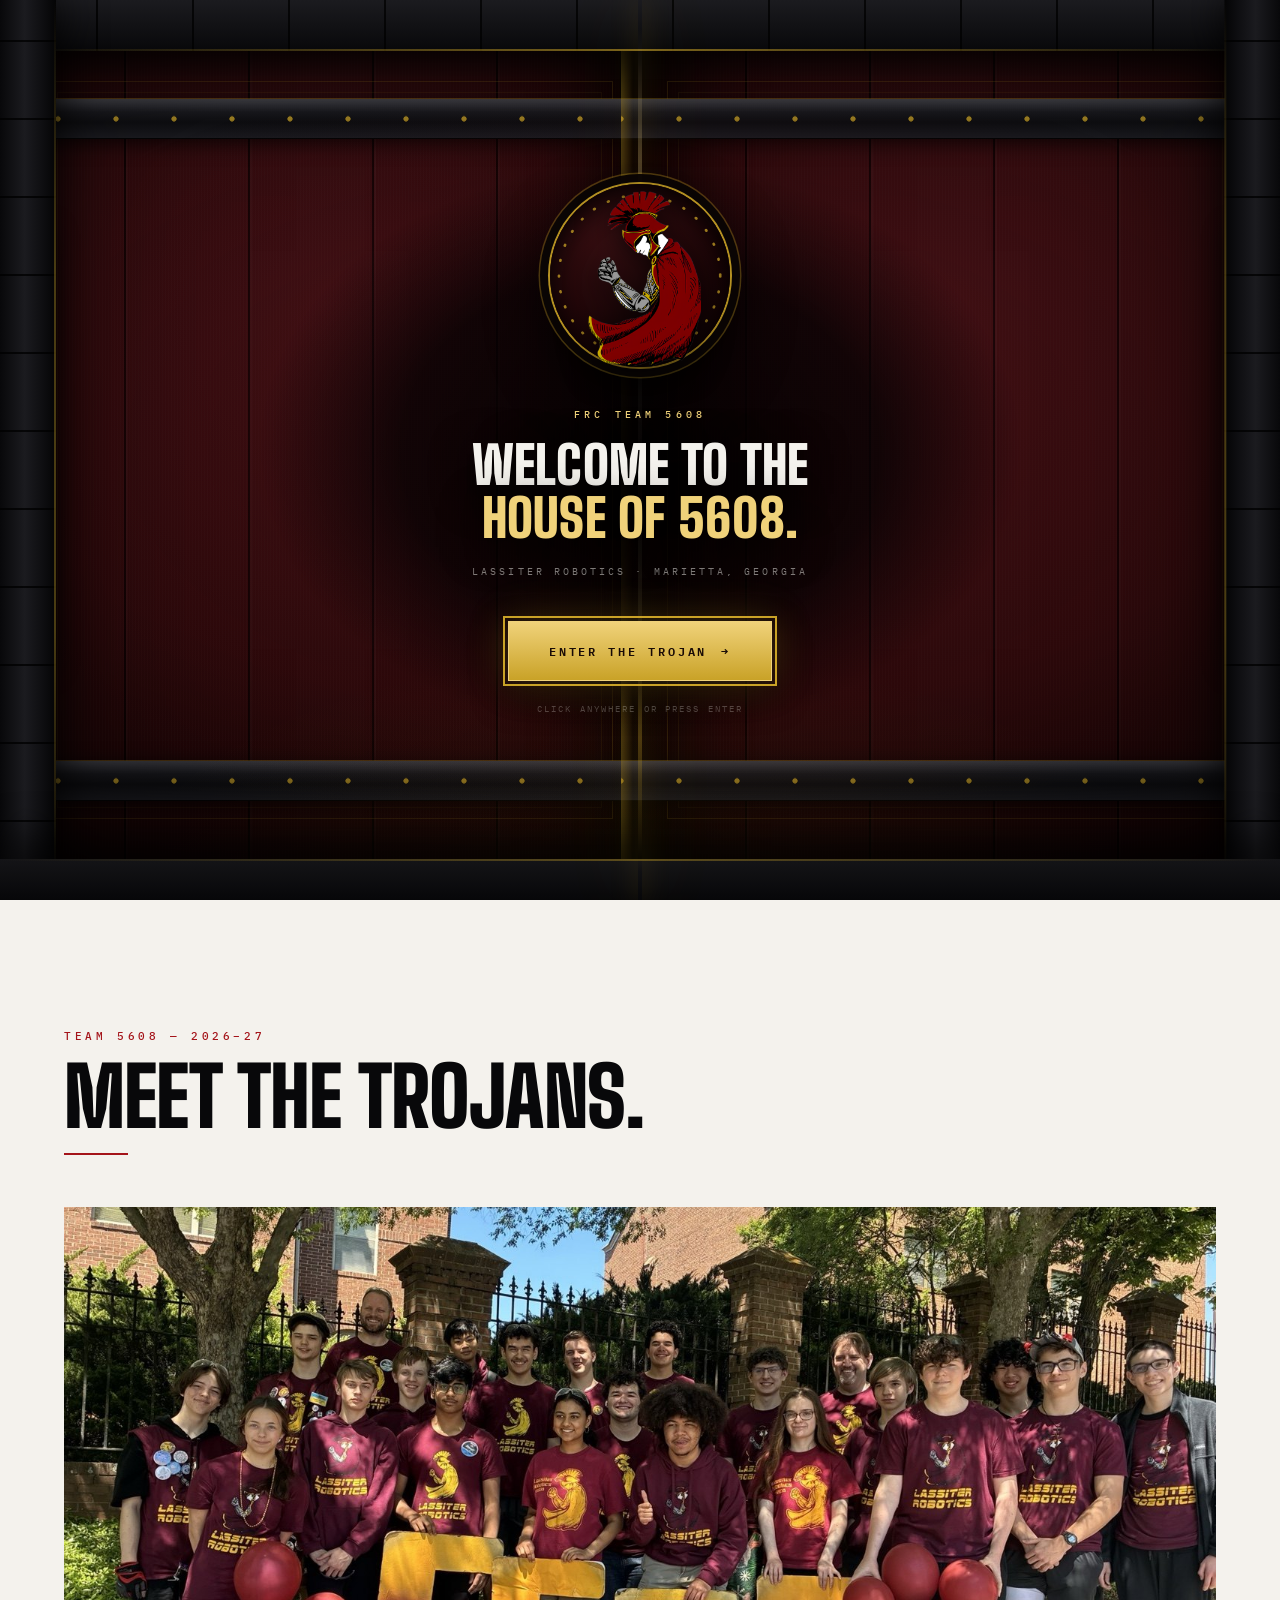
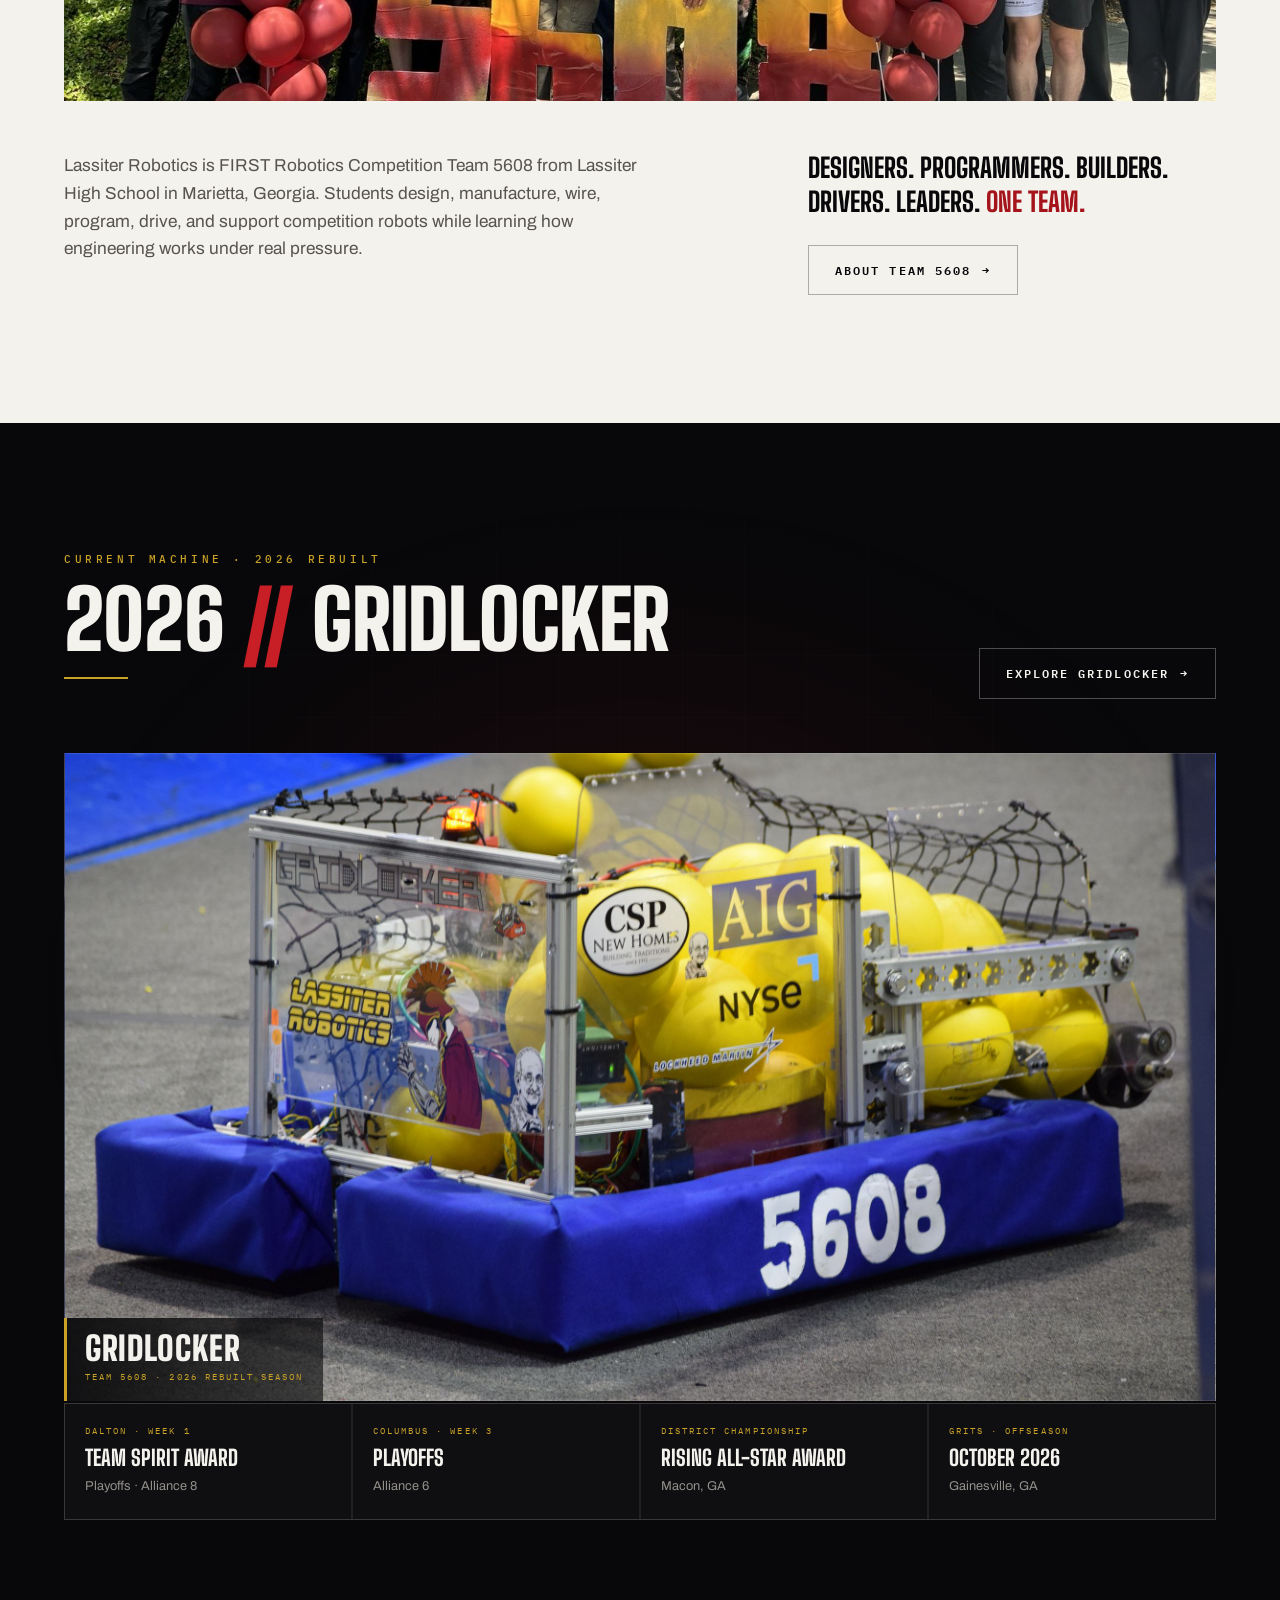
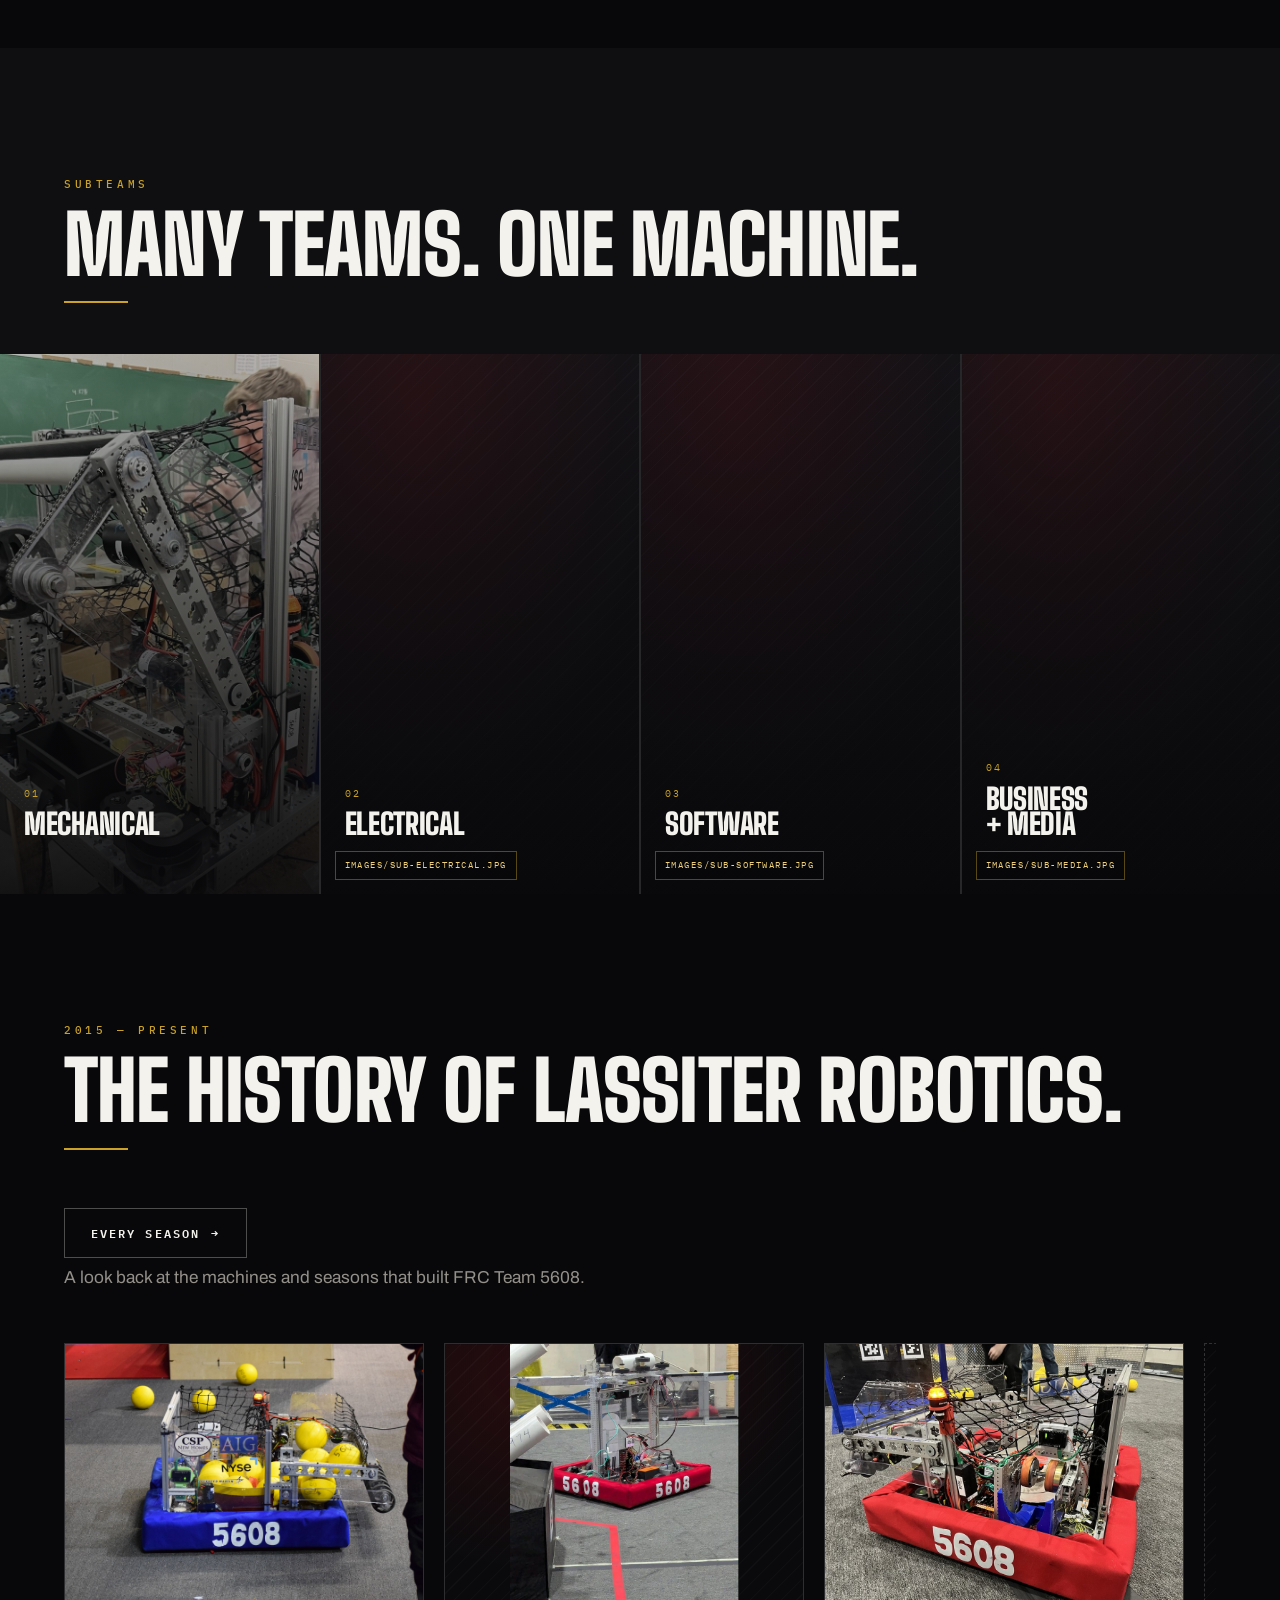
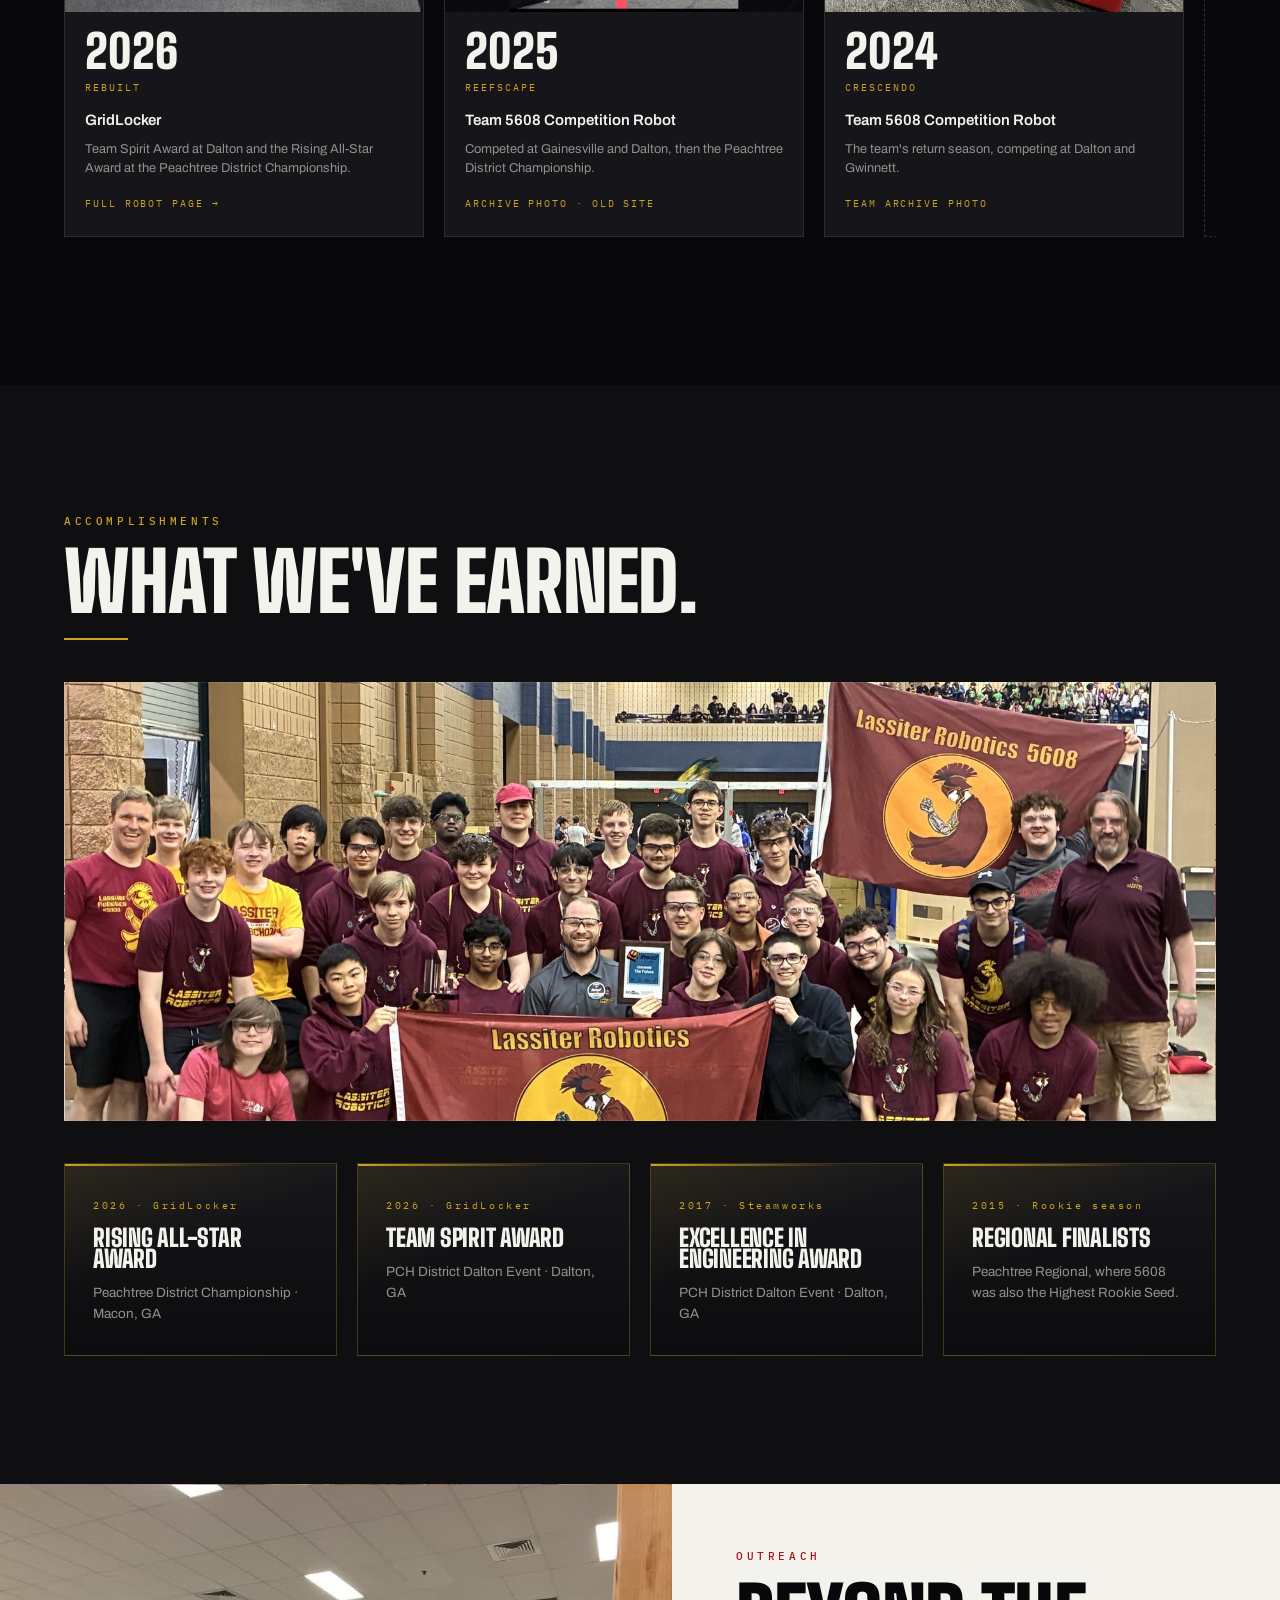
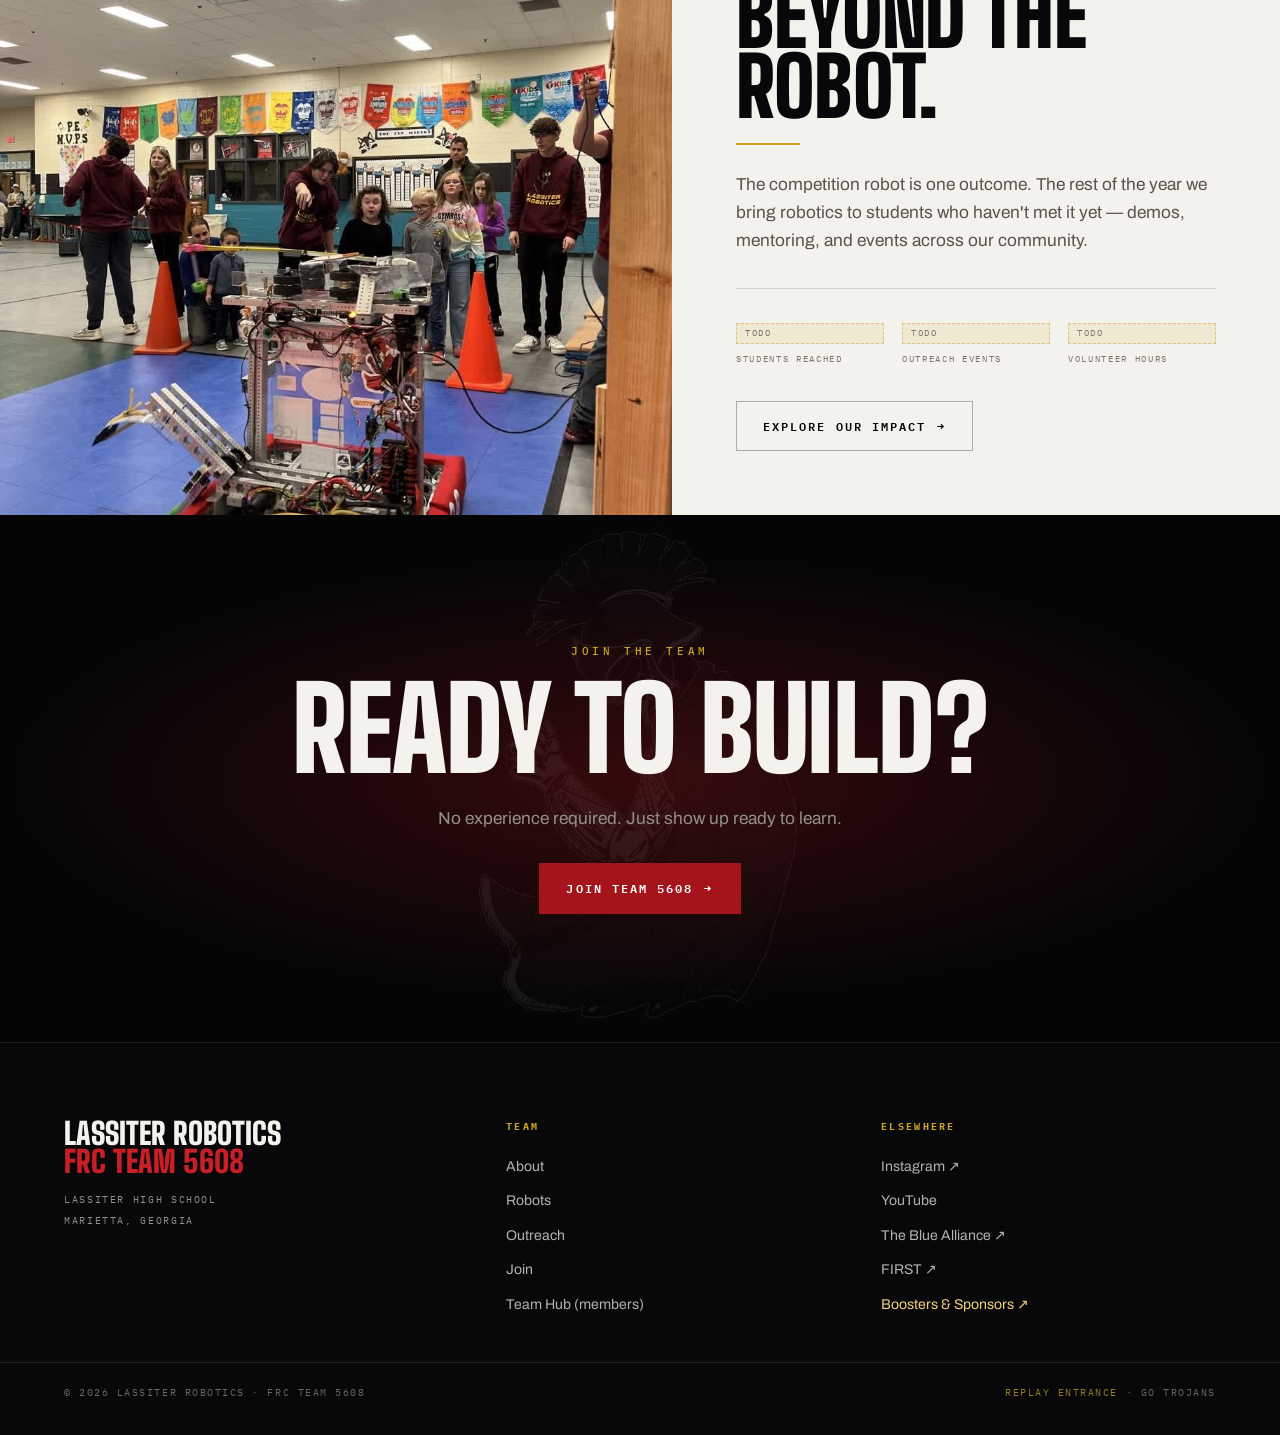
==== index.html @ 8c4f0fe4 "GridLocker 2026, robots page, verified awards, Team Hub - Homepage robot section shows GridLocker wi" ====
<!DOCTYPE html>
<html lang="en">
<head>
<meta charset="utf-8">
<meta name="viewport" content="width=device-width, initial-scale=1">
<title>Lassiter Robotics — FRC Team 5608</title>
<meta name="description" content="FIRST Robotics Competition Team 5608. Lassiter High School, Marietta, Georgia.">
<link rel="preconnect" href="https://fonts.googleapis.com">
<link rel="preconnect" href="https://fonts.gstatic.com" crossorigin>
<link href="https://fonts.googleapis.com/css2?family=Archivo:wght@400;500;600;700&family=Big+Shoulders+Display:wght@600;700;800;900&family=IBM+Plex+Mono:wght@400;500;600&display=swap" rel="stylesheet">

<!--
==========================================================================
  ASSETS — every image lives in /images/ (2026 season photos in /images/2026/).
  Every slot below is a <div class="slot" style="--img:url('...')">.
  A slot with a data-slot="..." attribute shows a yellow placeholder label;
  add that file, then DELETE the data-slot attribute.

  Still missing:
    images/sub-electrical.jpg      subteam panel
    images/sub-software.jpg        subteam panel
    images/sub-media.jpg           subteam panel
    images/2026/gridlocker-cad.png GridLocker CAD render (optional, for robots.html)

  TODO markers (search "TODO") mark every fact I did not have. Do not ship
  with them filled in wrong — leave them until you have the real number.
==========================================================================
-->

<link rel="stylesheet" href="site.css">
</head>
<body class="locked">

<!-- ================================================================
     THE GATE
     ================================================================ -->
<div id="gate" role="dialog" aria-label="Site entrance">
  <div class="door l">
    <div class="panel"></div>
    <div class="band b1"></div><div class="band b2"></div>
    <div class="ram"></div>
  </div>

  <div class="door r">
    <div class="panel"></div>
    <div class="band b1"></div><div class="band b2"></div>
    <div class="ram"></div>
  </div>

  <div class="spill"></div>
  <div class="seam"></div>
  <div class="haze"></div>
  <div class="motes" id="motes"></div>

  <div class="arch">
    <div class="lintel"></div>
    <div class="pier l"></div>
    <div class="pier r"></div>
    <div class="floor"></div>
  </div>

  <div class="gate-ui">
    <!-- TEAM MARK — the real Trojan logo, set into a forged medallion -->
    <div class="emblem">
      <svg class="ring" viewBox="0 0 100 100" aria-hidden="true">
        <circle cx="50" cy="50" r="45" fill="none" stroke="#C9A227" stroke-width="1.5"
                stroke-opacity=".75" stroke-linecap="round" stroke-dasharray="0.4 8.4"/>
      </svg>
      <img src="images/trojan-logo.png" alt="Lassiter Trojan">
    </div>

    <div class="gate-copy">
      <span class="kicker">FRC Team 5608</span>
      <div class="gate-title">Welcome to the <em>House of 5608.</em></div>
      <div class="gate-sub">Lassiter Robotics · Marietta, Georgia</div>
      <div><button id="gateBtn">Enter the Trojan <span class="ar">→</span></button></div>
      <div class="gate-hint">Click anywhere or press enter</div>
    </div>
  </div>
</div>

<!-- ================================================================
     NAV
     ================================================================ -->
<header class="nav" id="nav">
  <div class="nav-in">
    <a class="mark" href="#top"><b>5608</b><span>Lassiter Robotics</span></a>
    <nav class="nav-links">
      <a href="#top">Home</a>
      <a href="#about">About</a>
      <a href="robots.html">Robots</a>
      <a href="#outreach">Outreach</a>
      <a href="join-team-5608.html">Join</a>
      <a href="https://5608boosters.org/" target="_blank" rel="noopener">Boosters ↗</a>
      <a class="hub-link" href="team-hub.html"><svg viewBox="0 0 16 16" aria-hidden="true"><rect x="3" y="7" width="10" height="7" rx="1"/><path d="M5.5 7V5a2.5 2.5 0 0 1 5 0v2"/></svg>Team Hub</a>
    </nav>
    <button class="burger" id="burger" aria-label="Menu" aria-expanded="false"><i></i><i></i><i></i></button>
  </div>
</header>

<div class="mobile" id="mobile">
  <a href="#top">Home <span>01</span></a>
  <a href="#about">About <span>02</span></a>
  <a href="robots.html">Robots <span>03</span></a>
  <a href="#outreach">Outreach <span>04</span></a>
  <a href="join-team-5608.html">Join <span>05</span></a>
  <a href="https://5608boosters.org/" target="_blank" rel="noopener">Boosters <span>↗</span></a>
  <a href="team-hub.html">Team Hub <span>Members</span></a>
</div>

<!-- ================================================================
     HERO
     ================================================================ -->
<section class="hero" id="top">
  <!-- HERO IMAGE: add images/hero-robot.jpg, then delete data-slot below -->
  <div class="hero-media slot" id="heroMedia" style="--img:url('images/hero.jpg');background-position:center 54%"></div>
  <div class="hero-in">
    <div class="num">5608</div>
    <h1>Lassiter Robotics</h1>
    <div class="tag">Built by Trojans.</div>
    <div class="meta">FRC Team 5608 · Peachtree District · Marietta, GA · Est. 2015</div>
    <div class="hero-cta">
      <a class="btn btn-gold" href="#about">Meet the Trojans <span class="ar">→</span></a>
      <a class="btn btn-ghost" href="#robots">Explore our robots <span class="ar">→</span></a>
    </div>
  </div>
  <div class="scrollcue"><span>Scroll</span><i></i></div>
</section>

<!-- ================================================================
     MEET THE TROJANS
     ================================================================ -->
<section class="sec-light" id="about">
  <div class="wrap">
    <div class="rv">
      <div class="kicker">Team 5608 — 2026–27</div>
      <h2 class="h-lg" style="margin-top:16px">Meet the Trojans.</h2>
      <div class="rule"></div>
    </div>

    <!-- TEAM PHOTO: add images/team-2026.jpg, then delete data-slot below -->
    <div class="trojans-photo rv" style="--d:.08s">
      <div class="slot" style="--img:url('images/team-photo.jpg');background-position:center 43%"></div>
    </div>

    <div class="trojans-grid">
      <div class="rv" style="--d:.05s">
        <p class="lede">Lassiter Robotics is FIRST Robotics Competition Team 5608 from Lassiter High School in Marietta, Georgia. Students design, manufacture, wire, program, drive, and support competition robots while learning how engineering works under real pressure.</p>
      </div>
      <div class="rv" style="--d:.14s">
        <div class="roles">Designers. Programmers. Builders. Drivers. Leaders. <em>One team.</em></div>
        <div style="margin-top:26px">
          <!-- LINK: point at /about when the About page exists -->
          <a class="btn btn-dark" href="#about">About Team 5608 <span class="ar">→</span></a>
        </div>
      </div>
    </div>
  </div>
</section>

<!-- ================================================================
     CURRENT MACHINE
     ================================================================ -->
<section class="machine" id="robots">
  <div class="wrap">
    <div class="head-row rv">
      <div>
        <div class="kicker">Current Machine · 2026 REBUILT</div>
        <h2 class="h-lg" style="margin-top:16px">2026 <span style="color:var(--crimson-lt)">//</span> GridLocker</h2>
        <div class="rule"></div>
      </div>
      <div style="padding-bottom:6px">
        <a class="btn btn-ghost" href="robots.html">Explore GridLocker <span class="ar">→</span></a>
      </div>
    </div>

    <div class="machine-stage rv" style="--d:.08s">
      <div class="slot photo-slot" style="--img:url('images/2026/gridlocker-hero.jpg');background-position:center 60%"></div>
      <div class="stage-tag"><b>GridLocker</b><span>Team 5608 · 2026 REBUILT season</span></div>
    </div>

    <!-- 2026 results — source: thebluealliance.com/team/5608/2026 -->
    <div class="season-strip rv" style="--d:.14s">
      <div><span class="ev">Dalton · Week 1</span><b>Team Spirit Award</b><span class="res">Playoffs · Alliance 8</span></div>
      <div><span class="ev">Columbus · Week 3</span><b>Playoffs</b><span class="res">Alliance 6</span></div>
      <div><span class="ev">District Championship</span><b>Rising All-Star Award</b><span class="res">Macon, GA</span></div>
      <div><span class="ev">GRITS · Offseason</span><b>October 2026</b><span class="res">Gainesville, GA</span></div>
    </div>
  </div>
</section>

<!-- ================================================================
     SUBTEAMS
     ================================================================ -->
<section class="sec-char">
  <div class="wrap" style="padding-bottom:0">
    <div class="rv">
      <div class="kicker">Subteams</div>
      <h2 class="h-lg" style="margin-top:16px">Many teams. One machine.</h2>
      <div class="rule"></div>
    </div>
  </div>
  <div class="subs">
    <!-- SUBTEAM PHOTOS: images/sub-*.jpg -->
    <a class="sub rv" href="join-team-5608.html" style="--d:0s">
      <div class="slot" style="--img:url('images/sub-mechanical.jpg');background-position:center 46%"></div>
      <div class="sub-body">
        <span class="n">01</span>
        <h3>Mechanical</h3>
        <div class="bar"></div>
        <p>CAD, manufacturing, fabrication, and assembly — turning a design into a part that survives a match.</p>
      </div>
    </a>
    <a class="sub rv" href="join-team-5608.html" style="--d:.07s">
      <div class="slot" data-slot="images/sub-electrical.jpg" style="--img:url('images/sub-electrical.jpg')"></div>
      <div class="sub-body">
        <span class="n">02</span>
        <h3>Electrical</h3>
        <div class="bar"></div>
        <p>Wiring, sensors, controls, and power — the nervous system that keeps the robot alive on the field.</p>
      </div>
    </a>
    <a class="sub rv" href="join-team-5608.html" style="--d:.14s">
      <div class="slot" data-slot="images/sub-software.jpg" style="--img:url('images/sub-software.jpg')"></div>
      <div class="sub-body">
        <span class="n">03</span>
        <h3>Software</h3>
        <div class="bar"></div>
        <p>Java and WPILib, autonomous routines, vision, and robot controls — where code meets a moving machine.</p>
      </div>
    </a>
    <a class="sub rv" href="join-team-5608.html" style="--d:.21s">
      <div class="slot" data-slot="images/sub-media.jpg" style="--img:url('images/sub-media.jpg')"></div>
      <div class="sub-body">
        <span class="n">04</span>
        <h3>Business<br>+ Media</h3>
        <div class="bar"></div>
        <p>Brand, outreach, Impact, media, and communications — how the team tells its story and grows.</p>
      </div>
    </a>
  </div>
</section>

<!-- ================================================================
     LASSITER ROBOTICS HISTORY
     ================================================================ -->
<section class="sec-dark" id="history">
  <div class="wrap">
    <div class="head-row rv">
      <div>
        <div class="kicker">2015 — Present</div>
        <h2 class="h-lg" style="margin-top:16px">The history of Lassiter Robotics.</h2>
        <div class="rule"></div>
      </div>
      <div style="padding-bottom:6px">
        <a class="btn btn-ghost" href="robots.html#archive">Every season <span class="ar">→</span></a>
      </div>
    </div>
    <p class="lede rv" style="--d:.06s">A look back at the machines and seasons that built FRC Team 5608.</p>

    <!-- Events and awards verified against thebluealliance.com/team/5608/history -->
    <div class="legacy-rail rv" style="--d:.1s">
      <a class="gen y2026" href="robots.html">
        <div class="slot" style="--img:url('images/2026/gridlocker-front.jpg')"></div>
        <div class="gen-body">
          <div class="gen-yr">2026</div>
          <div class="gen-game">REBUILT</div>
          <div class="gen-name">GridLocker</div>
          <div class="gen-note">Team Spirit Award at Dalton and the Rising All-Star Award at the Peachtree District Championship.</div>
          <div class="gen-link">Full robot page →</div>
        </div>
      </a>

      <article class="gen y2025">
        <div class="slot" style="--img:url('images/history-2025.jpg')"></div>
        <div class="gen-body">
          <div class="gen-yr">2025</div>
          <div class="gen-game">Reefscape</div>
          <div class="gen-name">Team 5608 Competition Robot</div>
          <div class="gen-note">Competed at Gainesville and Dalton, then the Peachtree District Championship.</div>
          <div class="gen-link">Archive photo · old site</div>
        </div>
      </article>

      <article class="gen y2024">
        <div class="slot" style="--img:url('images/history-2024.jpg')"></div>
        <div class="gen-body">
          <div class="gen-yr">2024</div>
          <div class="gen-game">Crescendo</div>
          <div class="gen-name">Team 5608 Competition Robot</div>
          <div class="gen-note">The team's return season, competing at Dalton and Gwinnett.</div>
          <div class="gen-link">Team archive photo</div>
        </div>
      </article>

      <div class="gap-card">
        <b>2021<br>2022<br>2023</b>
        <span>Did not compete</span>
      </div>

      <article class="gen y2020">
        <div class="slot" style="--img:url('images/history-2020.jpg')"></div>
        <div class="gen-body">
          <div class="gen-yr">2020</div>
          <div class="gen-game">Infinite Recharge</div>
          <div class="gen-name">Build-Season Archive</div>
          <div class="gen-note">Build-stage photo preserved from the team's 2020 robot progress log.</div>
          <div class="gen-link">Archive photo · old site</div>
        </div>
      </article>

      <article class="gen y2019">
        <div class="slot" style="--img:url('images/history-2019.jpg')"></div>
        <div class="gen-body">
          <div class="gen-yr">2019</div>
          <div class="gen-game">Destination: Deep Space</div>
          <div class="gen-name">Team 5608 Competition Robot</div>
          <div class="gen-note">Final build-season archive before the team's Gainesville and Dalton events.</div>
          <div class="gen-link">Archive photo · old site</div>
        </div>
      </article>

      <article class="gen y2018">
        <div class="slot" style="--img:url('images/history-2018.jpg')"></div>
        <div class="gen-body">
          <div class="gen-yr">2018</div>
          <div class="gen-game">FIRST Power Up</div>
          <div class="gen-name">Team 5608 Competition Robot</div>
          <div class="gen-note">Power Up archive. The previous site notes the season ended after the Dalton qualifier.</div>
          <div class="gen-link">Archive photo · old site</div>
        </div>
      </article>

      <article class="gen y2017">
        <div class="slot" style="--img:url('images/history-2017.jpg')"></div>
        <div class="gen-body">
          <div class="gen-yr">2017</div>
          <div class="gen-game">FIRST Steamworks</div>
          <div class="gen-name">Team 5608 Competition Robot</div>
          <div class="gen-note">Excellence in Engineering Award at Dalton, then on to the Peachtree State Championship.</div>
          <div class="gen-link">Archive photo · old site</div>
        </div>
      </article>

      <div class="gap-card archive-gap" style="border-color:rgba(201,162,39,.3)">
        <b>2016</b>
        <span>Competed at Dalton, Kennesaw &amp; the State Championship</span>
        <span class="gap-sub">No robot photo in the archive yet</span>
      </div>

      <article class="gen y2015">
        <div class="slot" style="--img:url('images/history-2015.jpg')"></div>
        <div class="gen-body">
          <div class="gen-yr">2015</div>
          <div class="gen-game">Recycle Rush</div>
          <div class="gen-name">Rookie Season</div>
          <div class="gen-note">5608's rookie year: Regional Finalists and Highest Rookie Seed at the Peachtree Regional.</div>
          <div class="gen-link">Archive photo · old site</div>
        </div>
      </article>
    </div>
  </div>
</section>

<!-- ================================================================
     AWARDS
     ================================================================ -->
<section class="sec-char">
  <div class="wrap">
    <div class="rv">
      <div class="kicker">Accomplishments</div>
      <h2 class="h-lg" style="margin-top:16px">What we've earned.</h2>
      <div class="rule"></div>
    </div>
    <div class="awards-photo slot rv" style="--d:.05s;--img:url('images/awards-team.jpg');background-position:center 46%"></div>
    <!-- Every award listed by The Blue Alliance (thebluealliance.com/team/5608/history). -->
    <div class="awards">
      <div class="plaque rv" style="--d:0s">
        <div class="yr">2026 · GridLocker</div>
        <h3>Rising All-Star Award</h3>
        <p>Peachtree District Championship · Macon, GA</p>
      </div>
      <div class="plaque rv" style="--d:.08s">
        <div class="yr">2026 · GridLocker</div>
        <h3>Team Spirit Award</h3>
        <p>PCH District Dalton Event · Dalton, GA</p>
      </div>
      <div class="plaque rv" style="--d:.16s">
        <div class="yr">2017 · Steamworks</div>
        <h3>Excellence in Engineering Award</h3>
        <p>PCH District Dalton Event · Dalton, GA</p>
      </div>
      <div class="plaque rv" style="--d:.24s">
        <div class="yr">2015 · Rookie season</div>
        <h3>Regional Finalists</h3>
        <p>Peachtree Regional, where 5608 was also the Highest Rookie Seed.</p>
      </div>
    </div>
  </div>
</section>

<!-- ================================================================
     OUTREACH
     ================================================================ -->
<section id="outreach">
  <div class="out-grid">
    <!-- OUTREACH PHOTO: images/outreach.jpg -->
    <div class="slot" style="--img:url('images/outreach.jpg');background-position:center 52%"></div>
    <div class="out-copy">
      <div class="rv">
        <div class="kicker">Outreach</div>
        <h2 class="h-lg" style="margin-top:16px">Beyond the robot.</h2>
        <div class="rule"></div>
        <p class="lede">The competition robot is one outcome. The rest of the year we bring robotics to students who haven't met it yet — demos, mentoring, and events across our community.</p>
        <!-- TODO: only publish these once you have real numbers. Delete the block otherwise. -->
        <div class="out-stats">
          <div><span class="todo">TODO</span><span>Students reached</span></div>
          <div><span class="todo">TODO</span><span>Outreach events</span></div>
          <div><span class="todo">TODO</span><span>Volunteer hours</span></div>
        </div>
        <div style="margin-top:34px">
          <a class="btn btn-dark" href="#outreach">Explore our impact <span class="ar">→</span></a>
        </div>
      </div>
    </div>
  </div>
</section>

<!-- ================================================================
     JOIN
     ================================================================ -->
<section class="join" id="join">
  <img class="ghost" src="images/trojan-ghost.png" alt="">
  <div class="wrap">
    <div class="rv">
      <div class="kicker">Join the team</div>
      <h2 class="h-xl">Ready to build?</h2>
      <p class="lede">No experience required. Just show up ready to learn.</p>
      <div class="hero-cta">
        <!-- LINK: student application URL -->
        <a class="btn btn-crimson" href="join-team-5608.html">Join Team 5608 <span class="ar">→</span></a>
      </div>
    </div>
  </div>
</section>

<!-- ================================================================
     FOOTER
     ================================================================ -->
<footer>
  <div class="foot">
    <div>
      <h4>Lassiter Robotics<br><span style="color:var(--crimson-lt)">FRC Team 5608</span></h4>
      <div class="addr">Lassiter High School<br>Marietta, Georgia</div>
    </div>
    <div class="col">
      <b>Team</b>
      <a href="#about">About</a>
      <a href="robots.html">Robots</a>
      <a href="#outreach">Outreach</a>
      <a href="join-team-5608.html">Join</a>
      <a href="team-hub.html">Team Hub (members)</a>
    </div>
    <div class="col">
      <b>Elsewhere</b>
      <!-- Instagram handle from The Blue Alliance team profile. LINK: real YouTube URL -->
      <a href="https://www.instagram.com/lassiterrobotics" target="_blank" rel="noopener">Instagram ↗</a>
      <a href="#">YouTube</a>
      <a href="https://www.thebluealliance.com/team/5608" target="_blank" rel="noopener">The Blue Alliance ↗</a>
      <a href="https://www.firstinspires.org/" target="_blank" rel="noopener">FIRST ↗</a>
      <a href="https://5608boosters.org/" target="_blank" rel="noopener" style="color:var(--gold-lt)">Boosters &amp; Sponsors ↗</a>
    </div>
  </div>
  <div class="foot-bar">
    <div>© 2026 Lassiter Robotics · FRC Team 5608</div>
    <!-- REVIEW ONLY — delete this link before launch -->
    <div><a href="#" onclick="replayGate();return false;" style="color:rgba(201,162,39,.75)">Replay entrance</a> · Go Trojans</div>
  </div>
</footer>

<script>
(function(){
  var reduce = window.matchMedia('(prefers-reduced-motion: reduce)').matches;

  /* ---------- gate ---------- */
  var gate = document.getElementById('gate');
  var btn  = document.getElementById('gateBtn');
  var done = false;

  function dismiss(){
    gate.style.display = 'none';
    document.body.classList.remove('locked');
    document.body.classList.remove('gate-active','site-revealed');
    done = true;
  }

  /* Force the gate to play, ignoring the session flag:
     add #replay or ?gate to the URL, or call replayGate() in the console. */
  var forced = /(\?|&)gate\b/.test(location.search) || location.hash === '#replay';

  /* DEVELOPMENT MODE: replay the entrance on every refresh while we tune it.
     Set devReplay to false before launch to restore once-per-session behavior. */
  var devReplay = true;
  var seen = false;
  if (!devReplay){
    try { seen = sessionStorage.getItem('gate5608') === '1'; } catch(e){}
  }
  if (forced) seen = false;

  window.replayGate = function(){
    try { sessionStorage.removeItem('gate5608'); } catch(e){}
    location.hash = '';
    location.reload();
  };

  if (reduce || seen){
    dismiss();
  } else {
    /* Keep the real homepage behind the doors and reveal it during travel. */
    document.body.classList.add('gate-active');

    /* dust motes */
    var motes = document.getElementById('motes'), frag = document.createDocumentFragment();
    for (var i=0;i<14;i++){
      var m = document.createElement('span');
      m.className = 'mote';
      m.style.left = (Math.random()*100).toFixed(2) + '%';
      m.style.bottom = '-4px';
      m.style.animationDuration = (16 + Math.random()*22).toFixed(1) + 's';
      m.style.animationDelay = (-Math.random()*30).toFixed(1) + 's';
      m.style.opacity = (0.25 + Math.random()*0.45).toFixed(2);
      frag.appendChild(m);
    }
    motes.appendChild(frag);

    var opening = false;
    function open(){
      if (opening) return;
      opening = true;

      /* 1. Activation: copy fades, emblem glows, seam flares, doors shudder. */
      gate.classList.add('arming');

      /* 2. Travel: end the arming animation cleanly before starting the door
         opening animation. Keeping both classes was causing the two door
         animations to compete/reset. */
      setTimeout(function(){
        gate.classList.remove('arming');
        /* Force the browser to commit the resting transform before .open. */
        void gate.offsetWidth;
        gate.classList.add('open');
        document.body.classList.add('site-revealed');
      }, 760);

      /* 3. Keep scrolling locked until the doors are essentially off-screen. */
      setTimeout(function(){
        document.body.classList.remove('locked');
      }, 760 + 2950);

      /* 4. Remove the overlay just after the 3.2s travel finishes. */
      setTimeout(function(){
        dismiss();
        try { sessionStorage.setItem('gate5608','1'); } catch(e){}
      }, 760 + 3250);
    }

    btn.addEventListener('click', open);
    gate.addEventListener('click', open);
    document.addEventListener('keydown', function(e){
      if (!opening && (e.key === 'Enter' || e.key === ' ' || e.key === 'Escape')){ e.preventDefault(); open(); }
    });
    btn.focus({preventScroll:true});
  }

  /* ---------- nav ---------- */
  var nav = document.getElementById('nav');
  var burger = document.getElementById('burger');

  function onScroll(){
    nav.classList.toggle('solid', window.scrollY > 40);
  }
  window.addEventListener('scroll', onScroll, {passive:true});
  onScroll();

  burger.addEventListener('click', function(){
    var open = document.body.classList.toggle('menu-open');
    burger.setAttribute('aria-expanded', open ? 'true' : 'false');
    document.body.style.overflow = open ? 'hidden' : '';
  });
  document.querySelectorAll('#mobile a').forEach(function(a){
    a.addEventListener('click', function(){
      document.body.classList.remove('menu-open');
      burger.setAttribute('aria-expanded','false');
      document.body.style.overflow = '';
    });
  });

  /* ---------- reveals ---------- */
  if (!reduce){
    var io = new IntersectionObserver(function(entries){
      entries.forEach(function(e){
        if (e.isIntersecting){ e.target.classList.add('in'); io.unobserve(e.target); }
      });
    }, {threshold:.12, rootMargin:'0px 0px -60px 0px'});
    document.querySelectorAll('.rv').forEach(function(el){ io.observe(el); });

    /* callouts stagger in once the machine stage is on screen */
    var cio = new IntersectionObserver(function(entries){
      entries.forEach(function(e){
        if (!e.isIntersecting) return;
        var cos = e.target.querySelectorAll('.co');
        cos.forEach(function(c,i){ setTimeout(function(){ c.classList.add('in'); }, 260 + i*170); });
        cio.unobserve(e.target);
      });
    }, {threshold:.3});
    var stage = document.getElementById('callouts');
    if (stage) cio.observe(stage);

    /* hero parallax */
    var media = document.getElementById('heroMedia'), ticking = false;
    window.addEventListener('scroll', function(){
      if (ticking) return;
      ticking = true;
      requestAnimationFrame(function(){
        var y = window.scrollY;
        if (y < window.innerHeight * 1.2) media.style.transform = 'translate3d(0,' + (y * 0.16).toFixed(1) + 'px,0)';
        ticking = false;
      });
    }, {passive:true});
  }
})();
</script>
</body>
</html>
---- site.css ----
/* Lassiter Robotics — FRC Team 5608 — shared site styles */
:root{
  --black:#08080A;
  --char:#0F0F12;
  --char2:#16161A;
  --steel:#26262C;
  --line:rgba(255,255,255,.10);
  --crimson:#A4141A;
  --crimson-lt:#C81E25;
  --gold:#C9A227;
  --gold-lt:#F0D27A;
  --white:#F4F2ED;
  --muted:#93908A;
  --shell:1320px;
  --pad:clamp(20px,5vw,72px);
  --mono:"IBM Plex Mono",ui-monospace,Menlo,monospace;
  --sans:"Archivo",-apple-system,BlinkMacSystemFont,"Segoe UI",sans-serif;
  --disp:"Big Shoulders Display","Arial Narrow",Impact,sans-serif;
  --ease:cubic-bezier(.16,.84,.30,1);
}
*{box-sizing:border-box;margin:0;padding:0}
html{scroll-behavior:smooth;-webkit-text-size-adjust:100%}
body{
  font-family:var(--sans);background:var(--black);color:var(--white);
  line-height:1.6;-webkit-font-smoothing:antialiased;overflow-x:hidden;
}
body.locked{overflow:hidden}
img{display:block;max-width:100%}
a{color:inherit;text-decoration:none}

/* ---------- type primitives ---------- */
.kicker{
  font-family:var(--mono);font-size:.66rem;font-weight:500;
  letter-spacing:.34em;text-transform:uppercase;color:var(--gold);
}
.kicker.dim{color:var(--muted)}
h1,h2,h3{font-family:var(--disp);font-weight:900;text-transform:uppercase;line-height:.86;letter-spacing:-.01em}
.h-xl{font-size:clamp(3.4rem,9vw,8rem)}
.h-lg{font-size:clamp(2.8rem,6.4vw,5.6rem)}
.h-md{font-size:clamp(2rem,3.6vw,3.2rem)}
.lede{font-size:clamp(1rem,1.35vw,1.14rem);color:var(--muted);max-width:60ch}
.lede strong{color:var(--white);font-weight:600}
.rule{height:2px;width:64px;background:var(--gold);transform-origin:left;margin:22px 0 26px}

/* ---------- buttons ---------- */
.btn{
  display:inline-flex;align-items:center;gap:11px;
  font-family:var(--mono);font-size:.72rem;font-weight:600;
  letter-spacing:.18em;text-transform:uppercase;
  padding:15px 26px;border:1px solid var(--line);
  transition:background .22s var(--ease),color .22s var(--ease),border-color .22s var(--ease);
}
.btn .ar{transition:transform .25s var(--ease)}
.btn:hover .ar{transform:translateX(5px)}
.btn-gold{background:var(--gold);border-color:var(--gold);color:#14100A}
.btn-gold:hover{background:var(--gold-lt);border-color:var(--gold-lt)}
.btn-ghost{color:var(--white);border-color:rgba(255,255,255,.28)}
.btn-ghost:hover{background:var(--white);color:var(--black);border-color:var(--white)}
.btn-dark{color:var(--black);border-color:rgba(8,8,10,.3)}
.btn-dark:hover{background:var(--black);color:var(--white);border-color:var(--black)}
.btn-crimson{background:var(--crimson);border-color:var(--crimson);color:#fff}
.btn-crimson:hover{background:var(--crimson-lt);border-color:var(--crimson-lt)}

/* ---------- image slot system ---------- */
.slot{
  position:relative;overflow:hidden;background-color:var(--char2);
  background-image:var(--img),
    repeating-linear-gradient(135deg,rgba(255,255,255,.028) 0 1px,transparent 1px 11px),
    radial-gradient(120% 120% at 30% 10%,rgba(164,20,26,.20),transparent 62%);
  background-size:cover,auto,auto;background-position:center;
}
.slot[data-slot]::after{
  content:attr(data-slot);position:absolute;left:14px;bottom:14px;z-index:3;
  font-family:var(--mono);font-size:.58rem;letter-spacing:.16em;text-transform:uppercase;
  color:var(--gold-lt);background:rgba(8,8,10,.72);border:1px solid rgba(201,162,39,.42);
  padding:6px 9px;pointer-events:none;
}
.todo{
  font-family:var(--mono);font-size:.72rem;letter-spacing:.1em;
  color:var(--gold-lt);background:rgba(201,162,39,.13);
  border:1px dashed rgba(201,162,39,.5);padding:2px 8px;display:inline-block;
}

/* ==================================================================
   1. THE GATE  (oxblood + gold industrial fortress)
   ================================================================== */
#gate{
  position:fixed;inset:0;z-index:9999;overflow:hidden;
  background-color:#050203;
  transition:background-color .9s ease .08s;
}
/* As the doors part, reveal the real homepage behind them instead of an opaque black layer. */
#gate.open{background-color:rgba(5,2,3,0)}

/* architectural arch frame */
.arch{position:absolute;inset:0;z-index:6;pointer-events:none}
.arch .pier{
  position:absolute;top:0;bottom:0;width:clamp(22px,4.4vw,64px);
  background:
    repeating-linear-gradient(0deg,rgba(0,0,0,.78) 0 2px,transparent 2px 78px),
    linear-gradient(90deg,#08080A,#1B1B1F 44%,#0E0E11 76%,#040405);
  box-shadow:0 0 46px rgba(0,0,0,.95);
}
.arch .pier.l{left:0}
.arch .pier.r{right:0;transform:scaleX(-1)}
.arch .pier::after{
  content:"";position:absolute;top:0;bottom:0;right:0;width:2px;
  background:linear-gradient(180deg,transparent,rgba(201,162,39,.35) 30%,rgba(201,162,39,.35) 70%,transparent);
}
.arch .lintel{
  position:absolute;left:0;right:0;top:0;height:clamp(18px,4vw,54px);
  background:
    repeating-linear-gradient(90deg,rgba(0,0,0,.75) 0 2px,transparent 2px 96px),
    linear-gradient(180deg,#1B1B1F,#08080A);
  box-shadow:0 16px 44px rgba(0,0,0,.9);
}
.arch .lintel::after{
  content:"";position:absolute;left:0;right:0;bottom:0;height:2px;
  background:linear-gradient(90deg,transparent,rgba(201,162,39,.6),transparent);
}
.arch .floor{
  position:absolute;left:0;right:0;bottom:0;height:clamp(16px,3.2vw,42px);
  background:linear-gradient(0deg,#070709,#141417);
  box-shadow:0 -16px 44px rgba(0,0,0,.88);
}
.arch .floor::before{
  content:"";position:absolute;left:0;right:0;top:0;height:2px;
  background:linear-gradient(90deg,transparent,rgba(201,162,39,.4),transparent);
}

/* ---- doors: deep oxblood panels in charcoal steel ---- */
.door{
  position:absolute;top:0;bottom:0;width:51.5%;overflow:hidden;
  background-color:#1A0608;
  background-image:
    repeating-linear-gradient(90deg,rgba(0,0,0,.62) 0 2px,rgba(255,255,255,.018) 2px 4px,transparent 4px 124px),
    repeating-linear-gradient(90deg,rgba(255,255,255,.012) 0 1px,transparent 1px 3px),
    radial-gradient(150% 115% at 50% 34%,#3B0F13 0%,#250809 46%,#0B0304 100%);
  will-change:transform;
}
.door.l{left:0;box-shadow:inset -44px 0 76px rgba(0,0,0,.94),inset 0 0 210px rgba(0,0,0,.75)}
.door.r{right:0;box-shadow:inset 44px 0 76px rgba(0,0,0,.94),inset 0 0 210px rgba(0,0,0,.75)}
/* bevelled inner edge catching the seam light */
.door.l::before,.door.r::before{
  content:"";position:absolute;top:0;bottom:0;width:12px;z-index:4;
  background:linear-gradient(90deg,transparent,rgba(201,162,39,.34));
}
.door.l::before{right:0}
.door.r::before{left:0;background:linear-gradient(270deg,transparent,rgba(201,162,39,.34))}

/* forged panel inset — gold hairline, kept faint */
.panel{position:absolute;inset:9% 7%;border:1px solid rgba(201,162,39,.16);pointer-events:none}
.panel::after{content:"";position:absolute;inset:10px;border:1px solid rgba(201,162,39,.07)}

/* iron reinforcement bands — only two, clear of the centre */
.band{
  position:absolute;left:0;right:0;height:clamp(24px,3.1vw,42px);z-index:3;
  background:
    linear-gradient(180deg,rgba(255,255,255,.10),transparent 32%),
    linear-gradient(180deg,#24242A,#0D0D10 58%,#1A1A1F);
  box-shadow:0 4px 20px rgba(0,0,0,.75),inset 0 -1px 0 rgba(0,0,0,.85);
}
.band::before{
  content:"";position:absolute;inset:0;
  background-image:radial-gradient(circle,rgba(201,162,39,.9) 0 2.3px,rgba(0,0,0,.6) 3px,transparent 3.6px);
  background-size:58px 100%;background-position:29px center;opacity:.8;
}
.band::after{
  content:"";position:absolute;left:0;right:0;top:-1px;height:1px;background:rgba(201,162,39,.28);
}
.band.b1{top:11%}
.band.b2{bottom:11%}

/* industrial actuator on the outer edge */
.ram{
  position:absolute;top:26%;bottom:26%;width:clamp(9px,1.4vw,18px);z-index:3;
  background:linear-gradient(90deg,#080809,#31313A 40%,#151519 70%,#080809);
  box-shadow:0 0 28px rgba(0,0,0,.85);
}
.door.l .ram{left:4.5%}
.door.r .ram{right:4.5%}
.ram::after{
  content:"";position:absolute;left:-5px;right:-5px;top:40%;height:clamp(16px,2.2vw,30px);
  background:linear-gradient(180deg,#383842,#131318);
  border-top:1px solid rgba(201,162,39,.35);border-bottom:1px solid rgba(0,0,0,.8);
}

/* ---- seam light ---- */
.seam{
  position:absolute;top:0;bottom:0;left:50%;width:4px;transform:translateX(-50%);z-index:7;
  background:linear-gradient(180deg,transparent 3%,var(--gold-lt) 20%,#fff4d2 50%,var(--gold) 82%,transparent 97%);
  opacity:.34;filter:blur(.4px);
  box-shadow:0 0 22px 4px rgba(201,162,39,.30),0 0 80px 16px rgba(201,162,39,.12);
  animation:breathe 4.8s ease-in-out infinite;
}
@keyframes breathe{0%,100%{opacity:.24}50%{opacity:.52}}
#gate.arming .seam{
  animation:none;opacity:1;
  box-shadow:0 0 64px 16px rgba(240,210,122,.75),0 0 220px 70px rgba(201,162,39,.42);
  transition:box-shadow .8s ease,opacity .8s ease;
}

/* light spilling through as the doors part */
.spill{
  position:absolute;top:0;bottom:0;left:50%;width:2px;transform:translateX(-50%);z-index:2;
  background:linear-gradient(180deg,rgba(240,210,122,0),rgba(240,210,122,.9),rgba(164,20,26,.6),rgba(240,210,122,0));
  opacity:0;
}
#gate.open .spill{animation:spill 3s var(--ease) forwards}
@keyframes spill{0%{opacity:0;width:2px}22%{opacity:1;width:78px}100%{opacity:0;width:105vw}}

/* atmosphere */
.haze{position:absolute;inset:0;z-index:6;pointer-events:none;
  background:
    radial-gradient(60% 40% at 50% 100%,rgba(201,162,39,.06),transparent 70%),
    radial-gradient(80% 60% at 50% 50%,rgba(120,14,20,.14),transparent 74%),
    radial-gradient(120% 92% at 50% 42%,transparent 42%,rgba(0,0,0,.88) 100%);
  animation:drift 20s ease-in-out infinite alternate;
}
@keyframes drift{from{transform:translate3d(-1.4%,0,0) scale(1.02)}to{transform:translate3d(1.4%,-1.4%,0) scale(1.06)}}
.motes{position:absolute;inset:0;z-index:6;pointer-events:none;overflow:hidden}
.mote{position:absolute;width:2px;height:2px;border-radius:50%;background:rgba(240,210,122,.5);animation:float linear infinite}
@keyframes float{0%{transform:translateY(0);opacity:0}12%{opacity:.7}88%{opacity:.5}100%{transform:translateY(-105vh);opacity:0}}

/* ==================== gate UI ==================== */
.gate-ui{
  position:absolute;inset:0;z-index:8;display:flex;flex-direction:column;
  align-items:center;justify-content:center;text-align:center;
  padding:clamp(40px,7vh,90px) var(--pad);
}
/* shadow well: guarantees the copy never fights the bands or seam */
.gate-ui::before{
  content:"";position:absolute;left:50%;top:50%;transform:translate(-50%,-50%);
  width:min(1000px,88vw);height:min(760px,86vh);pointer-events:none;
  background:radial-gradient(50% 50% at 50% 50%,rgba(4,2,3,.92) 0%,rgba(4,2,3,.74) 48%,rgba(4,2,3,0) 76%);
}

/* the emblem — real Trojan mark, forged into a medallion */
.emblem{
  position:relative;z-index:2;
  width:clamp(118px,14vw,182px);aspect-ratio:1;
  display:grid;place-items:center;border-radius:50%;
  background:radial-gradient(circle at 38% 28%,#3C1013 0%,#1B0507 60%,#0A0203 100%);
  box-shadow:
    0 0 0 2px rgba(201,162,39,.9),
    0 0 0 10px rgba(8,3,4,.95),
    0 0 0 11.5px rgba(201,162,39,.32),
    inset 0 8px 26px rgba(0,0,0,.85),
    0 26px 60px rgba(0,0,0,.85);
  transition:opacity .6s ease,transform .9s var(--ease);
}
.emblem .ring{position:absolute;inset:0;width:100%;height:100%}
.emblem img{position:relative;z-index:2;width:68%;height:auto;filter:drop-shadow(0 8px 16px rgba(0,0,0,.8))}
.emblem::after{
  content:"";position:absolute;inset:-26%;border-radius:50%;pointer-events:none;
  background:radial-gradient(circle,rgba(240,210,122,.42) 0%,rgba(164,20,26,.34) 42%,transparent 70%);
  opacity:0;transition:opacity .8s ease;
}
#gate.arming .emblem::after{opacity:1}
#gate.open .emblem{opacity:0;transform:scale(.93)}

/* copy stack */
.gate-copy{position:relative;z-index:2;transition:opacity .5s ease,transform .8s var(--ease)}
#gate.arming .gate-copy,#gate.open .gate-copy{opacity:0;transform:translateY(-10px);pointer-events:none}
.gate-copy .kicker{
  color:var(--gold-lt);display:block;
  margin-top:clamp(26px,4.4vh,46px);font-size:.62rem;letter-spacing:.42em;
}
.gate-title{
  font-family:var(--disp);font-weight:900;text-transform:uppercase;
  font-size:clamp(1.7rem,4.1vw,3.35rem);line-height:1.0;letter-spacing:.005em;
  margin:clamp(12px,1.8vh,18px) auto 0;max-width:16ch;
  text-shadow:0 10px 40px rgba(0,0,0,.95);
}
.gate-title em{display:block;font-style:normal;color:var(--gold-lt)}
.gate-sub{
  margin-top:clamp(14px,2.2vh,22px);font-family:var(--mono);font-size:.6rem;
  letter-spacing:.32em;text-transform:uppercase;color:rgba(244,242,237,.5);
}
#gateBtn{
  margin-top:clamp(28px,4.6vh,48px);cursor:pointer;
  background:linear-gradient(180deg,var(--gold-lt),var(--gold));
  color:#180A05;border:1px solid var(--gold-lt);
  padding:19px 40px;
  font-family:var(--mono);font-size:.76rem;font-weight:600;letter-spacing:.24em;text-transform:uppercase;
  display:inline-flex;align-items:center;gap:14px;
  box-shadow:0 0 40px rgba(201,162,39,.28),0 14px 34px rgba(0,0,0,.6);
  transition:box-shadow .3s var(--ease),transform .3s var(--ease),background .3s var(--ease);
  animation:btnPulse 3.4s ease-in-out infinite;
}
#gateBtn:hover{
  background:linear-gradient(180deg,#FFE9AE,var(--gold-lt));
  box-shadow:0 0 78px rgba(240,210,122,.6),0 16px 40px rgba(0,0,0,.65);
  transform:translateY(-2px);
}
@keyframes btnPulse{
  0%,100%{box-shadow:0 0 34px rgba(201,162,39,.24),0 14px 34px rgba(0,0,0,.6)}
  50%{box-shadow:0 0 62px rgba(201,162,39,.46),0 14px 34px rgba(0,0,0,.6)}
}
.gate-hint{
  margin-top:clamp(16px,2.4vh,24px);font-family:var(--mono);font-size:.55rem;
  letter-spacing:.24em;text-transform:uppercase;color:rgba(244,242,237,.26);
}

/* ---- the heavy open ---- */
/* Activation and travel are separate states so the shudder animation cannot
   fight the opening animation. */
#gate.arming .door.l{animation:shudL .42s ease-in-out .26s both}
#gate.arming .door.r{animation:shudR .42s ease-in-out .26s both}
@keyframes shudL{0%,100%{transform:translateX(0)}28%{transform:translateX(.65%)}60%{transform:translateX(-.30%)}}
@keyframes shudR{0%,100%{transform:translateX(0)}28%{transform:translateX(-.65%)}60%{transform:translateX(.30%)}}
#gate.open .door.l{animation:openL 3.2s cubic-bezier(.5,.02,.2,1) forwards}
#gate.open .door.r{animation:openR 3.2s cubic-bezier(.5,.02,.2,1) forwards}
@keyframes openL{0%{transform:translateX(0)}100%{transform:translateX(-101%)}}
@keyframes openR{0%{transform:translateX(0)}100%{transform:translateX(101%)}}
#gate.open .arch{animation:archOut 3.2s cubic-bezier(.5,.02,.2,1) forwards}
@keyframes archOut{0%{opacity:1}64%{opacity:1}100%{opacity:0;transform:scale(1.14)}}
#gate.open .haze,#gate.open .motes{animation:none;opacity:0;transition:opacity 1s ease}

@media(max-width:620px){
  .ram{display:none}
  .panel{inset:6% 5%}
  .band.b1{top:8%}
  .band.b2{bottom:8%}
  .gate-title{font-size:clamp(1.5rem,7vw,2.2rem)}
  #gateBtn{padding:17px 26px;font-size:.68rem;letter-spacing:.18em}
}
@media(max-height:640px){
  .emblem{width:clamp(88px,16vh,120px)}
  .gate-copy .kicker{margin-top:18px}
}

/* ---- seamless handoff from gate to homepage ---- */
body.gate-active .nav,
body.gate-active .hero-in{
  opacity:0;
}
body.gate-active .nav{transform:translateY(-10px)}
body.gate-active .hero-in{transform:translateY(22px)}

body.gate-active.site-revealed .nav{
  opacity:1;transform:none;
  transition:opacity .9s ease .2s,transform .9s var(--ease) .2s,
             background .35s var(--ease),border-color .35s var(--ease),backdrop-filter .35s;
}
body.gate-active.site-revealed .hero-in{
  opacity:1;transform:none;
  transition:opacity 1.15s ease .22s,transform 1.15s var(--ease) .22s;
}

/* ==================================================================
   2. NAV
   ================================================================== */
.nav{
  position:fixed;top:0;left:0;right:0;z-index:900;
  transition:background .35s var(--ease),border-color .35s var(--ease),backdrop-filter .35s;
  border-bottom:1px solid transparent;
}
.nav.solid{background:rgba(8,8,10,.82);backdrop-filter:blur(16px) saturate(1.2);border-bottom-color:var(--line)}
.nav-in{max-width:var(--shell);margin:0 auto;padding:0 var(--pad);height:74px;display:flex;align-items:center;gap:34px}
.mark{display:flex;align-items:center;gap:12px;margin-right:auto}
.mark b{
  font-family:var(--disp);font-weight:900;font-size:1.6rem;line-height:1;letter-spacing:.01em;
  color:var(--white);border-left:3px solid var(--crimson);padding-left:10px;
}
.mark span{font-family:var(--mono);font-size:.64rem;font-weight:500;letter-spacing:.24em;text-transform:uppercase;color:var(--muted)}
@media(max-width:520px){.mark span{display:none}}
.nav-links{display:flex;gap:30px;align-items:center}
.nav-links a{
  font-family:var(--mono);font-size:.68rem;font-weight:500;letter-spacing:.2em;text-transform:uppercase;
  color:rgba(244,242,237,.72);position:relative;padding:6px 0;transition:color .2s
}
.nav-links a::after{content:"";position:absolute;left:0;right:100%;bottom:0;height:1px;background:var(--gold);transition:right .28s var(--ease)}
.nav-links a:hover{color:var(--white)}
.nav-links a:hover::after{right:0}
.burger{display:none;width:44px;height:44px;background:none;border:1px solid var(--line);cursor:pointer;position:relative}
.burger i{position:absolute;left:12px;right:12px;height:1.5px;background:var(--white);transition:transform .3s var(--ease),opacity .2s}
.burger i:nth-child(1){top:16px}
.burger i:nth-child(2){top:21px}
.burger i:nth-child(3){top:26px}
body.menu-open .burger i:nth-child(1){transform:translateY(5px) rotate(45deg)}
body.menu-open .burger i:nth-child(2){opacity:0}
body.menu-open .burger i:nth-child(3){transform:translateY(-5px) rotate(-45deg)}
@media(max-width:940px){
  .nav-links{display:none}
  .burger{display:block}
}
.mobile{
  position:fixed;inset:0;z-index:890;background:var(--char);
  display:flex;flex-direction:column;justify-content:center;gap:6px;padding:0 var(--pad);
  opacity:0;pointer-events:none;transform:translateY(-12px);
  transition:opacity .3s ease,transform .4s var(--ease);
}
body.menu-open .mobile{opacity:1;pointer-events:auto;transform:none}
.mobile a{
  font-family:var(--disp);font-weight:800;text-transform:uppercase;font-size:clamp(2.2rem,9vw,3.4rem);
  line-height:1.12;color:var(--white);border-bottom:1px solid var(--line);padding:14px 0;
  display:flex;justify-content:space-between;align-items:baseline;
}
.mobile a span{font-family:var(--mono);font-size:.6rem;letter-spacing:.2em;color:var(--gold)}

/* ==================================================================
   3. HERO
   ================================================================== */
.hero{position:relative;min-height:100svh;display:flex;align-items:flex-end;overflow:hidden}
.hero-media{position:absolute;inset:-8% 0 -8% 0;z-index:0;will-change:transform}
.hero-media::after{
  content:"";position:absolute;inset:0;
  background:
    linear-gradient(180deg,rgba(8,8,10,.80) 0%,rgba(8,8,10,.30) 34%,rgba(8,8,10,.72) 72%,var(--black) 100%),
    linear-gradient(90deg,rgba(8,8,10,.85),transparent 62%),
    radial-gradient(90% 70% at 74% 40%,rgba(164,20,26,.30),transparent 66%);
}
.hero-in{position:relative;z-index:2;width:100%;max-width:var(--shell);margin:0 auto;padding:0 var(--pad) clamp(56px,9vh,110px)}
.hero .num{
  font-family:var(--disp);font-weight:900;line-height:.76;letter-spacing:-.025em;
  font-size:clamp(6rem,21vw,17rem);
  background:linear-gradient(178deg,#FFFFFF 12%,#CFCBC3 48%,#8E8A83 100%);
  -webkit-background-clip:text;background-clip:text;color:transparent;
  text-shadow:0 22px 70px rgba(0,0,0,.6);
}
.hero h1{font-size:clamp(1.5rem,3.6vw,3rem);letter-spacing:.02em;margin-top:-.04em;color:var(--white)}
.hero .tag{
  font-family:var(--disp);font-weight:800;text-transform:uppercase;
  font-size:clamp(1.3rem,3vw,2.4rem);color:var(--gold);margin-top:8px;letter-spacing:.01em;
}
.hero .meta{
  margin-top:26px;padding-top:18px;border-top:1px solid rgba(255,255,255,.18);
  font-family:var(--mono);font-size:.63rem;letter-spacing:.24em;text-transform:uppercase;
  color:rgba(244,242,237,.62);
}
.hero-cta{display:flex;gap:12px;margin-top:30px;flex-wrap:wrap}
.scrollcue{
  position:absolute;left:50%;bottom:22px;transform:translateX(-50%);z-index:3;
  font-family:var(--mono);font-size:.55rem;letter-spacing:.3em;text-transform:uppercase;color:rgba(244,242,237,.4);
  display:flex;flex-direction:column;align-items:center;gap:9px;
}
.scrollcue i{width:1px;height:34px;background:linear-gradient(180deg,var(--gold),transparent);animation:cue 2.2s ease-in-out infinite}
@keyframes cue{0%,100%{opacity:.25;transform:scaleY(.6)}50%{opacity:1;transform:scaleY(1)}}
@media(max-width:700px){.scrollcue{display:none}}

/* ==================================================================
   4. SECTION SHELLS
   ================================================================== */
section{position:relative}
.wrap{max-width:var(--shell);margin:0 auto;padding:clamp(72px,10vw,140px) var(--pad)}
.sec-dark{background:var(--black)}
.sec-char{background:var(--char)}
.sec-light{background:var(--white);color:var(--black)}
.sec-light .lede{color:#57534D}
.sec-light .lede strong{color:var(--black)}
.sec-light .kicker{color:var(--crimson)}
.sec-light .rule{background:var(--crimson)}
.head-row{display:flex;justify-content:space-between;align-items:flex-end;gap:32px;flex-wrap:wrap}

/* ---- Meet the Trojans ---- */
.trojans-photo{width:100%;aspect-ratio:21/9;margin-top:clamp(34px,5vw,52px)}
.trojans-photo .slot{width:100%;height:100%}
.trojans-grid{display:grid;grid-template-columns:1.25fr .75fr;gap:clamp(26px,5vw,72px);align-items:start;margin-top:clamp(34px,4vw,52px)}
@media(max-width:900px){.trojans-grid{grid-template-columns:1fr;gap:28px}}
.roles{
  font-family:var(--disp);font-weight:800;text-transform:uppercase;
  font-size:clamp(1.15rem,2.1vw,1.7rem);line-height:1.24;color:var(--black);
}
.roles em{font-style:normal;color:var(--crimson)}

/* ---- Current Machine ---- */
.machine{background:var(--black);position:relative;overflow:hidden}
.machine::before{
  content:"";position:absolute;inset:0;
  background:
    radial-gradient(70% 60% at 50% 46%,rgba(164,20,26,.24),transparent 68%),
    repeating-linear-gradient(0deg,rgba(255,255,255,.022) 0 1px,transparent 1px 62px),
    repeating-linear-gradient(90deg,rgba(255,255,255,.022) 0 1px,transparent 1px 62px);
  mask-image:radial-gradient(80% 70% at 50% 50%,#000,transparent 78%);
}
.machine .wrap{position:relative;z-index:2}
.machine-stage{position:relative;margin-top:clamp(30px,4vw,48px)}
.machine-stage .slot{width:100%;aspect-ratio:16/10;border:1px solid var(--line)}
.machine-stage .cad-slot{
  background-color:#F4F2ED;
  background-size:contain,auto,auto;
  background-repeat:no-repeat,repeat,repeat;
  background-position:center,center,center;
}
.machine-stage.temp-cad .callouts{display:none}
.cad-temp-note{
  position:absolute;left:18px;bottom:18px;z-index:6;max-width:min(520px,calc(100% - 36px));
  background:rgba(8,8,10,.92);border:1px solid rgba(201,162,39,.5);border-left:3px solid var(--gold);
  padding:12px 14px;box-shadow:0 12px 30px rgba(0,0,0,.45);
}
.cad-temp-note b{display:block;font-family:var(--mono);font-size:.6rem;letter-spacing:.2em;color:var(--gold-lt)}
.cad-temp-note span{display:block;margin-top:5px;font-size:.74rem;line-height:1.45;color:rgba(244,242,237,.72)}
.callouts{position:absolute;inset:0;z-index:4;pointer-events:none}
.co{position:absolute;display:flex;align-items:center;gap:12px;opacity:0;transform:translateY(8px)}
.co.in{opacity:1;transform:none;transition:opacity .6s var(--ease),transform .6s var(--ease)}
.co i{display:block;height:1px;background:var(--gold);width:0;transition:width .7s var(--ease) .15s}
.co.in i{width:clamp(34px,6vw,86px)}
.co b{
  font-family:var(--mono);font-size:.62rem;font-weight:600;letter-spacing:.2em;text-transform:uppercase;
  color:var(--white);background:rgba(8,8,10,.78);border:1px solid rgba(201,162,39,.4);
  border-left:2px solid var(--gold);padding:8px 12px;white-space:nowrap;
}
.co b s{display:block;text-decoration:none;color:var(--gold);font-size:.55rem;letter-spacing:.24em;margin-bottom:3px}
.co.c1{top:14%;left:2%}
.co.c2{top:38%;right:2%;flex-direction:row-reverse}
.co.c3{bottom:26%;left:2%}
.co.c4{bottom:9%;right:2%;flex-direction:row-reverse}
@media(max-width:760px){
  .callouts{position:static;display:grid;grid-template-columns:repeat(2,1fr);gap:10px;margin-top:14px}
  .co{position:static;opacity:1;transform:none}
  .co i{display:none}
  .co b{white-space:normal;width:100%}
}

/* ---- Subteams ---- */
.subs{display:grid;grid-template-columns:repeat(4,1fr);gap:2px;margin-top:clamp(34px,4vw,52px);background:var(--line)}
.sub{position:relative;min-height:clamp(400px,46vw,540px);overflow:hidden;background:var(--char2);display:block}
.sub .slot{position:absolute;inset:0;transition:transform 1s var(--ease)}
.sub:hover .slot{transform:scale(1.07)}
.sub::after{
  content:"";position:absolute;inset:0;z-index:2;
  background:linear-gradient(180deg,rgba(8,8,10,.28) 0%,rgba(8,8,10,.62) 46%,rgba(8,8,10,.94) 100%);
  transition:background .45s var(--ease);
}
.sub:hover::after{background:linear-gradient(180deg,rgba(8,8,10,.34) 0%,rgba(164,20,26,.42) 52%,rgba(8,8,10,.96) 100%)}
.sub-body{position:absolute;left:0;right:0;bottom:0;z-index:3;padding:26px 24px 28px}
.sub-body .n{font-family:var(--mono);font-size:.6rem;letter-spacing:.24em;color:var(--gold);display:block}
.sub-body h3{font-size:clamp(1.7rem,2.3vw,2.3rem);margin:10px 0 0}
.sub-body .bar{height:2px;width:0;background:var(--gold);margin:14px 0 0;transition:width .45s var(--ease)}
.sub:hover .bar{width:56px}
.sub-body p{
  font-size:.86rem;line-height:1.55;color:rgba(244,242,237,.72);margin-top:14px;
  max-height:0;opacity:0;overflow:hidden;transition:max-height .5s var(--ease),opacity .4s var(--ease),margin .4s
}
.sub:hover p,.sub:focus-visible p{max-height:180px;opacity:1}
@media(max-width:1000px){.subs{grid-template-columns:repeat(2,1fr)}}
@media(max-width:600px){
  .subs{grid-template-columns:1fr}
  .sub{min-height:340px}
  .sub p{max-height:180px;opacity:1}
  .sub .bar{width:56px}
}

/* ---- Legacy ---- */
.legacy-rail{
  display:flex;gap:20px;margin-top:clamp(34px,4vw,52px);
  overflow-x:auto;scroll-snap-type:x mandatory;padding-bottom:20px;
  scrollbar-width:thin;scrollbar-color:var(--steel) transparent;
}
.legacy-rail::-webkit-scrollbar{height:5px}
.legacy-rail::-webkit-scrollbar-thumb{background:var(--steel)}
.gen{flex:0 0 clamp(268px,29vw,360px);scroll-snap-align:start;border:1px solid var(--line);background:var(--char2);display:flex;flex-direction:column;transition:border-color .3s,transform .4s var(--ease)}
.gen:hover{border-color:rgba(201,162,39,.55);transform:translateY(-5px)}
.gen .slot{width:100%;aspect-ratio:4/3}
.gen-body{padding:20px 20px 24px;flex:1;display:flex;flex-direction:column}
.gen-yr{font-family:var(--disp);font-weight:900;font-size:2.9rem;line-height:.86;color:var(--white)}
.gen-game{font-family:var(--mono);font-size:.62rem;letter-spacing:.2em;text-transform:uppercase;color:var(--gold);margin-top:8px}
.gen-name{font-family:var(--sans);font-weight:600;font-size:.94rem;margin-top:12px;color:var(--white)}
.gen-note{font-size:.8rem;color:var(--muted);margin-top:8px;line-height:1.5}
.gen-link{margin-top:auto;padding-top:18px;font-family:var(--mono);font-size:.6rem;letter-spacing:.2em;text-transform:uppercase;color:var(--gold)}
.gap-card{
  flex:0 0 clamp(180px,19vw,230px);scroll-snap-align:start;
  border:1px dashed rgba(255,255,255,.16);display:flex;flex-direction:column;justify-content:center;
  padding:26px 22px;background:repeating-linear-gradient(135deg,rgba(255,255,255,.02) 0 1px,transparent 1px 12px);
}
.gap-card b{font-family:var(--disp);font-weight:800;font-size:1.9rem;line-height:1;color:rgba(244,242,237,.5)}
.gap-card span{font-family:var(--mono);font-size:.6rem;letter-spacing:.18em;text-transform:uppercase;color:var(--muted);margin-top:12px;line-height:1.7}

/* ---- Awards ---- */
.awards-photo{width:100%;aspect-ratio:21/8;margin-top:clamp(26px,3.6vw,42px);border:1px solid var(--line)}
.awards{display:grid;grid-template-columns:repeat(3,1fr);gap:20px;margin-top:clamp(26px,3.4vw,42px)}
@media(max-width:860px){.awards{grid-template-columns:1fr}}
.plaque{
  position:relative;padding:34px 28px 30px;background:
    linear-gradient(158deg,rgba(201,162,39,.12),transparent 42%),
    linear-gradient(180deg,#17171B,#0C0C0F);
  border:1px solid rgba(201,162,39,.28);
  transition:border-color .35s,transform .4s var(--ease),box-shadow .4s;
}
.plaque:hover{border-color:rgba(240,210,122,.6);transform:translateY(-4px);box-shadow:0 20px 50px rgba(0,0,0,.6)}
.plaque::before{content:"";position:absolute;left:0;top:0;width:100%;height:2px;background:linear-gradient(90deg,var(--gold),transparent 70%)}
.plaque .yr{font-family:var(--mono);font-size:.62rem;letter-spacing:.26em;color:var(--gold)}
.plaque h3{font-size:clamp(1.3rem,1.9vw,1.7rem);margin:14px 0 0;color:var(--white)}
.plaque p{font-size:.84rem;color:var(--muted);margin-top:12px}

/* ---- Outreach ---- */
.out-grid{display:grid;grid-template-columns:1.05fr .95fr;gap:0;align-items:stretch}
@media(max-width:900px){.out-grid{grid-template-columns:1fr}}
.out-grid .slot{min-height:clamp(320px,44vw,560px)}
.out-copy{padding:clamp(40px,5vw,74px);display:flex;flex-direction:column;justify-content:center;background:var(--white);color:var(--black)}
.out-copy .kicker{color:var(--crimson)}
.out-copy .lede{color:#57534D}
.out-stats{display:grid;grid-template-columns:repeat(3,1fr);gap:18px;margin-top:34px;border-top:1px solid rgba(8,8,10,.14);padding-top:26px}
.out-stats div span{display:block;font-family:var(--mono);font-size:.58rem;letter-spacing:.18em;text-transform:uppercase;color:#7A756E;margin-top:8px}
@media(max-width:520px){.out-stats{grid-template-columns:1fr}}

/* ---- Join ---- */
.join{position:relative;background:#050506;overflow:hidden;text-align:center}
.join .ghost{
  position:absolute;left:50%;top:50%;transform:translate(-50%,-50%);z-index:0;
  height:min(96%,760px);width:auto;opacity:.07;filter:grayscale(1) brightness(1.8);pointer-events:none;
}
.join::after{
  content:"";position:absolute;inset:0;z-index:1;
  background:radial-gradient(70% 60% at 50% 50%,rgba(164,20,26,.30),transparent 70%);
}
.join .wrap{position:relative;z-index:3}
.join h2{margin-top:20px}
.join .lede{margin:26px auto 0;text-align:center}
.join .hero-cta{justify-content:center}

/* ---- Footer ---- */
footer{background:var(--black);border-top:1px solid var(--line)}
.foot{max-width:var(--shell);margin:0 auto;padding:clamp(48px,6vw,76px) var(--pad) 40px;display:grid;grid-template-columns:1.2fr 1fr 1fr;gap:40px}
@media(max-width:820px){.foot{grid-template-columns:1fr;gap:30px}}
.foot h4{font-family:var(--disp);font-weight:900;text-transform:uppercase;font-size:1.9rem;line-height:.95}
.foot .addr{font-family:var(--mono);font-size:.64rem;letter-spacing:.16em;text-transform:uppercase;color:var(--muted);margin-top:14px;line-height:2}
.foot .col b{font-family:var(--mono);font-size:.6rem;letter-spacing:.24em;text-transform:uppercase;color:var(--gold);display:block;margin-bottom:16px}
.foot .col a{display:block;font-size:.88rem;color:rgba(244,242,237,.72);padding:6px 0;transition:color .2s}
.foot .col a:hover{color:var(--gold-lt)}
.foot-bar{max-width:var(--shell);margin:0 auto;padding:22px var(--pad) 34px;border-top:1px solid var(--line);display:flex;justify-content:space-between;gap:20px;flex-wrap:wrap;font-family:var(--mono);font-size:.6rem;letter-spacing:.16em;text-transform:uppercase;color:rgba(147,144,138,.7)}

/* ==================================================================
   5. MOTION
   ================================================================== */
.rv{opacity:0;transform:translateY(28px);transition:opacity .85s var(--ease),transform .85s var(--ease);transition-delay:var(--d,0s)}
.rv.in{opacity:1;transform:none}
.rule{transform:scaleX(0);transition:transform .8s var(--ease) .18s}
.rv.in .rule,.rule.in{transform:scaleX(1)}
:focus-visible{outline:2px solid var(--gold);outline-offset:3px}

@media(prefers-reduced-motion:reduce){
  *{animation:none!important;transition:none!important}
  .rv{opacity:1;transform:none}
  .rule{transform:scaleX(1)}
  .co{opacity:1;transform:none}
  .co i{width:60px}
  html{scroll-behavior:auto}
  #gate{display:none}
  body.locked{overflow:auto}
}

/* History card image polish — keep the robot visible instead of blindly center-cropping */
.gen .slot{background-position:center center;background-repeat:no-repeat,repeat,repeat}
.gen.y2025 .slot,.gen.y2019 .slot,.gen.y2018 .slot{
  background-size:contain,auto,auto;
  background-position:center center,center,center;
  background-color:#0A0A0C;
}
.gen.y2024 .slot{background-position:center 55%}
.gen.y2020 .slot{background-position:center 52%}
.gen.y2017 .slot{background-position:center 50%}
.gen.y2015 .slot{background-position:center 46%}
.archive-gap{min-height:100%}
.archive-gap b{color:var(--gold-lt)}

/* ==================================================================
   6. ADDITIONS — GridLocker, multi-page, Team Hub link
   ================================================================== */
/* Team Hub nav link: a quiet bordered pill so it reads as "members", not a main section */
.nav-links a.hub-link{display:inline-flex;align-items:center;gap:8px;padding:7px 12px;border:1px solid rgba(201,162,39,.4);color:var(--gold-lt)}
.nav-links a.hub-link::after{display:none}
.nav-links a.hub-link:hover{background:rgba(201,162,39,.12);border-color:var(--gold)}
.hub-link svg{width:12px;height:12px;fill:none;stroke:currentColor;stroke-width:1.6}
.nav-links a.on{color:var(--white)}
.nav-links a.on::after{right:0}

/* Current Machine — real photo instead of the CAD placeholder */
.machine-stage .photo-slot{aspect-ratio:16/9}
.stage-tag{
  position:absolute;left:0;bottom:0;z-index:5;
  padding:16px 20px 16px 18px;background:linear-gradient(90deg,rgba(8,8,10,.92),rgba(8,8,10,.6));
  border-left:3px solid var(--gold);
}
.stage-tag b{display:block;font-family:var(--disp);font-weight:900;text-transform:uppercase;font-size:clamp(1.4rem,2.6vw,2.2rem);line-height:.9;letter-spacing:.02em}
.stage-tag span{display:block;margin-top:6px;font-family:var(--mono);font-size:.58rem;letter-spacing:.22em;text-transform:uppercase;color:var(--gold)}
.season-strip{display:grid;grid-template-columns:repeat(4,1fr);gap:2px;background:var(--line);border:1px solid var(--line);margin-top:2px}
.season-strip>div{background:var(--char);padding:20px 20px 22px}
.season-strip .ev{display:block;font-family:var(--mono);font-size:.58rem;letter-spacing:.22em;text-transform:uppercase;color:var(--gold)}
.season-strip b{display:block;font-family:var(--disp);font-weight:800;text-transform:uppercase;font-size:clamp(1.15rem,1.7vw,1.45rem);line-height:1;margin-top:10px}
.season-strip .res{display:block;font-size:.8rem;color:var(--muted);margin-top:6px}
@media(max-width:860px){.season-strip{grid-template-columns:repeat(2,1fr)}}
@media(max-width:460px){.season-strip{grid-template-columns:1fr}}

/* History rail additions */
a.gen{color:inherit}
.gen.y2026 .slot{background-position:center 62%}
.gap-card .gap-sub{color:rgba(147,144,138,.65);margin-top:8px}

/* Awards: four plaques */
.awards{grid-template-columns:repeat(4,1fr)}
@media(max-width:1100px){.awards{grid-template-columns:repeat(2,1fr)}}
@media(max-width:600px){.awards{grid-template-columns:1fr}}

/* ==================================================================
   7. ROBOTS PAGE
   ================================================================== */
.robot-hero{position:relative;min-height:min(92svh,860px);display:flex;align-items:flex-end;overflow:hidden}
.robot-hero-media{position:absolute;inset:0;z-index:0}
.robot-hero-media::after{
  content:"";position:absolute;inset:0;
  background:
    linear-gradient(180deg,rgba(8,8,10,.78) 0%,rgba(8,8,10,.15) 32%,rgba(8,8,10,.55) 66%,var(--black) 100%),
    linear-gradient(90deg,rgba(8,8,10,.9),rgba(8,8,10,.35) 55%,transparent 80%);
}
.robot-hero-in{position:relative;z-index:2;width:100%;max-width:var(--shell);margin:0 auto;padding:120px var(--pad) clamp(48px,8vh,96px)}
.robot-name{font-size:clamp(4.2rem,14vw,12rem);line-height:.8;margin-top:14px;letter-spacing:-.02em;
  background:linear-gradient(178deg,#FFFFFF 12%,#CFCBC3 52%,#8E8A83 100%);-webkit-background-clip:text;background-clip:text;color:transparent}
.robot-hero .lede{margin-top:22px;color:rgba(244,242,237,.78)}
.robot-hero .lede strong{color:var(--gold-lt)}

.robot-tabs{position:sticky;top:74px;z-index:50;background:rgba(15,15,18,.92);backdrop-filter:blur(12px);border-top:1px solid var(--line);border-bottom:1px solid var(--line)}
.robot-tabs-in{max-width:var(--shell);margin:0 auto;padding:0 var(--pad);display:flex;gap:30px;overflow-x:auto;scrollbar-width:none}
.robot-tabs-in::-webkit-scrollbar{display:none}
.robot-tabs a{flex:none;font-family:var(--mono);font-size:.64rem;font-weight:500;letter-spacing:.2em;text-transform:uppercase;color:rgba(244,242,237,.62);padding:17px 0;border-bottom:2px solid transparent;transition:color .2s,border-color .2s}
.robot-tabs a:hover{color:var(--white);border-bottom-color:var(--gold)}
.robot-page section[id]{scroll-margin-top:130px}
#machine,#results,#gallery,#game,#archive{scroll-margin-top:128px}

.spec-grid{display:grid;grid-template-columns:1fr 1fr;gap:clamp(30px,5vw,72px);align-items:center}
@media(max-width:900px){.spec-grid{grid-template-columns:1fr}}
.specs{border-top:1px solid var(--line)}
.specs div{display:grid;grid-template-columns:200px 1fr;gap:18px;padding:16px 0;border-bottom:1px solid var(--line);align-items:baseline}
.specs dt{font-family:var(--mono);font-size:.62rem;letter-spacing:.2em;text-transform:uppercase;color:var(--gold)}
.specs dd{color:rgba(244,242,237,.82);font-size:.95rem}
@media(max-width:520px){.specs div{grid-template-columns:1fr;gap:6px}}
.spec-photo{display:block;aspect-ratio:4/3;border:1px solid var(--line)}

.results{display:grid;grid-template-columns:repeat(4,1fr);gap:20px;margin-top:clamp(30px,4vw,48px)}
@media(max-width:1100px){.results{grid-template-columns:repeat(2,1fr)}}
@media(max-width:600px){.results{grid-template-columns:1fr}}
.result{padding:26px 24px 28px;background:linear-gradient(180deg,#17171B,#0C0C0F);border:1px solid var(--line);border-top:2px solid var(--crimson)}
.result-when{font-family:var(--mono);font-size:.6rem;letter-spacing:.2em;text-transform:uppercase;color:var(--gold)}
.result h3{font-size:clamp(1.4rem,2vw,1.8rem);margin-top:12px;line-height:.92}
.result-where{font-size:.8rem;color:var(--muted);margin-top:8px}
.result ul{list-style:none;margin-top:18px;border-top:1px solid var(--line);padding-top:14px}
.result li{font-size:.86rem;color:rgba(244,242,237,.8);padding:4px 0}
.result li.award{color:var(--gold-lt);font-weight:600}
.result li.award::before{content:"★ ";color:var(--gold)}
.source-note{margin-top:26px;font-family:var(--mono);font-size:.6rem;letter-spacing:.16em;text-transform:uppercase;color:var(--muted)}
.source-note a{color:var(--gold)}

.gallery{display:grid;grid-template-columns:repeat(4,1fr);grid-auto-rows:clamp(150px,17vw,240px);grid-auto-flow:dense;gap:8px;margin-top:clamp(30px,4vw,48px)}
.gallery .g{display:block;border:1px solid var(--line);cursor:zoom-in;transition:filter .3s,border-color .3s}
.gallery .g:hover{filter:brightness(1.12);border-color:rgba(201,162,39,.6)}
.gallery .g.wide{grid-column:span 2;grid-row:span 2}
@media(max-width:760px){.gallery{grid-template-columns:repeat(2,1fr);grid-auto-rows:150px}}
.lightbox{margin:auto;border:0;padding:0;background:transparent;max-width:min(96vw,1600px);max-height:92vh;cursor:zoom-out}
.lightbox::backdrop{background:rgba(5,5,6,.92)}
.lightbox img{max-width:100%;max-height:86vh;width:auto;height:auto;border:1px solid var(--line)}
.lightbox figcaption{font-family:var(--mono);font-size:.62rem;letter-spacing:.18em;text-transform:uppercase;color:var(--muted);margin-top:12px;text-align:center}

.game-grid{display:grid;grid-template-columns:.8fr 1.2fr;gap:clamp(30px,5vw,72px);align-items:end}
@media(max-width:900px){.game-grid{grid-template-columns:1fr}}

.seasons{display:grid;grid-template-columns:repeat(3,1fr);gap:20px;margin-top:clamp(30px,4vw,48px)}
@media(max-width:1000px){.seasons{grid-template-columns:repeat(2,1fr)}}
@media(max-width:620px){.seasons{grid-template-columns:1fr}}
.season{display:flex;flex-direction:column;border:1px solid var(--line);background:var(--char2);color:inherit;transition:border-color .3s,transform .4s var(--ease)}
.season:hover{border-color:rgba(201,162,39,.5)}
a.season:hover{transform:translateY(-4px)}
.season .slot{aspect-ratio:4/3;background-repeat:no-repeat,repeat,repeat}
.season .slot.contain{background-size:contain,auto,auto;background-color:#0A0A0C}
.season-body{padding:20px 20px 24px}
.ev-list{list-style:none;margin-top:14px;border-top:1px solid var(--line);padding-top:12px}
.ev-list li{font-size:.84rem;color:rgba(244,242,237,.78);padding:3px 0}
.ev-list em{display:block;font-style:normal;color:var(--gold-lt);font-size:.78rem;font-weight:600}
.ev-list em::before{content:"★ ";color:var(--gold)}
.season-gap{justify-content:center;align-items:flex-start;padding:30px 24px;border-style:dashed;border-color:rgba(255,255,255,.16);
  background:repeating-linear-gradient(135deg,rgba(255,255,255,.02) 0 1px,transparent 1px 12px)}
.season-gap b{font-family:var(--disp);font-weight:800;font-size:2rem;line-height:1;color:rgba(244,242,237,.5)}
.season-gap span{font-family:var(--mono);font-size:.62rem;letter-spacing:.2em;text-transform:uppercase;color:var(--muted);margin-top:12px}
.no-photo{position:absolute;inset:0;display:grid;place-items:center;font-family:var(--mono);font-size:.6rem;letter-spacing:.2em;text-transform:uppercase;color:var(--muted)}
/* the 2021–23 gap reads as a full-width break in the timeline */
.season-gap{grid-column:1/-1;flex-direction:row;align-items:baseline;gap:22px;padding:22px 24px;flex-wrap:wrap}
.season-gap span{margin-top:0}

/* ==================================================================
   8. TEAM HUB
   ================================================================== */
.vault{min-height:100svh;display:grid;place-items:center;padding:110px var(--pad) 70px;position:relative;overflow:hidden;
  background:
    radial-gradient(60% 55% at 50% 42%,rgba(164,20,26,.26),transparent 68%),
    repeating-linear-gradient(0deg,rgba(255,255,255,.02) 0 1px,transparent 1px 62px),
    repeating-linear-gradient(90deg,rgba(255,255,255,.02) 0 1px,transparent 1px 62px),
    var(--black)}
.vault[hidden]{display:none}
.vault-card{width:min(440px,100%);padding:clamp(28px,5vw,44px);text-align:left;
  background:linear-gradient(160deg,rgba(201,162,39,.09),transparent 40%),linear-gradient(180deg,#16161A,#0C0C0F);
  border:1px solid rgba(201,162,39,.3);border-top:2px solid var(--gold);box-shadow:0 30px 90px rgba(0,0,0,.55)}
.vault-mark{width:84px;height:auto;margin:0 0 20px;filter:drop-shadow(0 8px 24px rgba(164,20,26,.45))}
.vault-title{font-size:clamp(2.8rem,8vw,4rem);margin-top:12px}
.vault-sub{color:var(--muted);font-size:.92rem;margin-top:12px}
.field{display:block;margin-top:20px}
.field span{display:block;font-family:var(--mono);font-size:.6rem;letter-spacing:.22em;text-transform:uppercase;color:var(--gold);margin-bottom:8px}
.field input{width:100%;font:inherit;font-size:1rem;color:var(--white);background:rgba(8,8,10,.7);border:1px solid rgba(255,255,255,.18);padding:13px 14px;border-radius:0;outline:none;transition:border-color .2s}
.field input:focus{border-color:var(--gold)}
.vault-btn{width:100%;justify-content:center;margin-top:26px;cursor:pointer}
.vault-btn:disabled{opacity:.6;cursor:wait}
.vault-err{margin-top:14px;font-size:.84rem;color:#FF8A8F;border-left:2px solid var(--crimson-lt);padding-left:10px}
.vault-help{margin-top:20px;font-family:var(--mono);font-size:.6rem;letter-spacing:.14em;text-transform:uppercase;color:rgba(147,144,138,.8);line-height:1.8}

.hub[hidden]{display:none}
.hub-bar{position:sticky;top:74px;z-index:50;background:rgba(15,15,18,.94);backdrop-filter:blur(12px);border-bottom:1px solid var(--line);margin-top:74px}
.hub-bar-in{max-width:var(--shell);margin:0 auto;padding:10px var(--pad);display:flex;justify-content:space-between;align-items:center;gap:16px}
.hub-lock{padding:10px 16px;cursor:pointer;background:none}
.hub-head .wrap{padding-bottom:clamp(40px,5vw,64px)}
.hub-wrap{display:grid;gap:clamp(40px,5vw,60px)}
.hub-label{font-family:var(--mono);font-size:.62rem;letter-spacing:.26em;text-transform:uppercase;color:var(--gold);padding-bottom:14px;border-bottom:1px solid var(--line);margin-bottom:18px}
.notice{padding:22px 24px;background:linear-gradient(180deg,#17171B,#0C0C0F);border:1px solid var(--line);border-left:3px solid var(--crimson)}
.notice b{font-family:var(--disp);font-weight:800;text-transform:uppercase;font-size:1.4rem}
.notice p{color:rgba(244,242,237,.78);margin-top:8px;font-size:.92rem}
.hub-links{display:grid;grid-template-columns:repeat(auto-fill,minmax(220px,1fr));gap:14px}
.hub-tile{display:block;padding:20px 20px 22px;background:var(--char2);border:1px solid var(--line);transition:border-color .25s,transform .3s var(--ease)}
.hub-tile:hover{border-color:rgba(201,162,39,.6);transform:translateY(-3px)}
.hub-tile span{display:block;font-family:var(--mono);font-size:.58rem;letter-spacing:.22em;text-transform:uppercase;color:var(--gold)}
.hub-tile b{display:block;font-family:var(--disp);font-weight:800;text-transform:uppercase;font-size:1.35rem;line-height:1;margin-top:10px}
.hub-tile i{display:block;font-style:normal;font-size:.78rem;color:var(--muted);margin-top:8px}
.doc-list{list-style:none;border-top:1px solid var(--line)}
.doc-list li{display:flex;justify-content:space-between;align-items:center;gap:16px;padding:14px 2px;border-bottom:1px solid var(--line);font-size:.95rem}
.doc-list a{color:var(--white);border-bottom:1px solid rgba(201,162,39,.4)}
.doc-list a:hover{color:var(--gold-lt)}
.doc-list li>span:not(.todo){font-family:var(--mono);font-size:.68rem;letter-spacing:.14em;text-transform:uppercase;color:var(--muted)}
.hub-page footer .foot-bar{border-top:0}
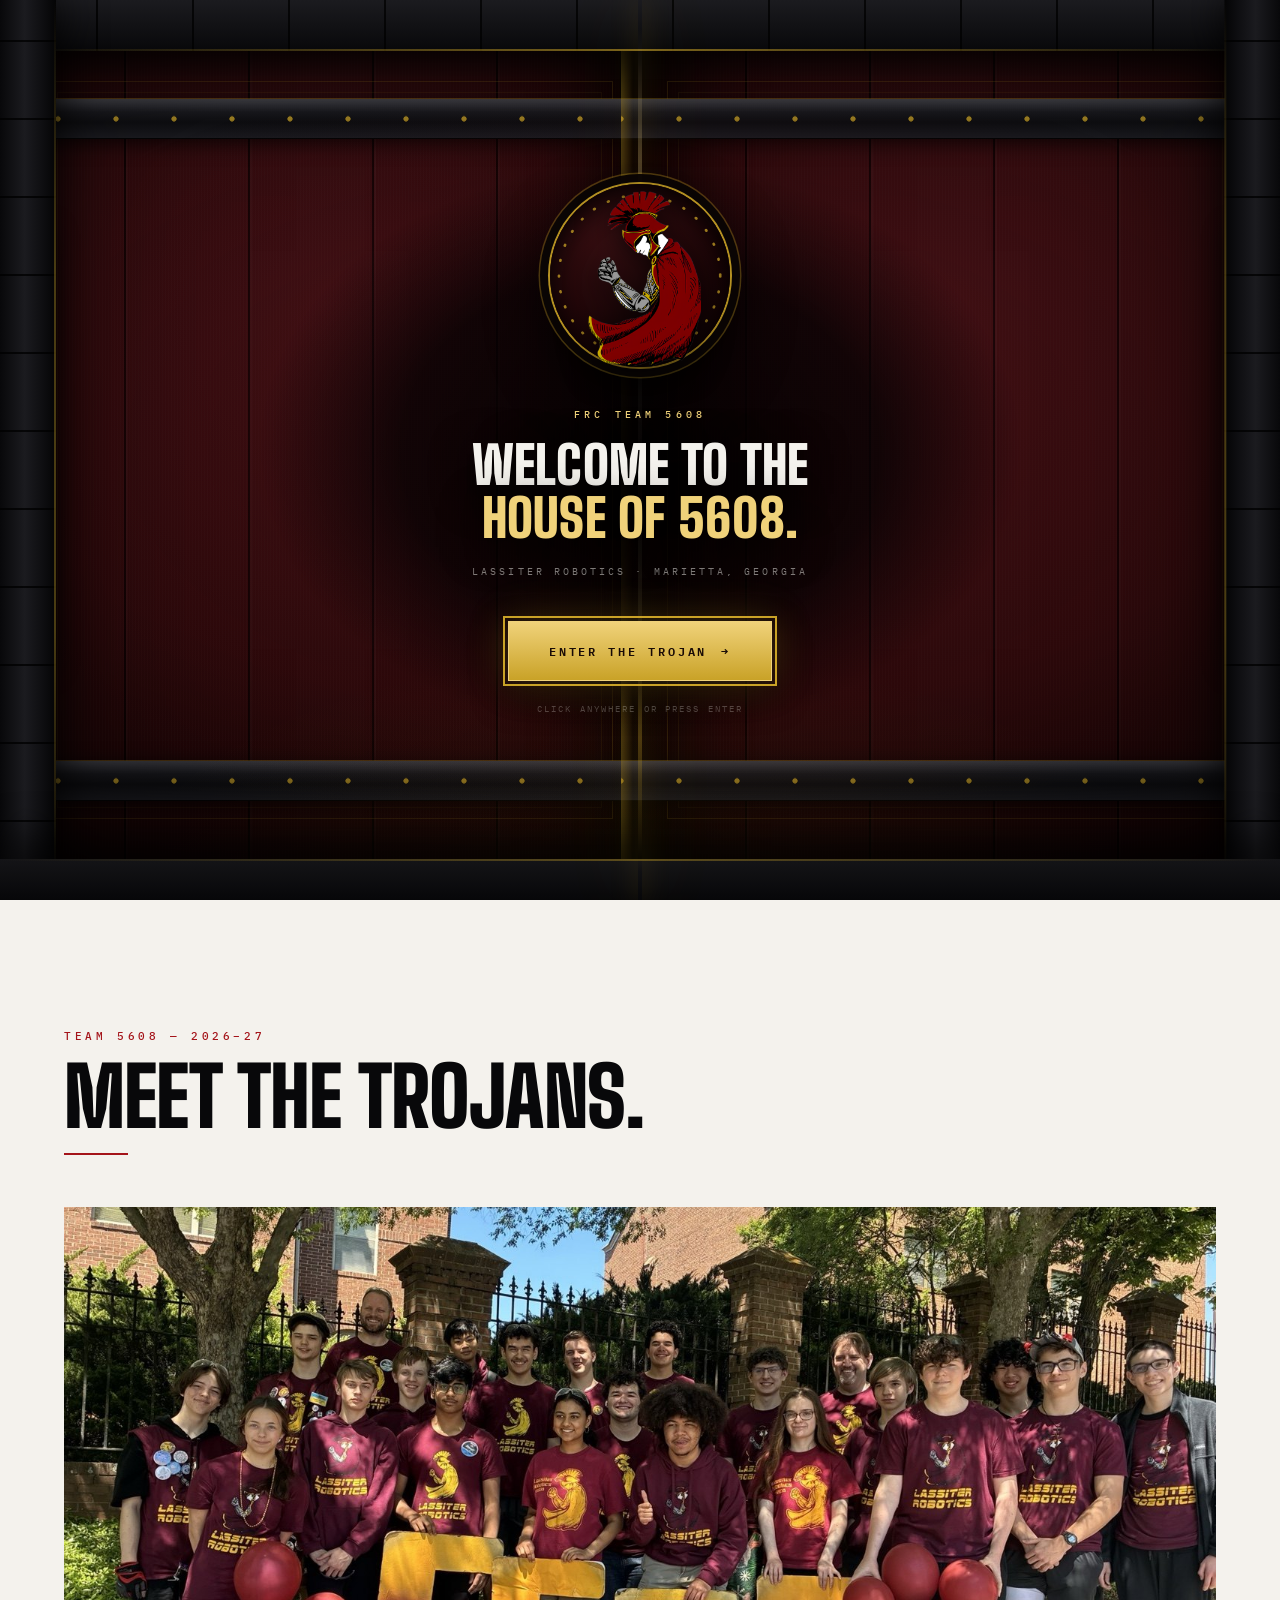
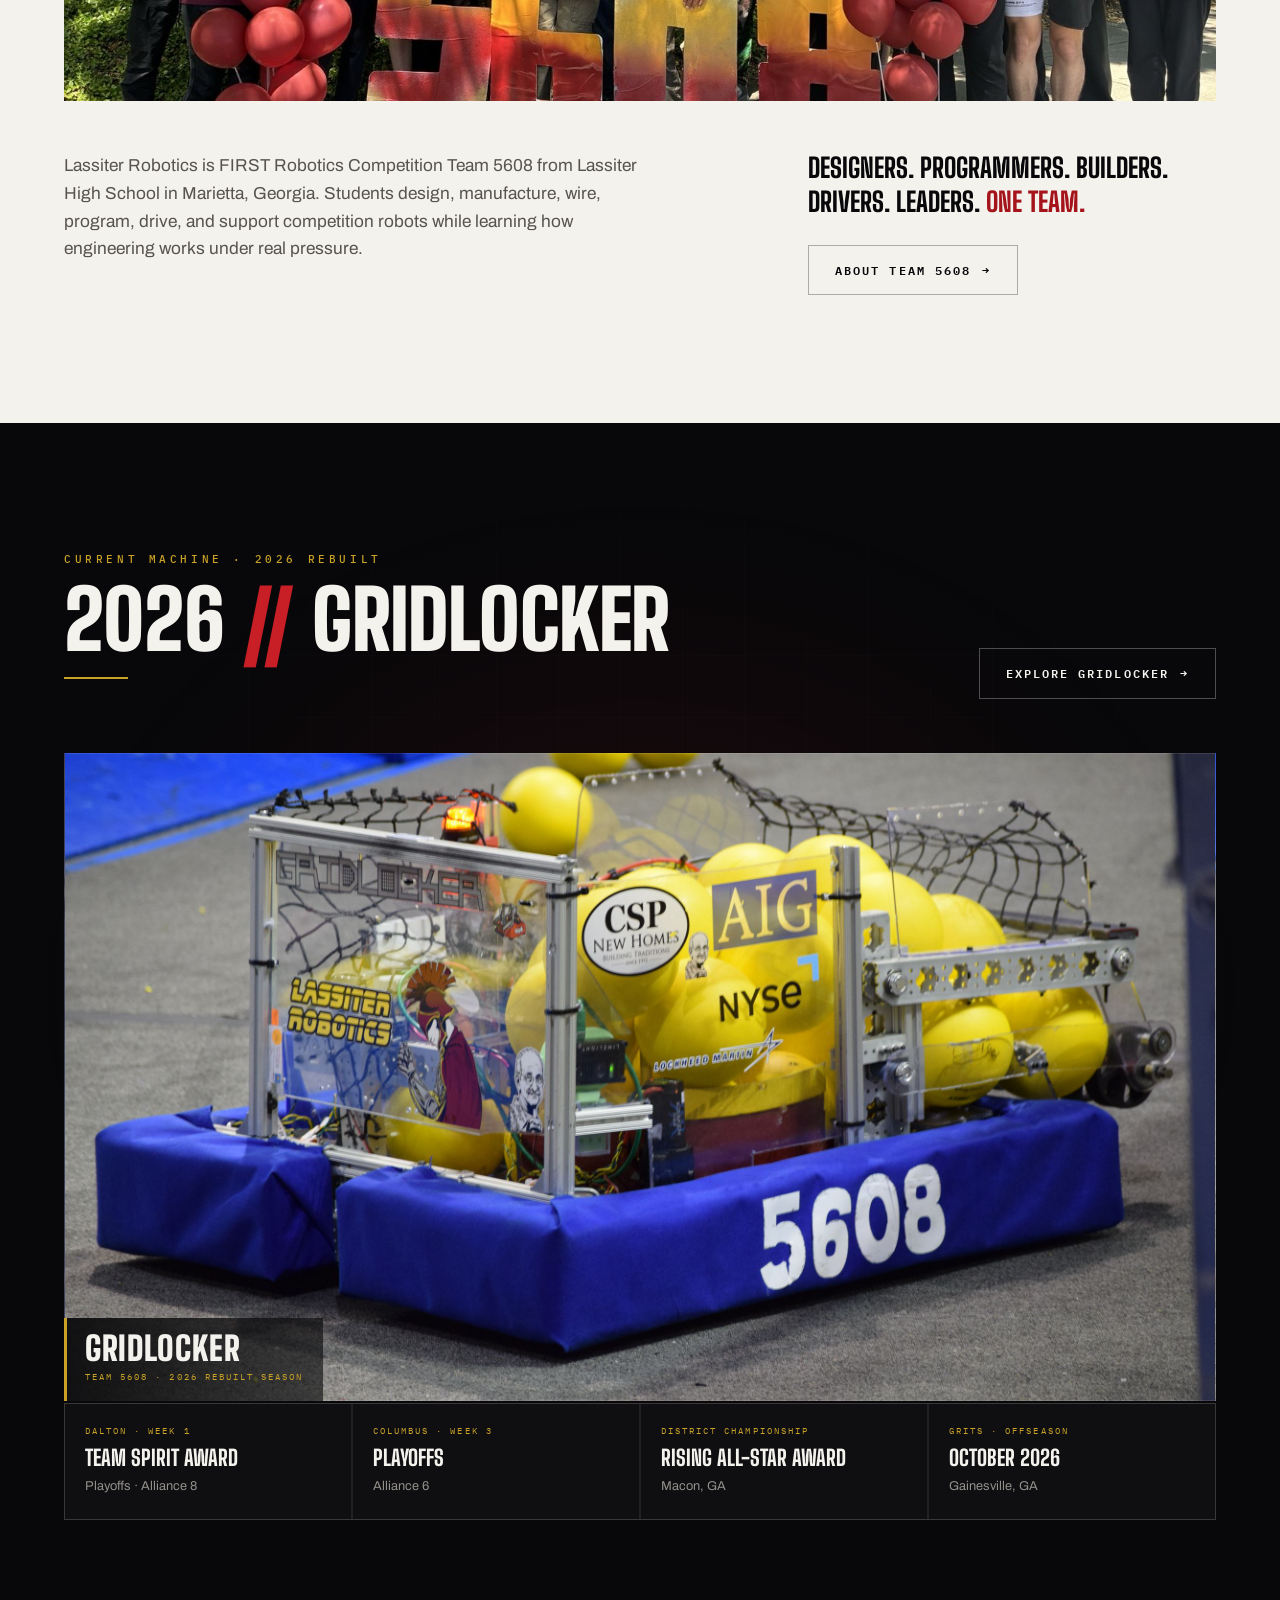
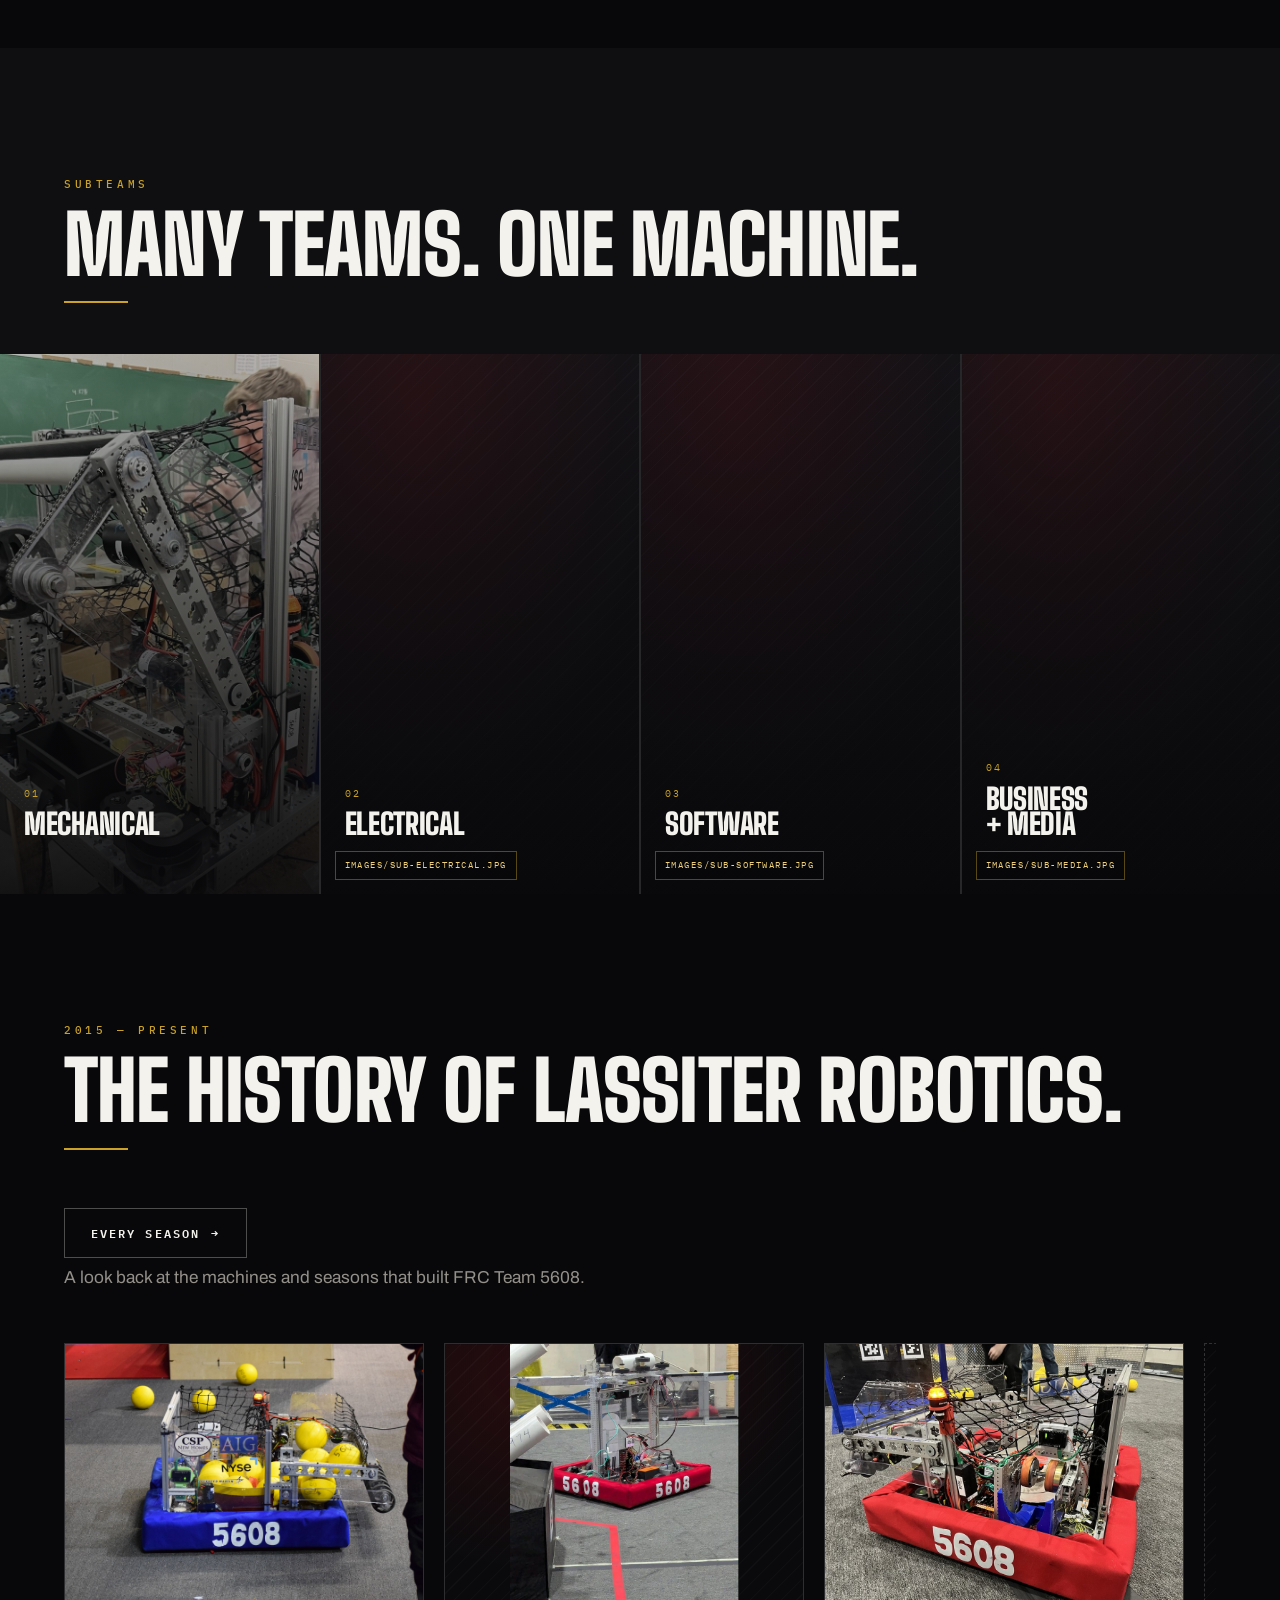
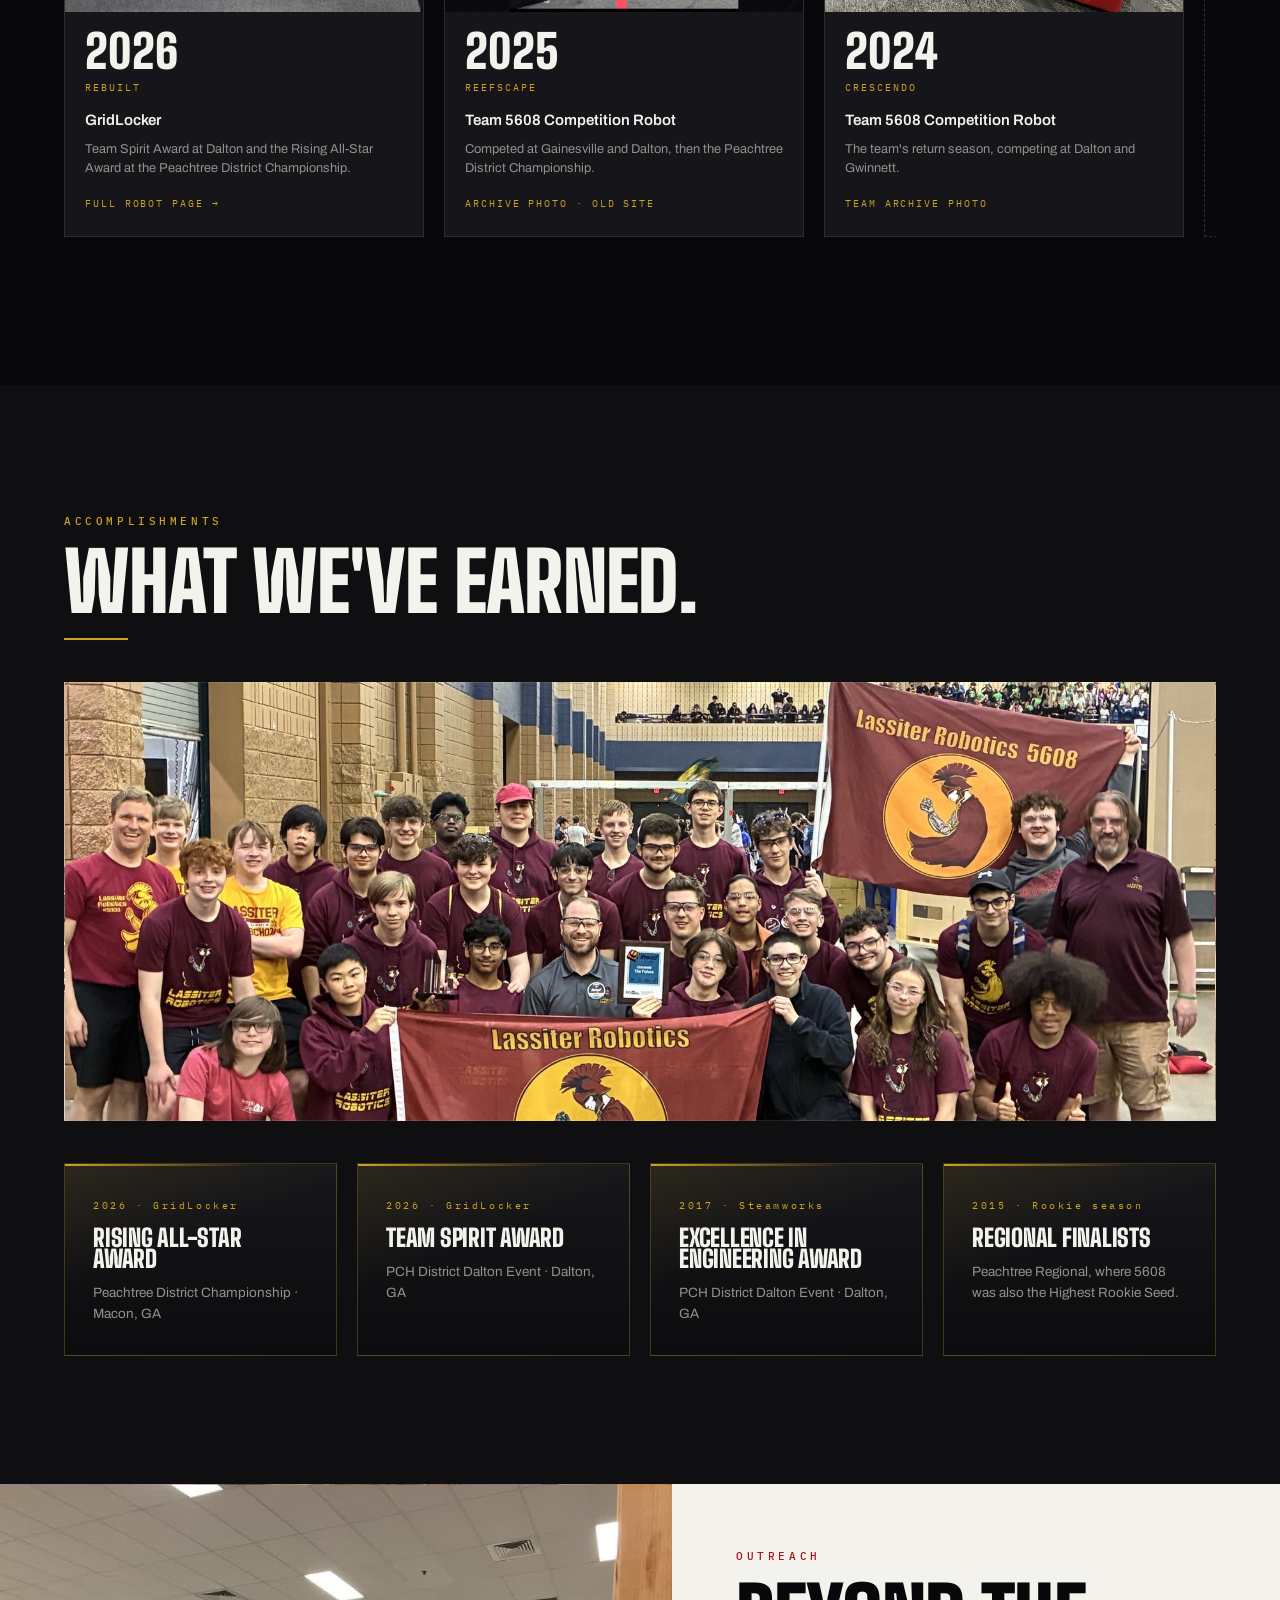
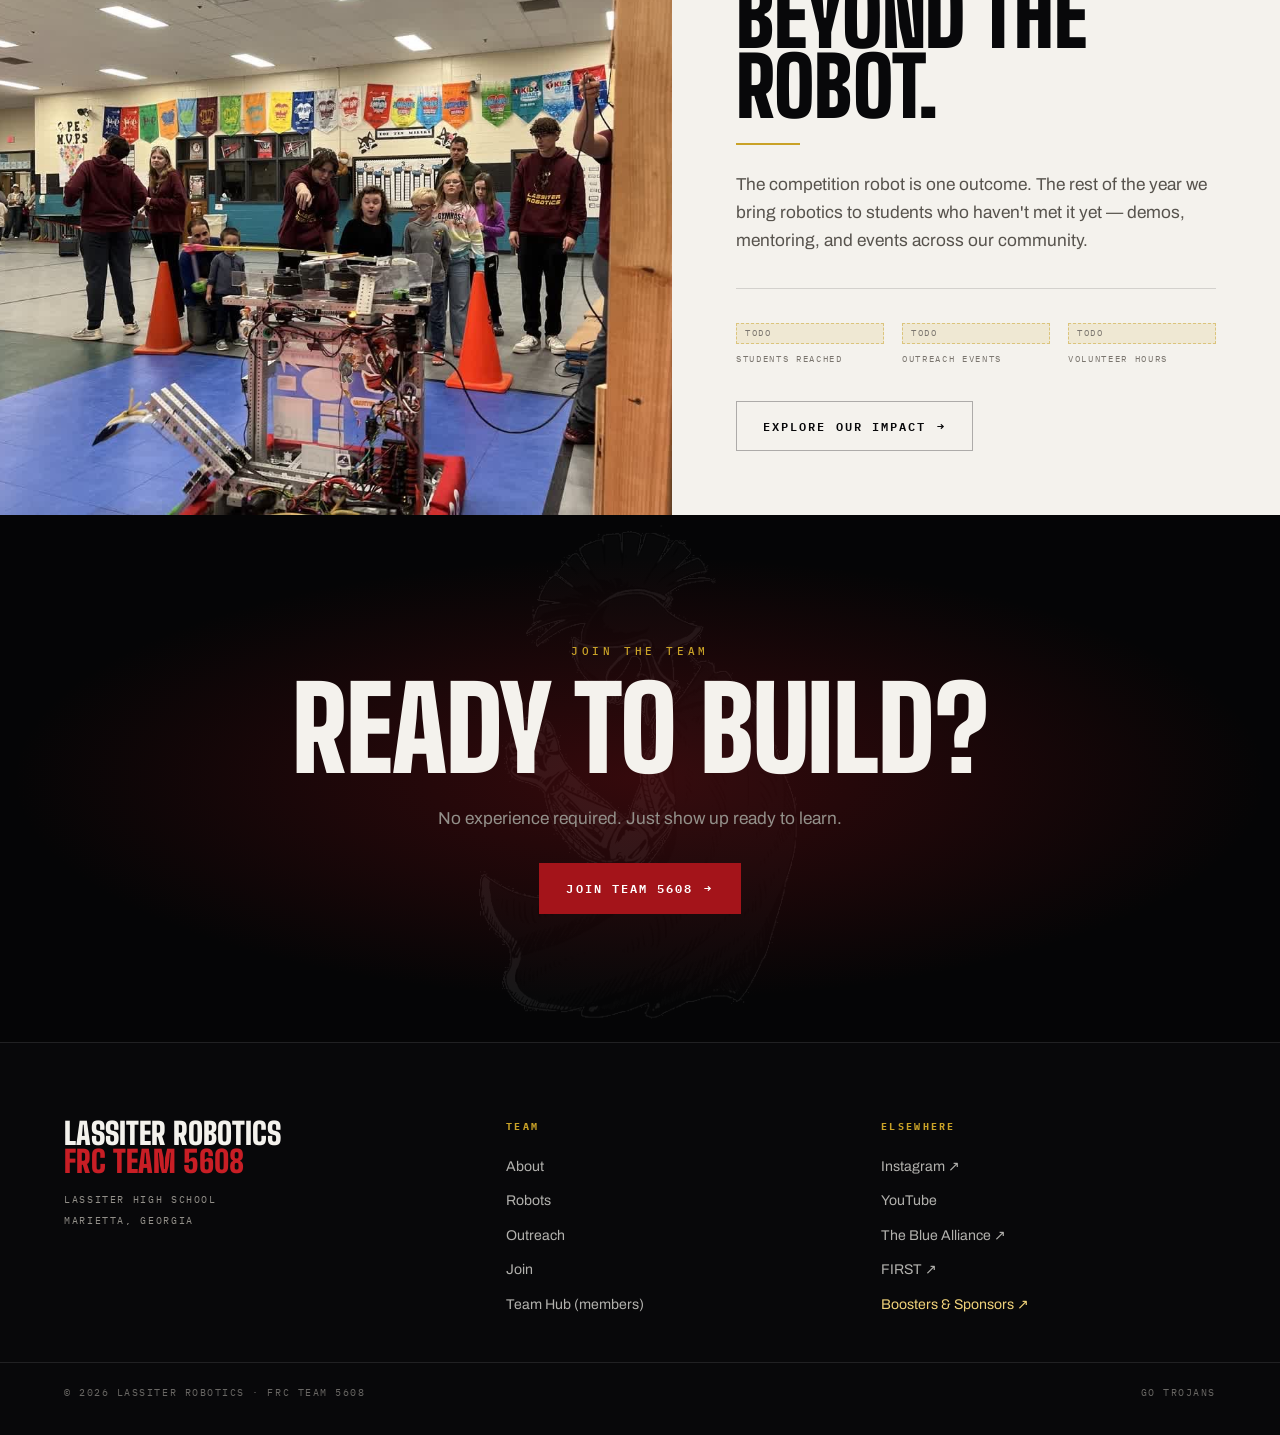
==== commit 00875f8d: "Launch mode: entrance plays once per session, remove review link Co-Authored-By: Claude Opus 5.5 <no" ====
--- a/index.html
+++ b/index.html
@@ -473,8 +473,8 @@
   </div>
   <div class="foot-bar">
     <div>© 2026 Lassiter Robotics · FRC Team 5608</div>
-    <!-- REVIEW ONLY — delete this link before launch -->
-    <div><a href="#" onclick="replayGate();return false;" style="color:rgba(201,162,39,.75)">Replay entrance</a> · Go Trojans</div>
+    <!-- To review the entrance again, open the page with ?gate on the end of the URL. -->
+    <div>Go Trojans</div>
   </div>
 </footer>
 
@@ -498,9 +498,9 @@
      add #replay or ?gate to the URL, or call replayGate() in the console. */
   var forced = /(\?|&)gate\b/.test(location.search) || location.hash === '#replay';
 
-  /* DEVELOPMENT MODE: replay the entrance on every refresh while we tune it.
-     Set devReplay to false before launch to restore once-per-session behavior. */
-  var devReplay = true;
+  /* LAUNCH MODE: the entrance plays once per browser session.
+     Set devReplay to true to replay it on every refresh while tuning it. */
+  var devReplay = false;
   var seen = false;
   if (!devReplay){
     try { seen = sessionStorage.getItem('gate5608') === '1'; } catch(e){}
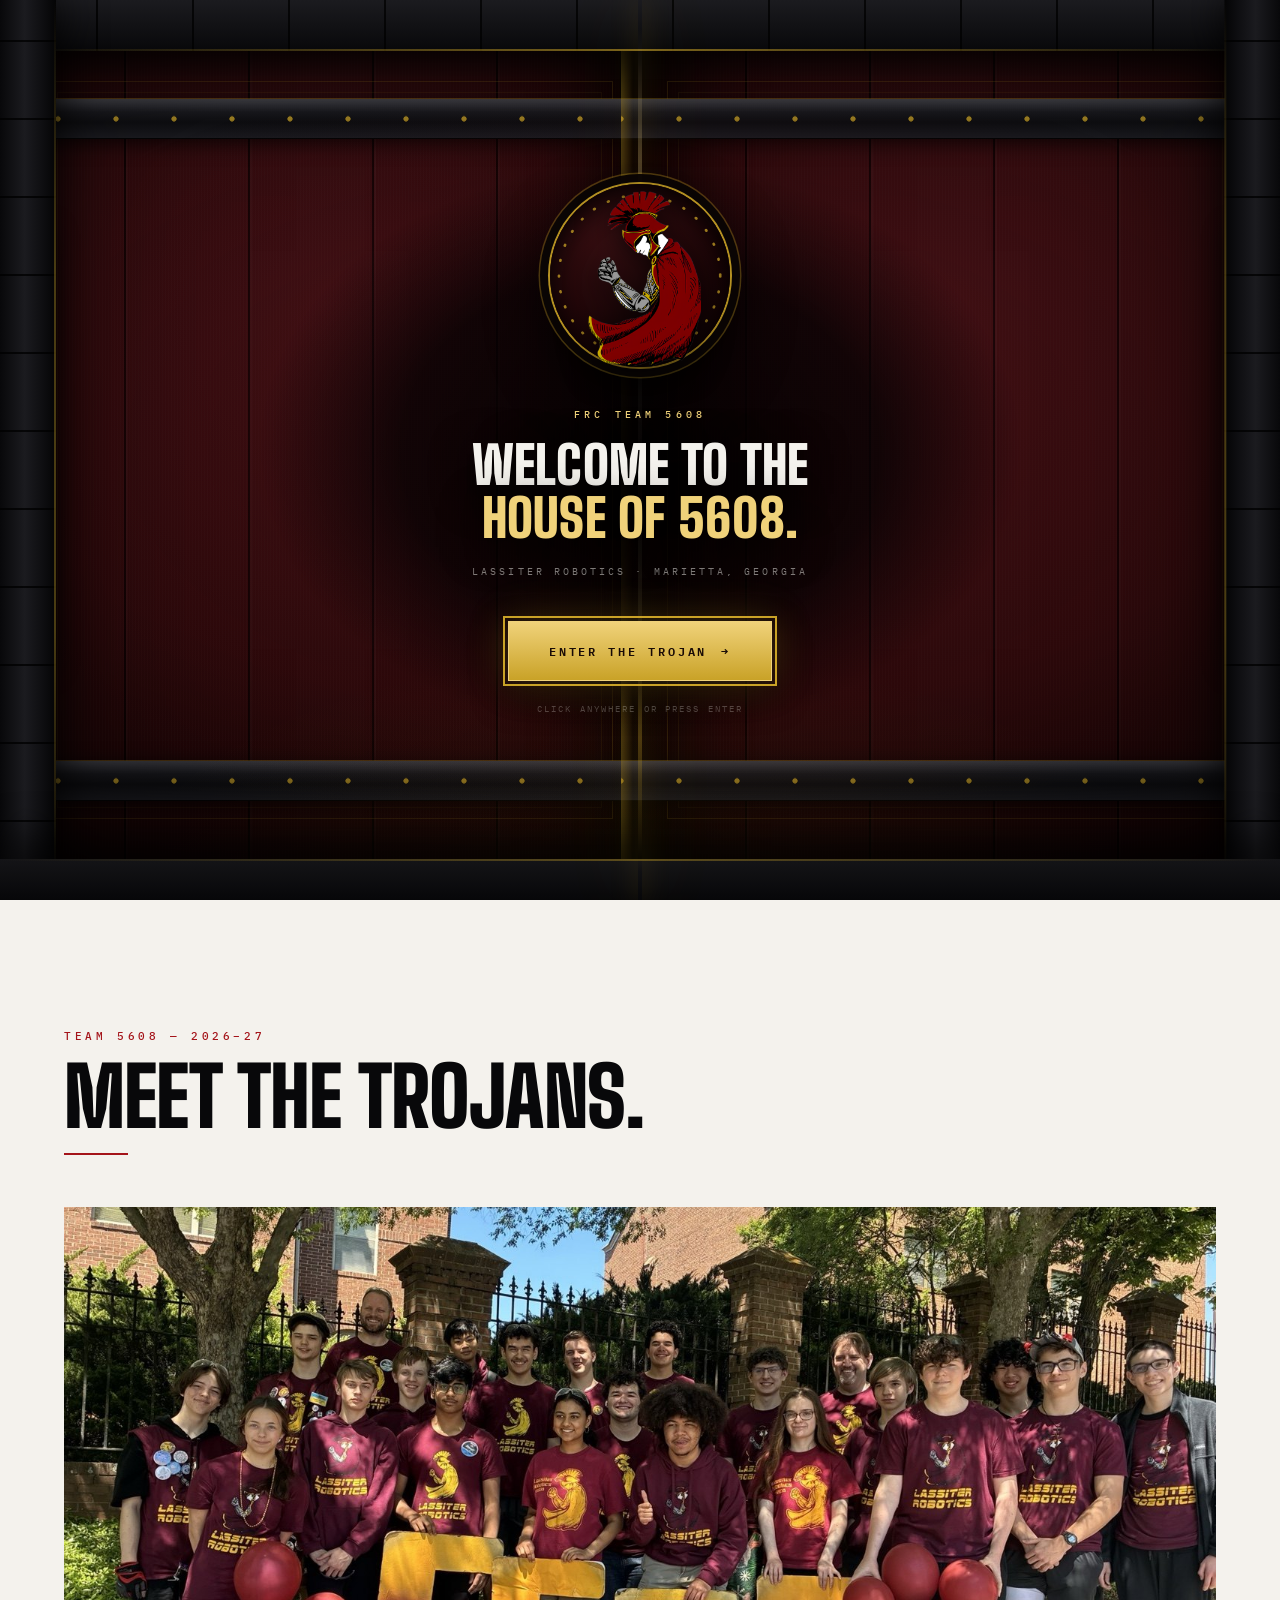
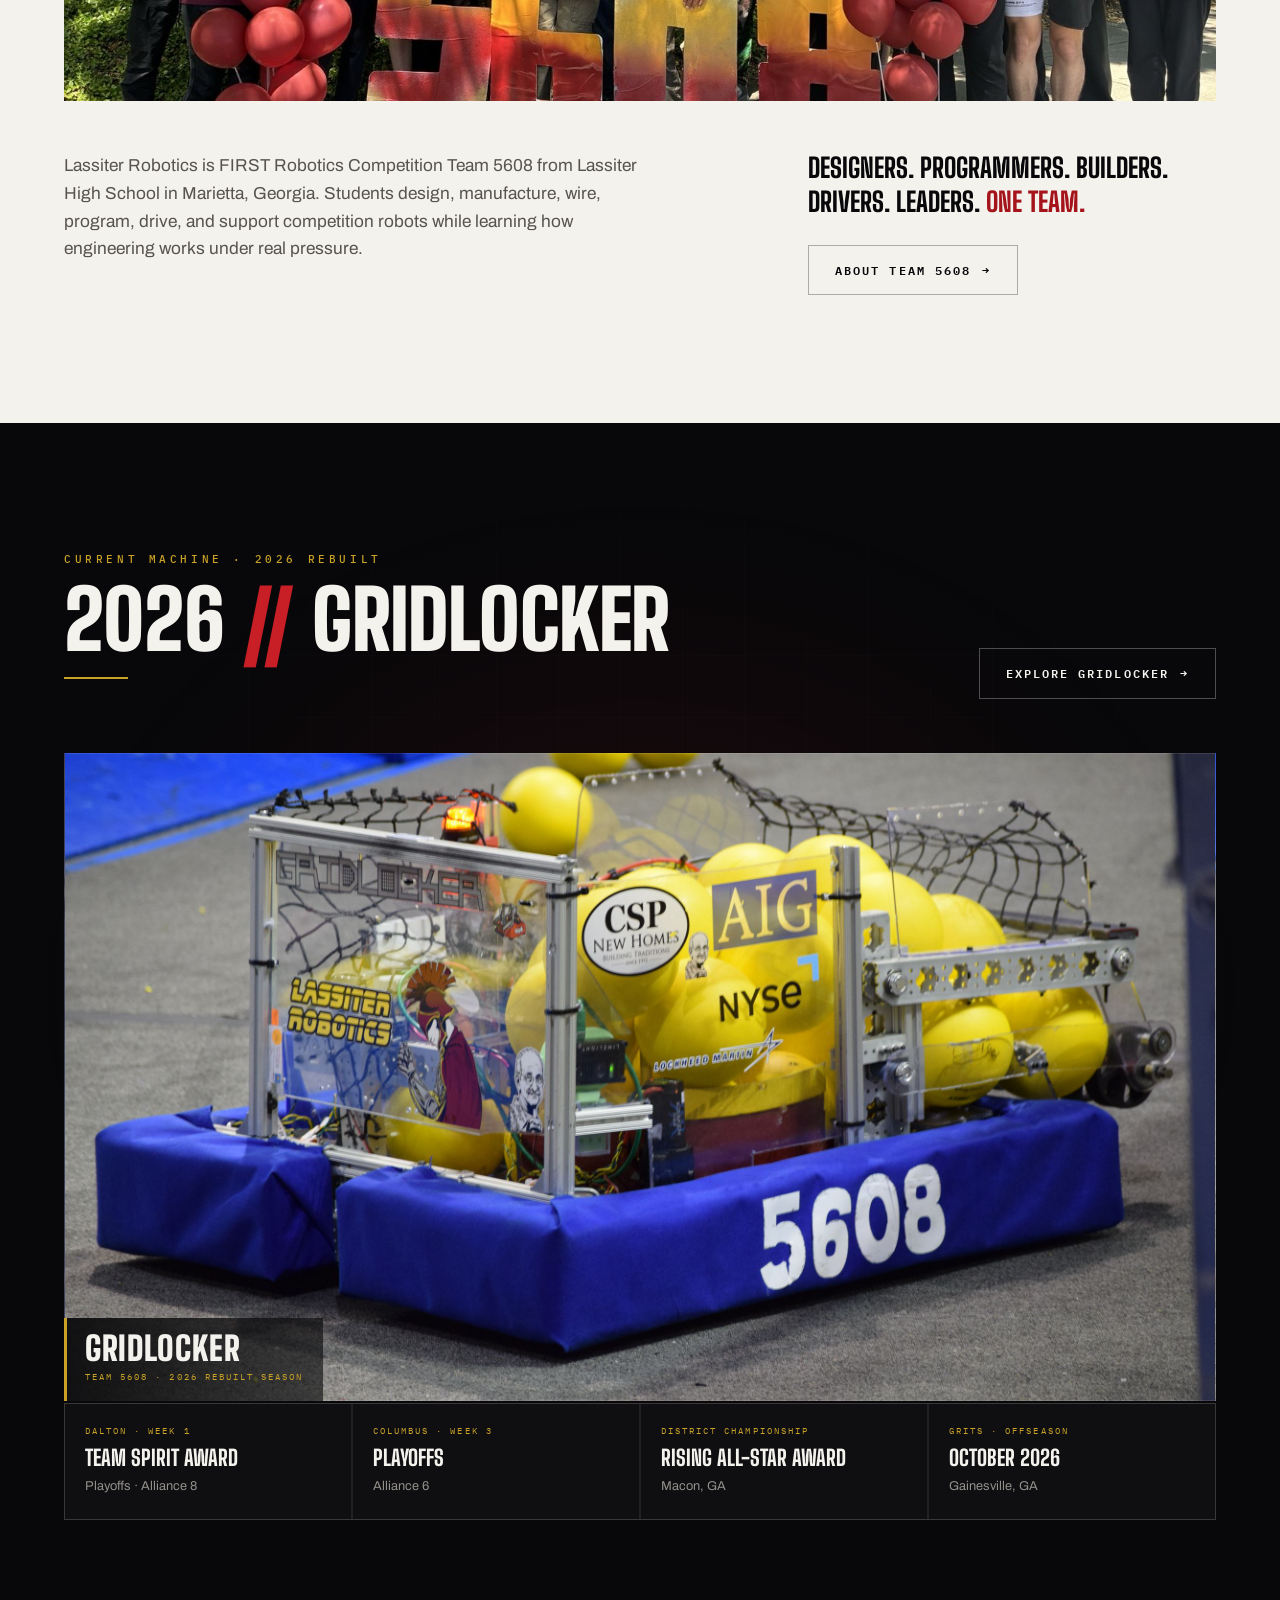
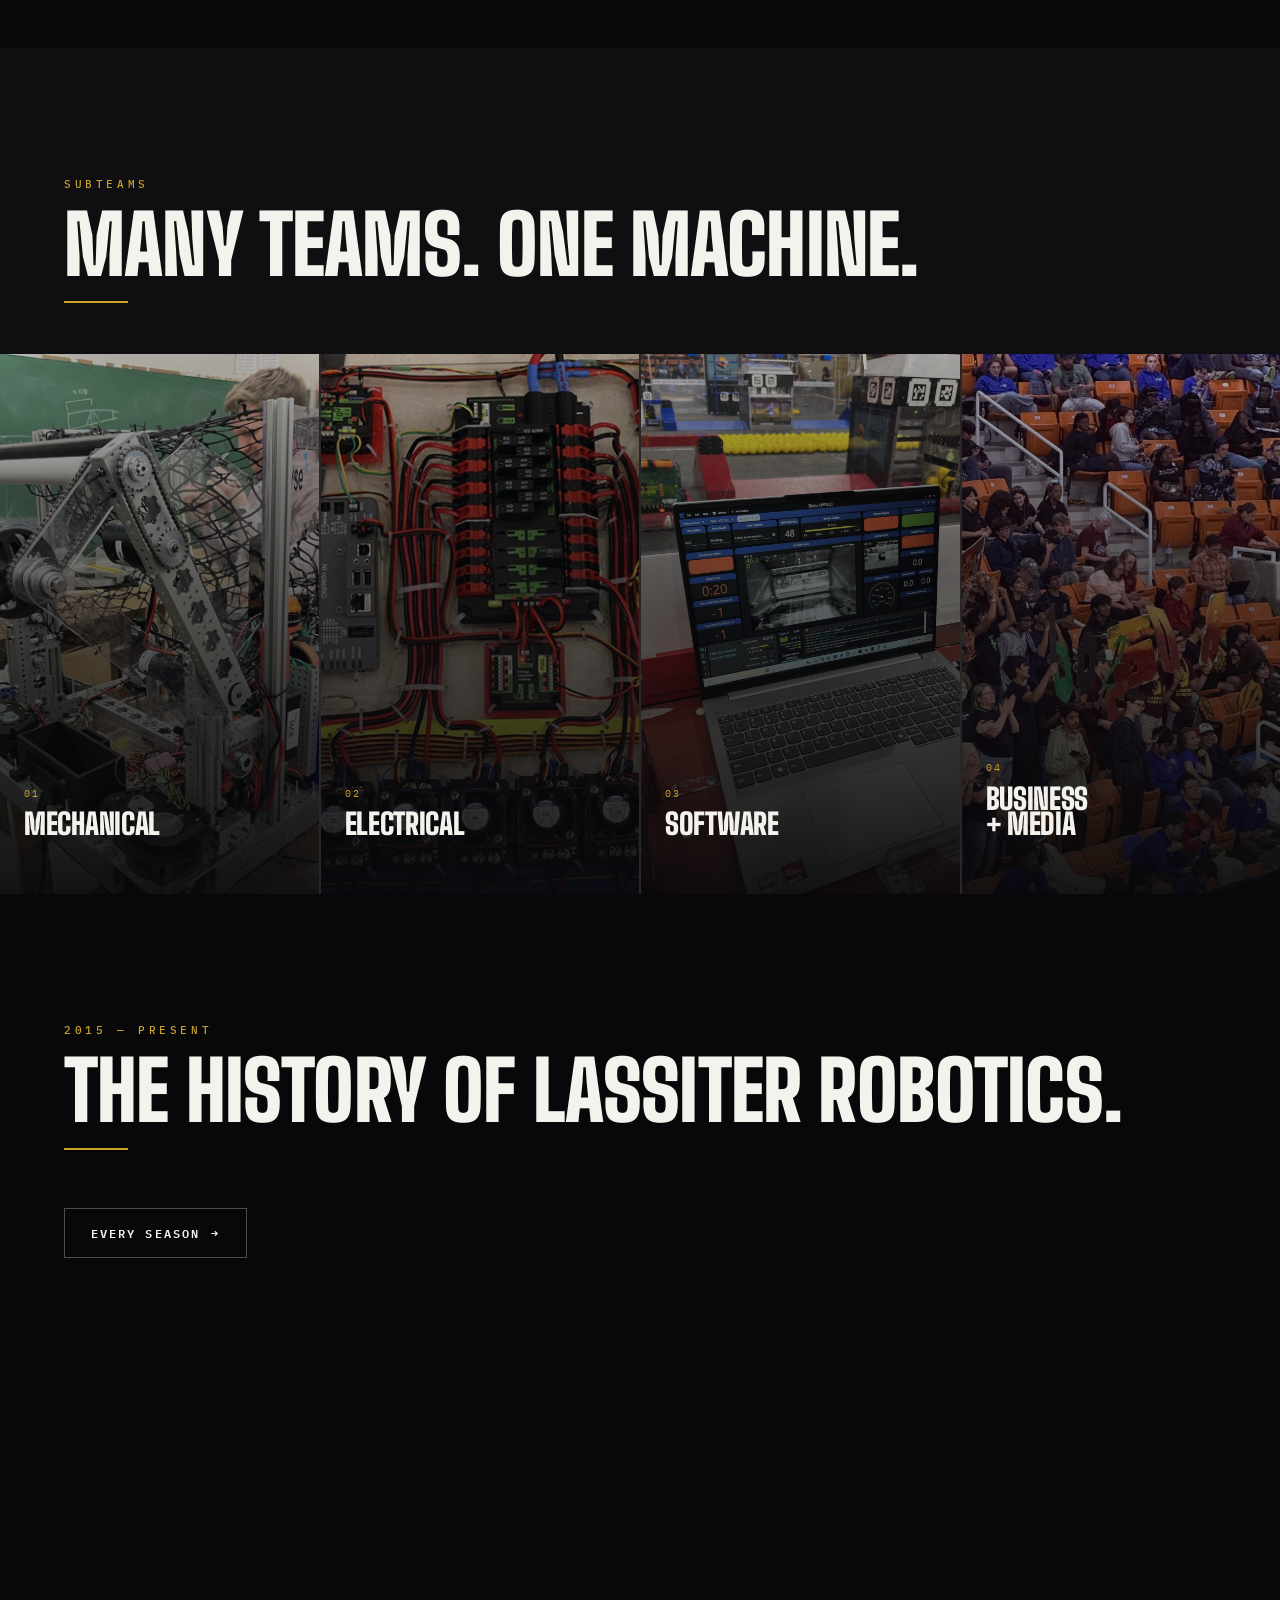
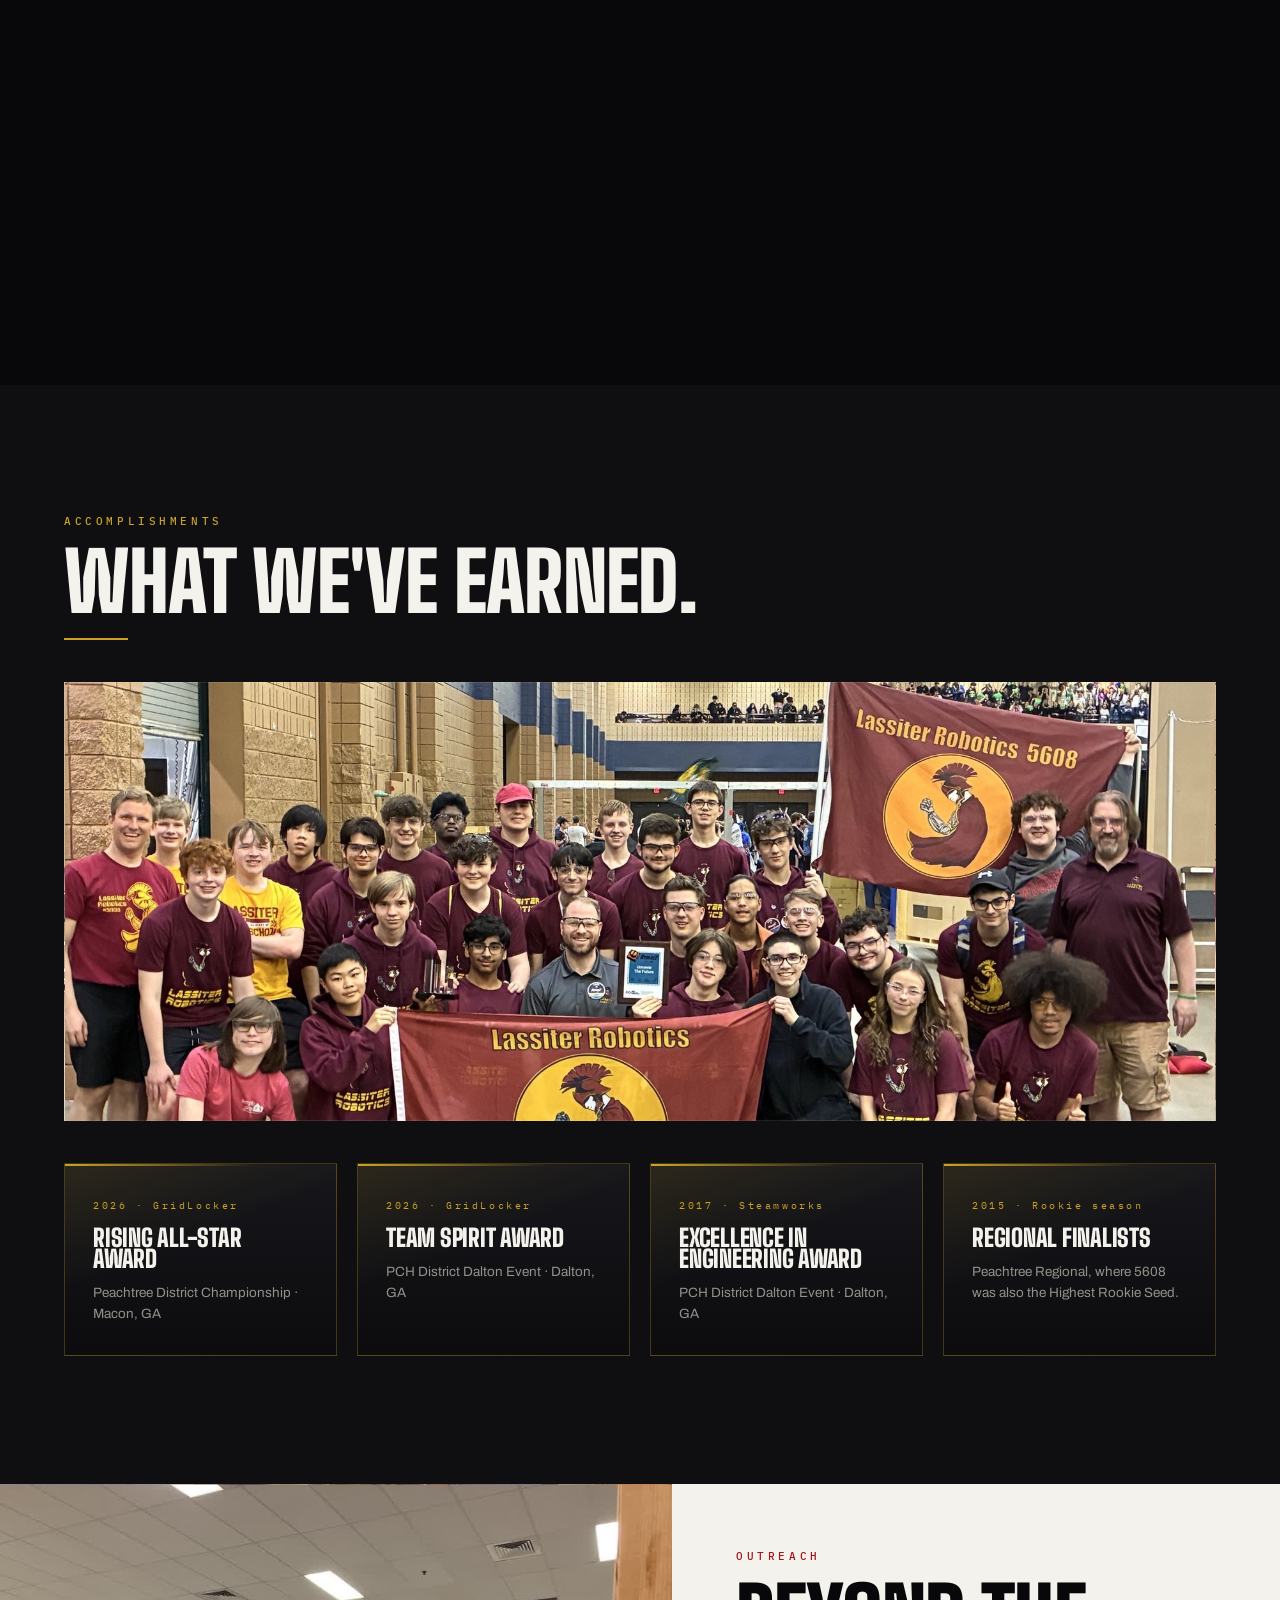
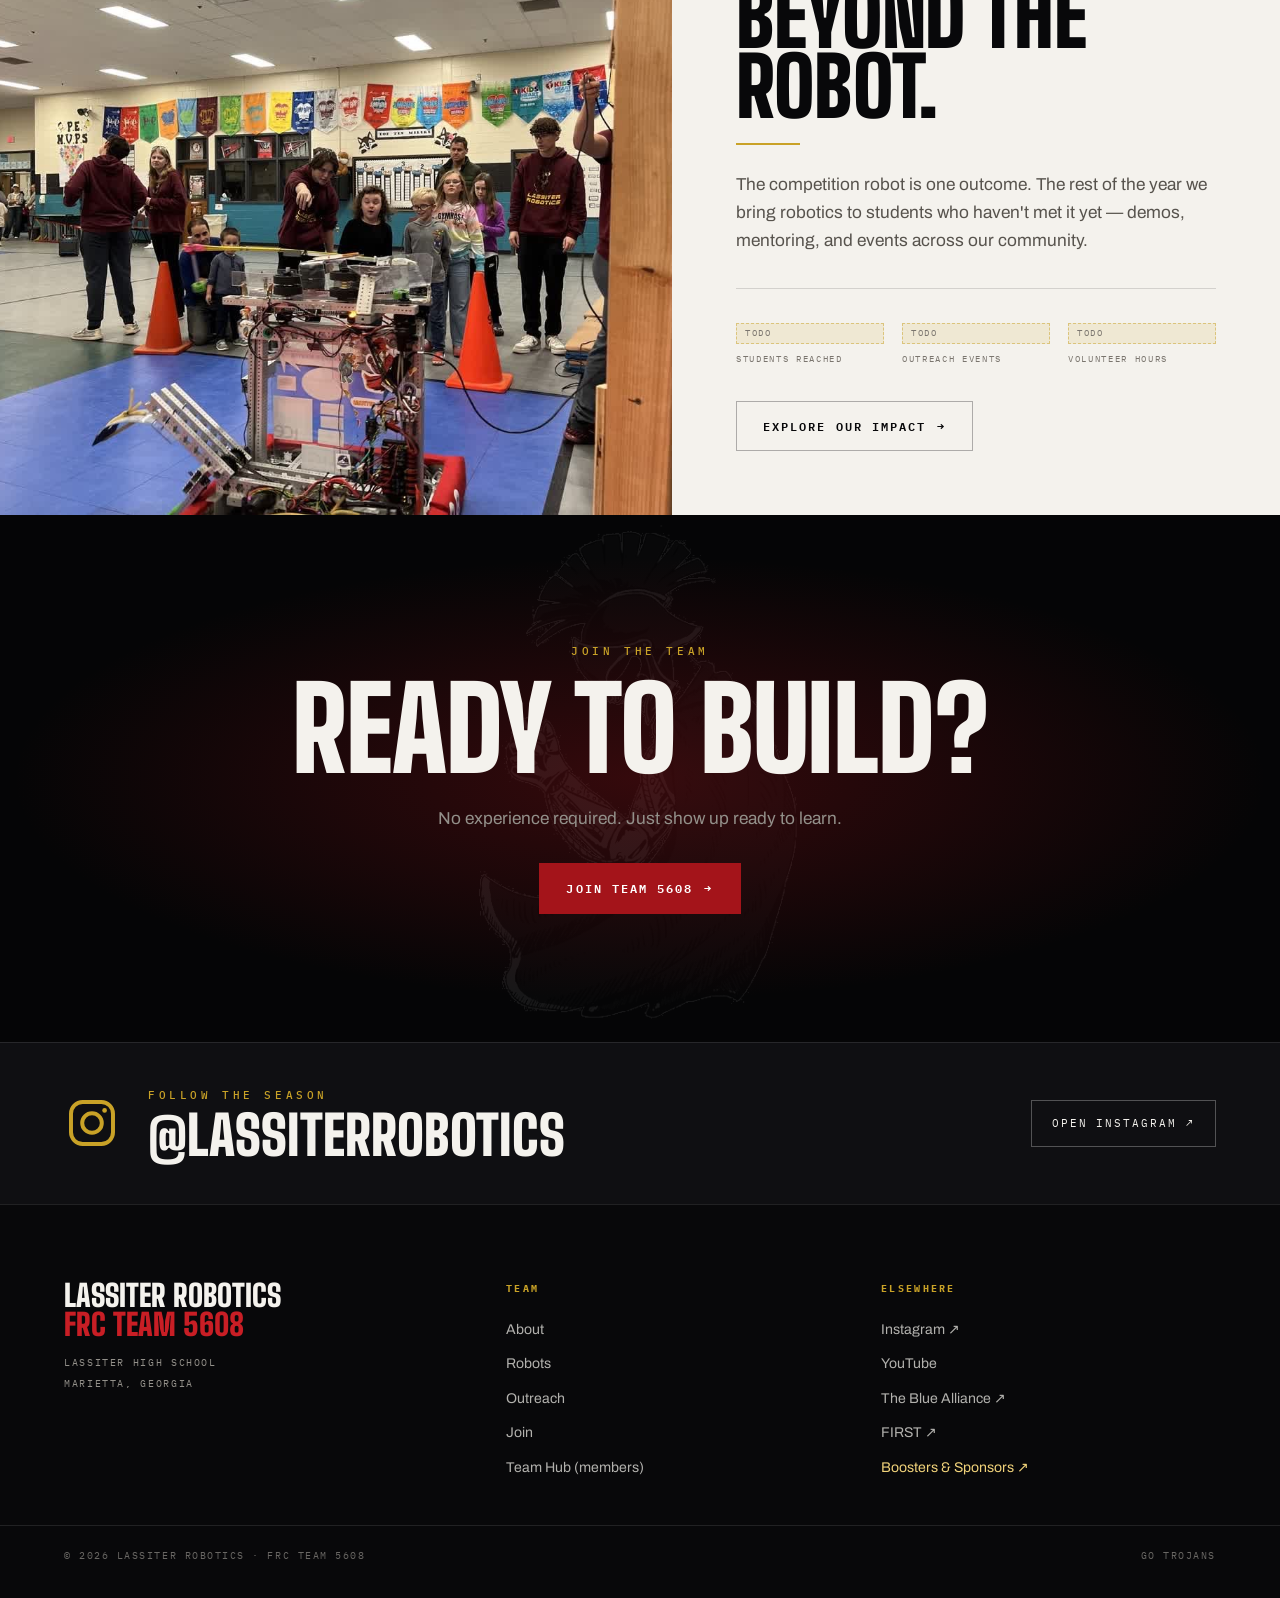
==== commit 535a27b5: "Outreach page, Instagram links, subteam photos, hub test login - outreach.html: real events from the" ====
--- a/index.html
+++ b/index.html
@@ -17,9 +17,6 @@
   add that file, then DELETE the data-slot attribute.
 
   Still missing:
-    images/sub-electrical.jpg      subteam panel
-    images/sub-software.jpg        subteam panel
-    images/sub-media.jpg           subteam panel
     images/2026/gridlocker-cad.png GridLocker CAD render (optional, for robots.html)
 
   TODO markers (search "TODO") mark every fact I did not have. Do not ship
@@ -89,9 +86,10 @@
       <a href="#top">Home</a>
       <a href="#about">About</a>
       <a href="robots.html">Robots</a>
-      <a href="#outreach">Outreach</a>
+      <a href="outreach.html">Outreach</a>
       <a href="join-team-5608.html">Join</a>
       <a href="https://5608boosters.org/" target="_blank" rel="noopener">Boosters ↗</a>
+      <a class="ig-link" href="https://www.instagram.com/lassiterrobotics/" target="_blank" rel="noopener" aria-label="Lassiter Robotics on Instagram"><svg viewBox="0 0 24 24" aria-hidden="true"><rect x="3" y="3" width="18" height="18" rx="5"/><circle cx="12" cy="12" r="4.2"/><circle cx="17.4" cy="6.6" r="1" class="dot"/></svg></a>
       <a class="hub-link" href="team-hub.html"><svg viewBox="0 0 16 16" aria-hidden="true"><rect x="3" y="7" width="10" height="7" rx="1"/><path d="M5.5 7V5a2.5 2.5 0 0 1 5 0v2"/></svg>Team Hub</a>
     </nav>
     <button class="burger" id="burger" aria-label="Menu" aria-expanded="false"><i></i><i></i><i></i></button>
@@ -102,9 +100,10 @@
   <a href="#top">Home <span>01</span></a>
   <a href="#about">About <span>02</span></a>
   <a href="robots.html">Robots <span>03</span></a>
-  <a href="#outreach">Outreach <span>04</span></a>
+  <a href="outreach.html">Outreach <span>04</span></a>
   <a href="join-team-5608.html">Join <span>05</span></a>
   <a href="https://5608boosters.org/" target="_blank" rel="noopener">Boosters <span>↗</span></a>
+  <a href="https://www.instagram.com/lassiterrobotics/" target="_blank" rel="noopener">Instagram <span>↗</span></a>
   <a href="team-hub.html">Team Hub <span>Members</span></a>
 </div>
 
@@ -181,10 +180,10 @@
 
     <!-- 2026 results — source: thebluealliance.com/team/5608/2026 -->
     <div class="season-strip rv" style="--d:.14s">
-      <div><span class="ev">Dalton · Week 1</span><b>Team Spirit Award</b><span class="res">Playoffs · Alliance 8</span></div>
-      <div><span class="ev">Columbus · Week 3</span><b>Playoffs</b><span class="res">Alliance 6</span></div>
-      <div><span class="ev">District Championship</span><b>Rising All-Star Award</b><span class="res">Macon, GA</span></div>
-      <div><span class="ev">GRITS · Offseason</span><b>October 2026</b><span class="res">Gainesville, GA</span></div>
+      <div><span class="ev">Dalton · Week 1</span><b>Team Spirit Award</b><span class="ss-res">Playoffs · Alliance 8</span></div>
+      <div><span class="ev">Columbus · Week 3</span><b>Playoffs</b><span class="ss-res">Alliance 6</span></div>
+      <div><span class="ev">District Championship</span><b>Rising All-Star Award</b><span class="ss-res">Macon, GA</span></div>
+      <div><span class="ev">GRITS · Offseason</span><b>October 2026</b><span class="ss-res">Gainesville, GA</span></div>
     </div>
   </div>
 </section>
@@ -212,7 +211,7 @@
       </div>
     </a>
     <a class="sub rv" href="join-team-5608.html" style="--d:.07s">
-      <div class="slot" data-slot="images/sub-electrical.jpg" style="--img:url('images/sub-electrical.jpg')"></div>
+      <div class="slot" style="--img:url('images/sub-electrical.webp');background-position:42% center"></div>
       <div class="sub-body">
         <span class="n">02</span>
         <h3>Electrical</h3>
@@ -221,7 +220,7 @@
       </div>
     </a>
     <a class="sub rv" href="join-team-5608.html" style="--d:.14s">
-      <div class="slot" data-slot="images/sub-software.jpg" style="--img:url('images/sub-software.jpg')"></div>
+      <div class="slot" style="--img:url('images/sub-software.webp');background-position:center 42%"></div>
       <div class="sub-body">
         <span class="n">03</span>
         <h3>Software</h3>
@@ -230,7 +229,7 @@
       </div>
     </a>
     <a class="sub rv" href="join-team-5608.html" style="--d:.21s">
-      <div class="slot" data-slot="images/sub-media.jpg" style="--img:url('images/sub-media.jpg')"></div>
+      <div class="slot" style="--img:url('images/sub-media.webp');background-size:240%,auto,auto;background-position:80% 62%"></div>
       <div class="sub-body">
         <span class="n">04</span>
         <h3>Business<br>+ Media</h3>
@@ -419,7 +418,7 @@
           <div><span class="todo">TODO</span><span>Volunteer hours</span></div>
         </div>
         <div style="margin-top:34px">
-          <a class="btn btn-dark" href="#outreach">Explore our impact <span class="ar">→</span></a>
+          <a class="btn btn-dark" href="outreach.html">Explore our impact <span class="ar">→</span></a>
         </div>
       </div>
     </div>
@@ -444,6 +443,15 @@
   </div>
 </section>
 
+<!-- INSTAGRAM -->
+<section class="ig-band">
+  <a class="ig-band-in" href="https://www.instagram.com/lassiterrobotics/" target="_blank" rel="noopener">
+    <svg viewBox="0 0 24 24" aria-hidden="true"><rect x="3" y="3" width="18" height="18" rx="5"/><circle cx="12" cy="12" r="4.2"/><circle cx="17.4" cy="6.6" r="1" class="dot"/></svg>
+    <span class="ig-copy"><span class="kicker">Follow the season</span><b>@lassiterrobotics</b></span>
+    <span class="ig-go">Open Instagram ↗</span>
+  </a>
+</section>
+
 <!-- ================================================================
      FOOTER
      ================================================================ -->
@@ -457,14 +465,14 @@
       <b>Team</b>
       <a href="#about">About</a>
       <a href="robots.html">Robots</a>
-      <a href="#outreach">Outreach</a>
+      <a href="outreach.html">Outreach</a>
       <a href="join-team-5608.html">Join</a>
       <a href="team-hub.html">Team Hub (members)</a>
     </div>
     <div class="col">
       <b>Elsewhere</b>
       <!-- Instagram handle from The Blue Alliance team profile. LINK: real YouTube URL -->
-      <a href="https://www.instagram.com/lassiterrobotics" target="_blank" rel="noopener">Instagram ↗</a>
+      <a href="https://www.instagram.com/lassiterrobotics/" target="_blank" rel="noopener">Instagram ↗</a>
       <a href="#">YouTube</a>
       <a href="https://www.thebluealliance.com/team/5608" target="_blank" rel="noopener">The Blue Alliance ↗</a>
       <a href="https://www.firstinspires.org/" target="_blank" rel="noopener">FIRST ↗</a>
--- a/site.css
+++ b/site.css
@@ -679,7 +679,7 @@
 .season-strip>div{background:var(--char);padding:20px 20px 22px}
 .season-strip .ev{display:block;font-family:var(--mono);font-size:.58rem;letter-spacing:.22em;text-transform:uppercase;color:var(--gold)}
 .season-strip b{display:block;font-family:var(--disp);font-weight:800;text-transform:uppercase;font-size:clamp(1.15rem,1.7vw,1.45rem);line-height:1;margin-top:10px}
-.season-strip .res{display:block;font-size:.8rem;color:var(--muted);margin-top:6px}
+.season-strip .ss-res{display:block;font-size:.8rem;color:var(--muted);margin-top:6px}
 @media(max-width:860px){.season-strip{grid-template-columns:repeat(2,1fr)}}
 @media(max-width:460px){.season-strip{grid-template-columns:1fr}}
 
@@ -823,3 +823,118 @@
 .doc-list a:hover{color:var(--gold-lt)}
 .doc-list li>span:not(.todo){font-family:var(--mono);font-size:.68rem;letter-spacing:.14em;text-transform:uppercase;color:var(--muted)}
 .hub-page footer .foot-bar{border-top:0}
+
+/* ==================================================================
+   9. PHONE FIXES (from the 390px review)
+   ================================================================== */
+/* placeholder labels sit at the top so they never cover card text */
+.slot[data-slot]::after{top:14px;bottom:auto}
+@media(max-width:700px){
+  /* wide 21:9 / 21:8 crops turn faces into a thin strip on a phone */
+  .trojans-photo{aspect-ratio:4/3}
+  .awards-photo{aspect-ratio:4/3}
+  .machine-stage .photo-slot{aspect-ratio:4/3}
+  .stage-tag{padding:10px 14px 11px 12px}
+  .stage-tag span{font-size:.5rem;letter-spacing:.16em}
+  .robot-hero{min-height:88svh}
+  .robot-tabs{top:74px}
+  .robot-tabs-in{gap:22px}
+}
+
+/* ==================================================================
+   10. TEAM HUB LIBRARY (tabs, search, resource cards)
+   ================================================================== */
+.hub-head .wrap{padding-bottom:clamp(30px,4vw,48px)}
+.hub-nav{position:sticky;top:132px;z-index:40;background:rgba(15,15,18,.95);backdrop-filter:blur(12px);border-top:1px solid var(--line);border-bottom:1px solid var(--line);scroll-margin-top:132px}
+.hub-nav-in{max-width:var(--shell);margin:0 auto;padding:0 var(--pad);display:flex;align-items:center;gap:20px}
+.hub-tabs{display:flex;gap:26px;overflow-x:auto;scrollbar-width:none;flex:1;min-width:0}
+.hub-tabs::-webkit-scrollbar{display:none}
+.hub-tab{flex:none;font-family:var(--mono);font-size:.64rem;font-weight:500;letter-spacing:.18em;text-transform:uppercase;color:rgba(244,242,237,.6);padding:17px 0;border-bottom:2px solid transparent;transition:color .2s,border-color .2s}
+.hub-tab:hover{color:var(--white)}
+.hub-tab.on{color:var(--gold-lt);border-bottom-color:var(--gold)}
+.hub-search input{width:220px;font:inherit;font-size:.86rem;color:var(--white);background:rgba(8,8,10,.7);border:1px solid rgba(255,255,255,.16);padding:9px 12px;outline:none;border-radius:0}
+.hub-search input:focus{border-color:var(--gold)}
+.sr{position:absolute;width:1px;height:1px;overflow:hidden;clip:rect(0 0 0 0)}
+@media(max-width:760px){
+  .hub-nav{top:128px}
+  .hub-nav-in{flex-direction:column;align-items:stretch;gap:0;padding-top:10px}
+  .hub-search input{width:100%}
+}
+.hub-wrap{padding-top:clamp(36px,5vw,56px)}
+.hub-panel[hidden]{display:none}
+.hub-panel+.hub-panel{margin-top:0}
+.hub-panel-head{margin-bottom:22px}
+.hub-panel-head h2{font-size:clamp(2.2rem,4.5vw,3.4rem)}
+.hub-panel-head p{color:var(--muted);margin-top:10px}
+.hub-label{margin-top:8px}
+.notices{display:grid;gap:12px;margin-bottom:40px}
+.notice a{color:var(--gold-lt)}
+.hub-tile i{min-height:2.6em}
+
+.res-grid{display:grid;grid-template-columns:repeat(auto-fill,minmax(260px,1fr));gap:14px}
+.res{display:flex;flex-direction:column;background:var(--char2);border:1px solid var(--line);color:inherit;transition:border-color .25s,transform .3s var(--ease)}
+a.res:hover{border-color:rgba(201,162,39,.6);transform:translateY(-3px)}
+.res[hidden]{display:none}
+.res-body{padding:18px 20px 20px}
+.res-kind{display:block;font-family:var(--mono);font-size:.58rem;letter-spacing:.2em;text-transform:uppercase;color:var(--gold)}
+.res b{display:block;font-family:var(--disp);font-weight:800;text-transform:uppercase;font-size:1.3rem;line-height:1.02;margin-top:9px}
+.res i{display:block;font-style:normal;font-size:.82rem;color:var(--muted);margin-top:8px;line-height:1.5}
+.res-todo{border-style:dashed;border-color:rgba(201,162,39,.28);background:repeating-linear-gradient(135deg,rgba(255,255,255,.018) 0 1px,transparent 1px 12px)}
+.res-todo .res-kind{color:rgba(240,210,122,.6)}
+.res-todo b{color:rgba(244,242,237,.72)}
+.res-plain b{margin-top:0}
+.res-img{aspect-ratio:16/10;background:#0A0A0C;border-bottom:1px solid var(--line);overflow:hidden;display:grid;place-items:center}
+.res-img img{width:100%;height:100%;object-fit:contain}
+.res-img-todo span{font-family:var(--mono);font-size:.58rem;letter-spacing:.2em;text-transform:uppercase;color:var(--muted)}
+.res-gallery{grid-template-columns:repeat(auto-fill,minmax(300px,1fr))}
+.hub-none{color:var(--muted);padding:30px 0}
+.hub-howto{margin-top:56px;padding-top:20px;border-top:1px solid var(--line);font-size:.8rem;color:var(--muted)}
+.hub-howto code{font-family:var(--mono);font-size:.76rem;color:var(--gold-lt)}
+
+/* ==================================================================
+   11. INSTAGRAM + OUTREACH PAGE
+   ================================================================== */
+.nav-links a.ig-link{display:inline-flex;align-items:center;padding:6px 2px}
+.nav-links a.ig-link::after{display:none}
+.ig-link svg,.ig-band svg{fill:none;stroke:currentColor;stroke-width:1.7}
+.ig-link svg{width:17px;height:17px}
+.ig-link .dot,.ig-band .dot{fill:currentColor;stroke:none}
+.nav-links a.ig-link:hover{color:var(--gold-lt)}
+
+.ig-band{background:var(--char);border-top:1px solid var(--line)}
+.ig-band-in{max-width:var(--shell);margin:0 auto;padding:clamp(30px,4vw,44px) var(--pad);display:flex;align-items:center;gap:clamp(16px,3vw,28px);color:var(--white)}
+.ig-band svg{width:clamp(40px,5vw,56px);height:clamp(40px,5vw,56px);flex:none;color:var(--gold)}
+.ig-copy{display:flex;flex-direction:column;gap:8px;min-width:0}
+.ig-copy b{font-family:var(--disp);font-weight:900;text-transform:uppercase;font-size:clamp(1.8rem,5vw,3.4rem);line-height:.9;overflow-wrap:anywhere}
+.ig-go{margin-left:auto;flex:none;font-family:var(--mono);font-size:.68rem;letter-spacing:.18em;text-transform:uppercase;border:1px solid rgba(255,255,255,.28);padding:14px 20px;transition:background .2s,color .2s}
+.ig-band-in:hover .ig-go{background:var(--white);color:var(--black)}
+.ig-band-in:hover b{color:var(--gold-lt)}
+@media(max-width:620px){.ig-go{display:none}}
+
+.out-title{font-size:clamp(3.6rem,11vw,9rem);line-height:.84;margin-top:14px}
+
+.ev-timeline{list-style:none;margin-top:clamp(30px,4vw,48px);border-top:1px solid var(--line)}
+.tl-ev{display:grid;grid-template-columns:180px 1fr;gap:clamp(18px,4vw,48px);padding:clamp(24px,3vw,34px) 0;border-bottom:1px solid var(--line)}
+.tl-ev time{font-family:var(--mono);font-size:.7rem;letter-spacing:.18em;text-transform:uppercase;color:var(--gold);padding-top:8px}
+.tl-ev h3{font-size:clamp(1.7rem,3vw,2.5rem);line-height:.92}
+.tl-ev p{color:rgba(244,242,237,.78);margin-top:12px;max-width:62ch}
+.tl-ev a{display:inline-block;margin-top:14px;font-family:var(--mono);font-size:.64rem;letter-spacing:.16em;text-transform:uppercase;color:var(--gold-lt);border-bottom:1px solid rgba(201,162,39,.4)}
+@media(max-width:620px){.tl-ev{grid-template-columns:1fr;gap:8px}}
+
+.impact{display:grid;grid-template-columns:repeat(3,1fr);gap:2px;background:var(--line);border:1px solid var(--line);margin-top:clamp(30px,4vw,44px)}
+.impact>div{background:var(--char);padding:26px 24px}
+.impact b{display:block}
+.impact>div>span{display:block;margin-top:12px;font-family:var(--mono);font-size:.6rem;letter-spacing:.2em;text-transform:uppercase;color:var(--muted)}
+@media(max-width:620px){.impact{grid-template-columns:1fr}}
+
+.invite-grid{display:grid;grid-template-columns:1.2fr .8fr;gap:clamp(34px,6vw,90px);align-items:start}
+@media(max-width:900px){.invite-grid{grid-template-columns:1fr}}
+.support{border-left:2px solid var(--crimson);padding:6px 0 6px clamp(20px,3vw,32px)}
+.support p{color:rgba(244,242,237,.78);margin-top:14px}
+.support ul{list-style:none;margin-top:18px}
+.support li{font-family:var(--disp);font-weight:800;text-transform:uppercase;font-size:1.3rem;line-height:1.35}
+.support a{display:inline-block;margin-top:20px;font-size:.88rem;color:var(--gold-lt);border-bottom:1px solid rgba(201,162,39,.4)}
+
+/* nav: keep every link on one line at laptop widths */
+.nav-links a,.mark span{white-space:nowrap}
+@media(max-width:1180px){.nav-links{gap:20px}.mark span{display:none}}
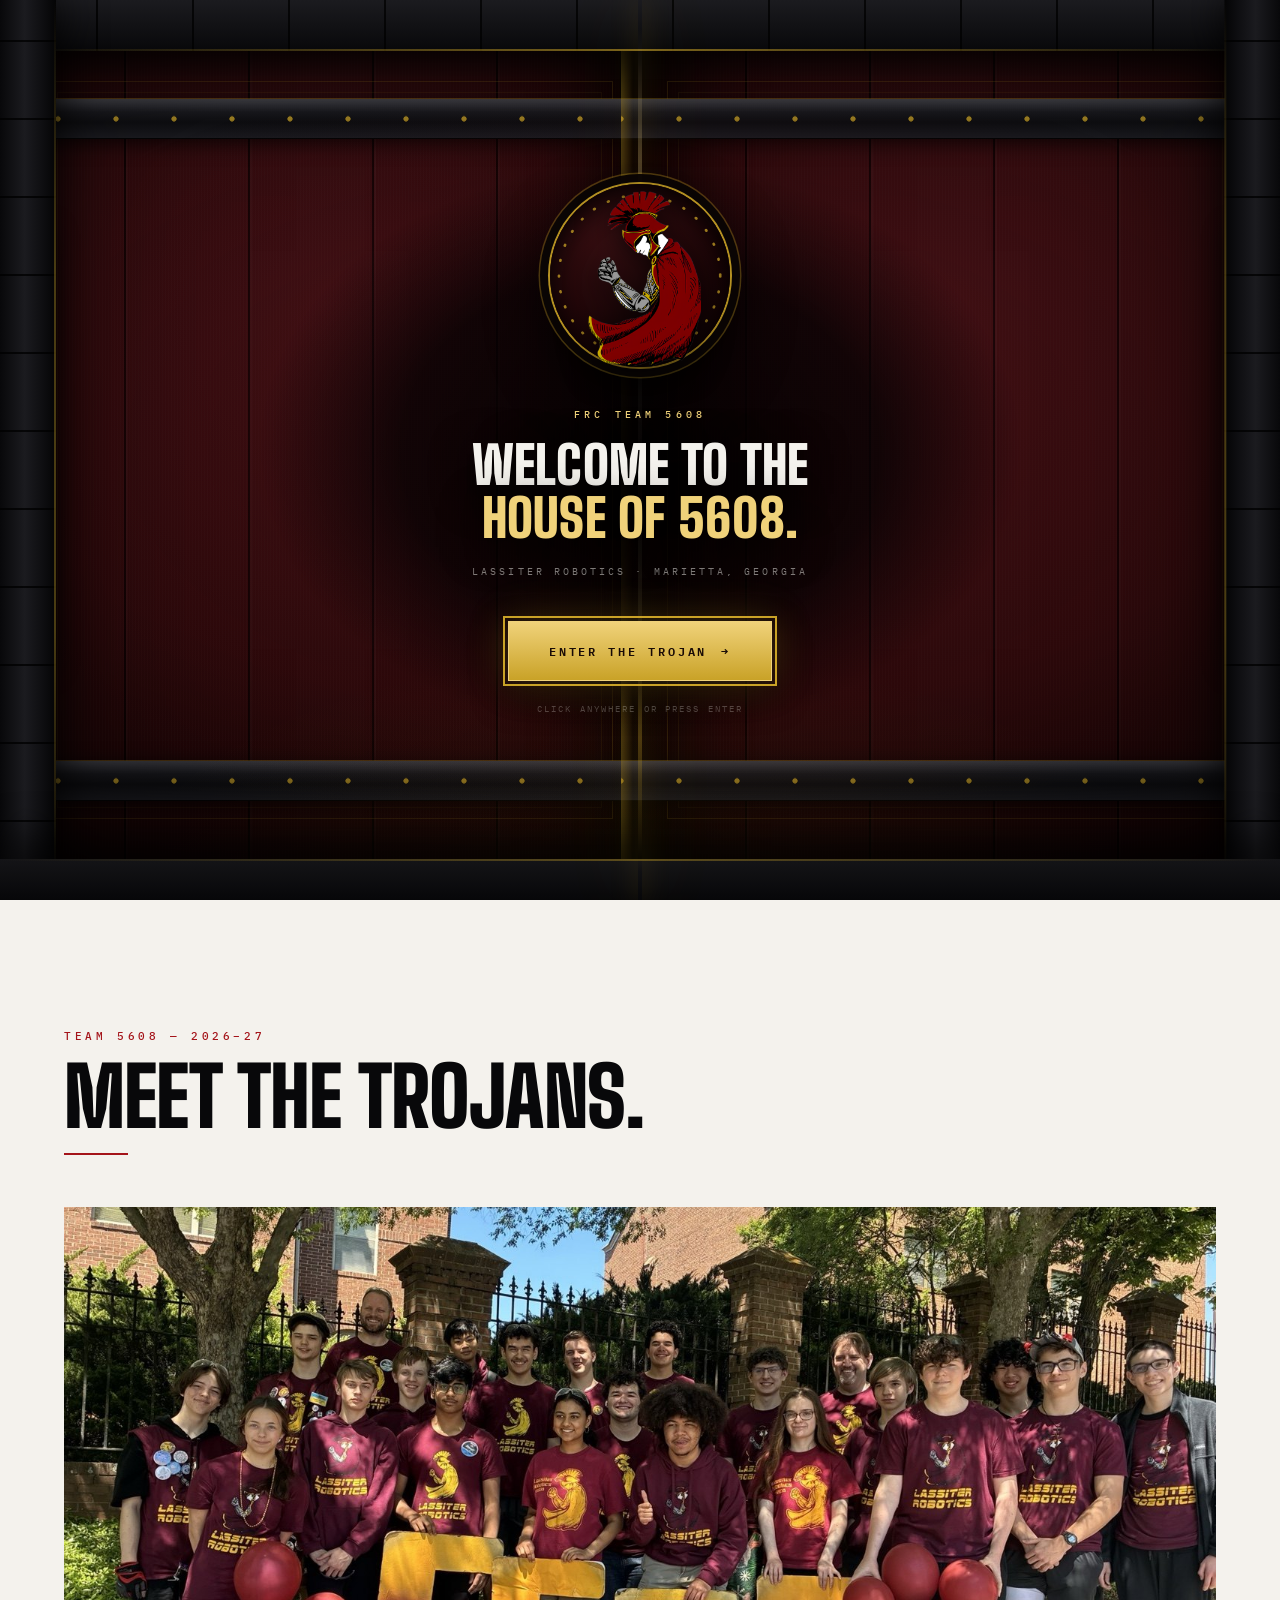
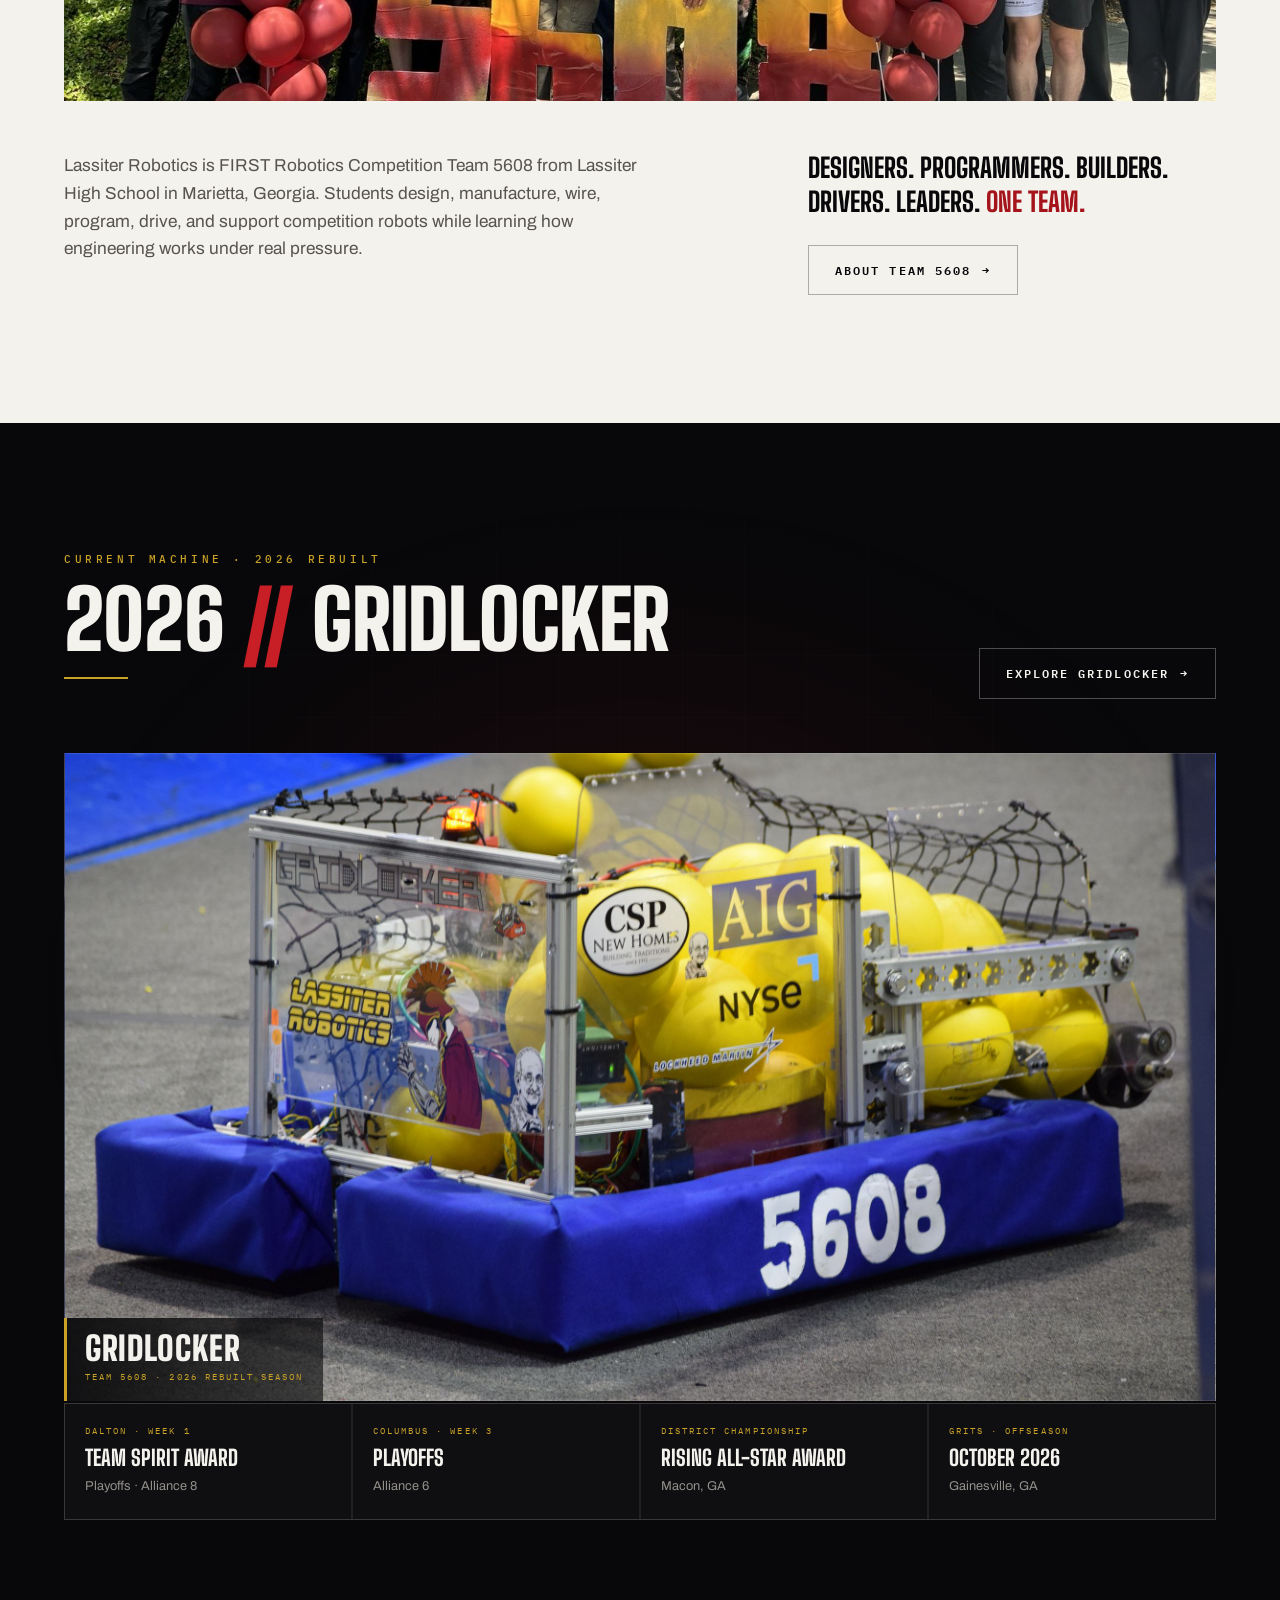
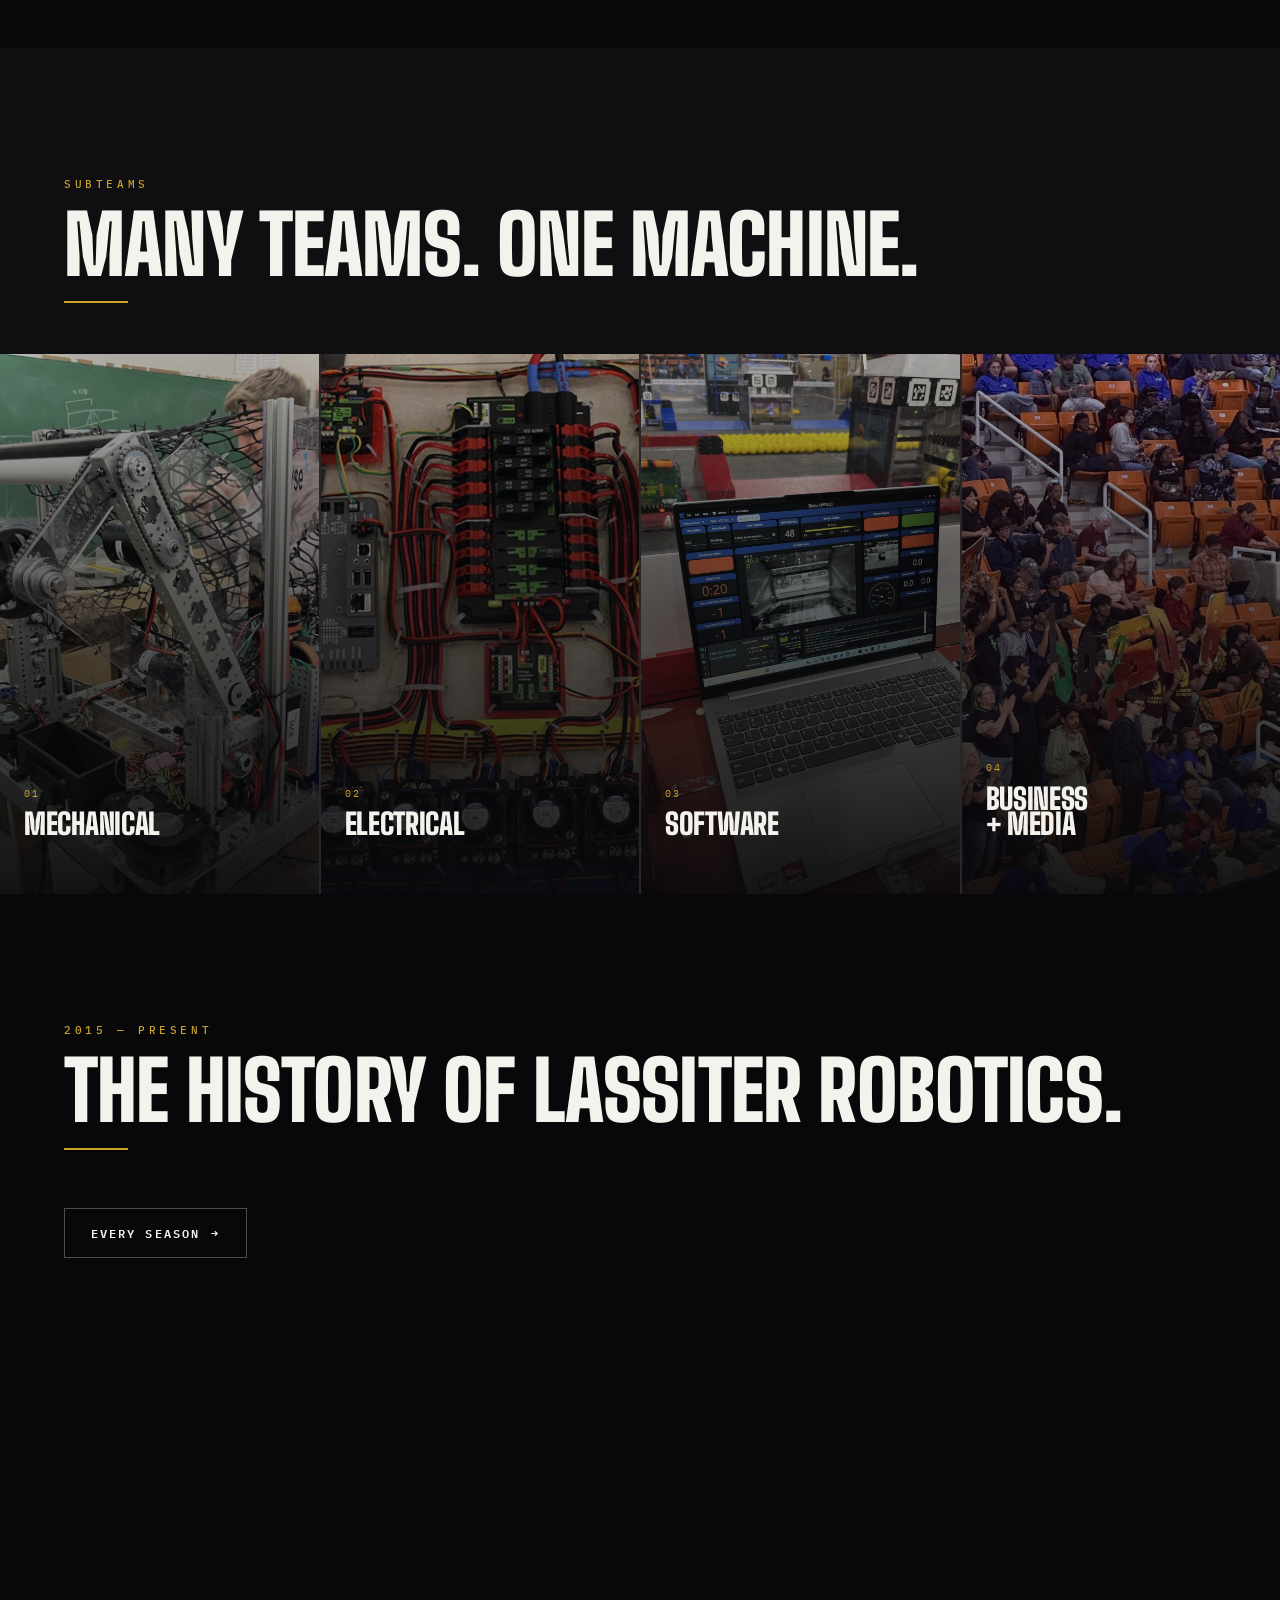
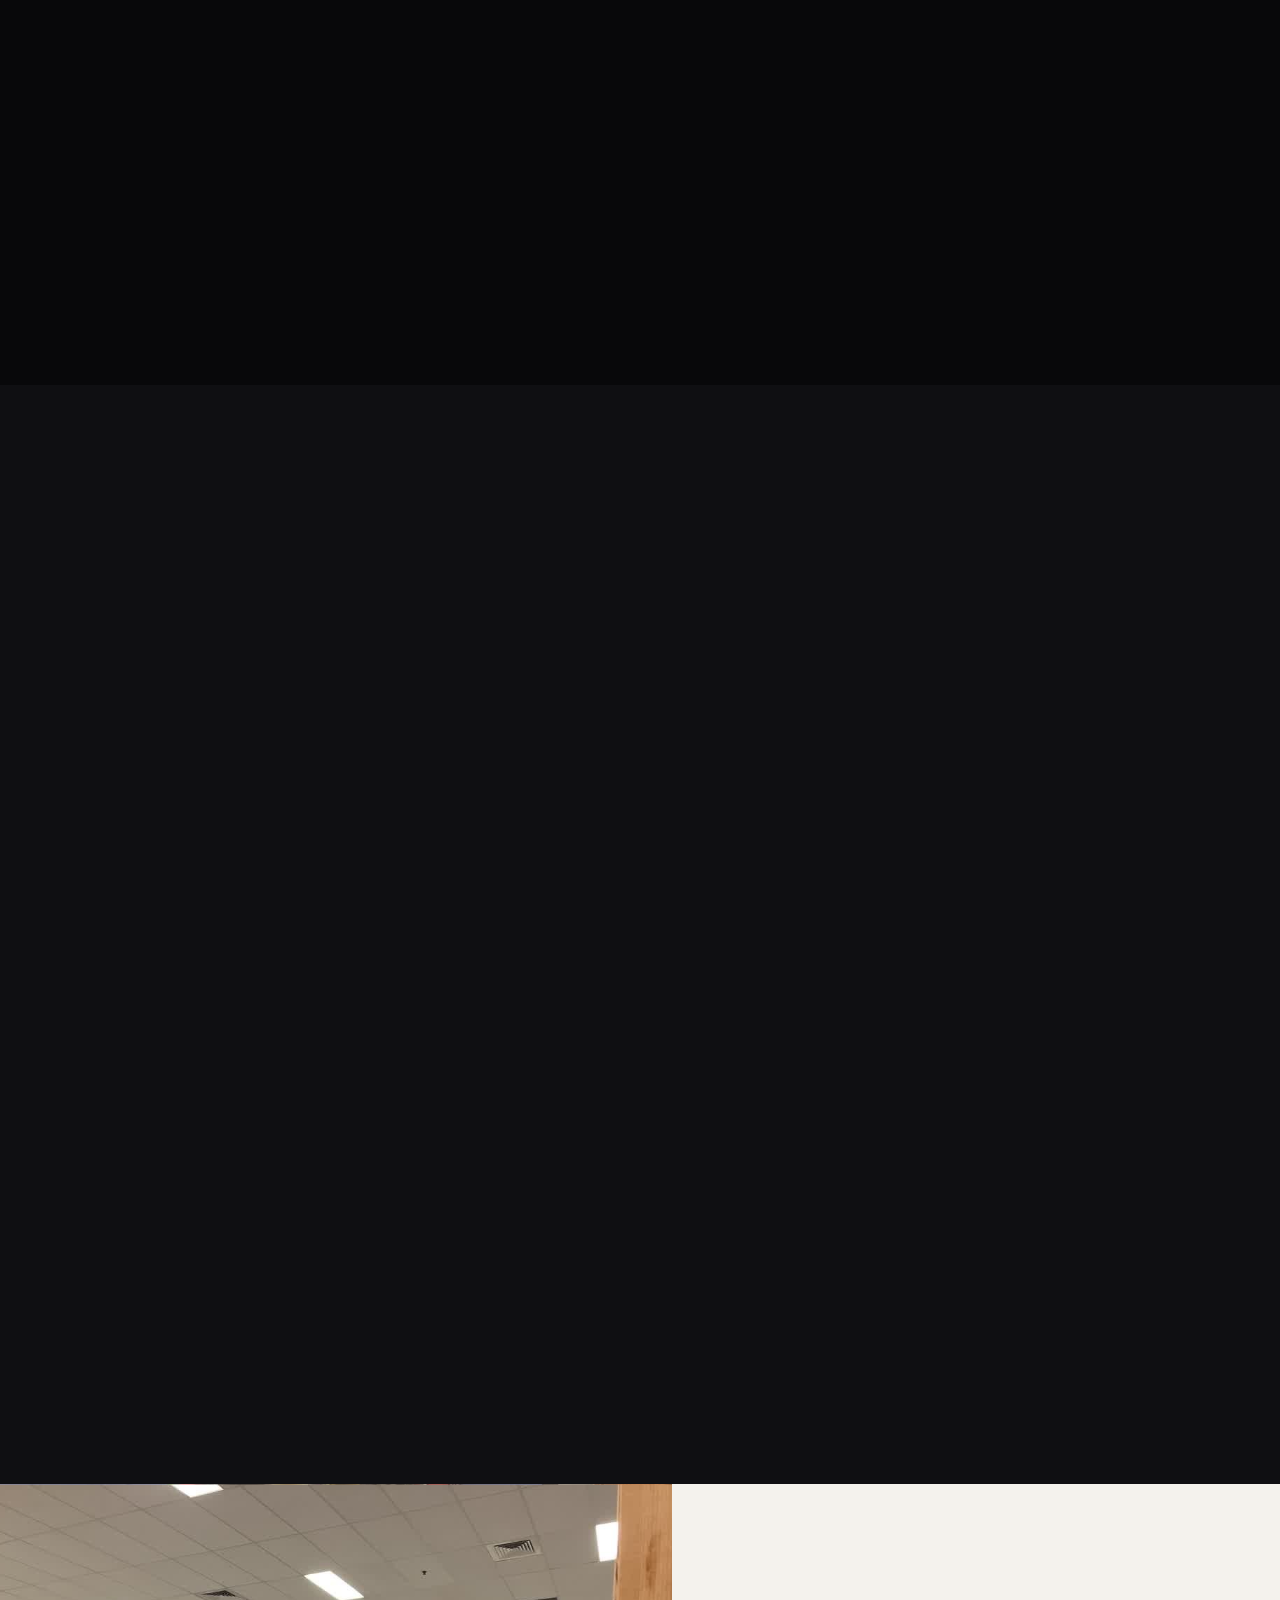
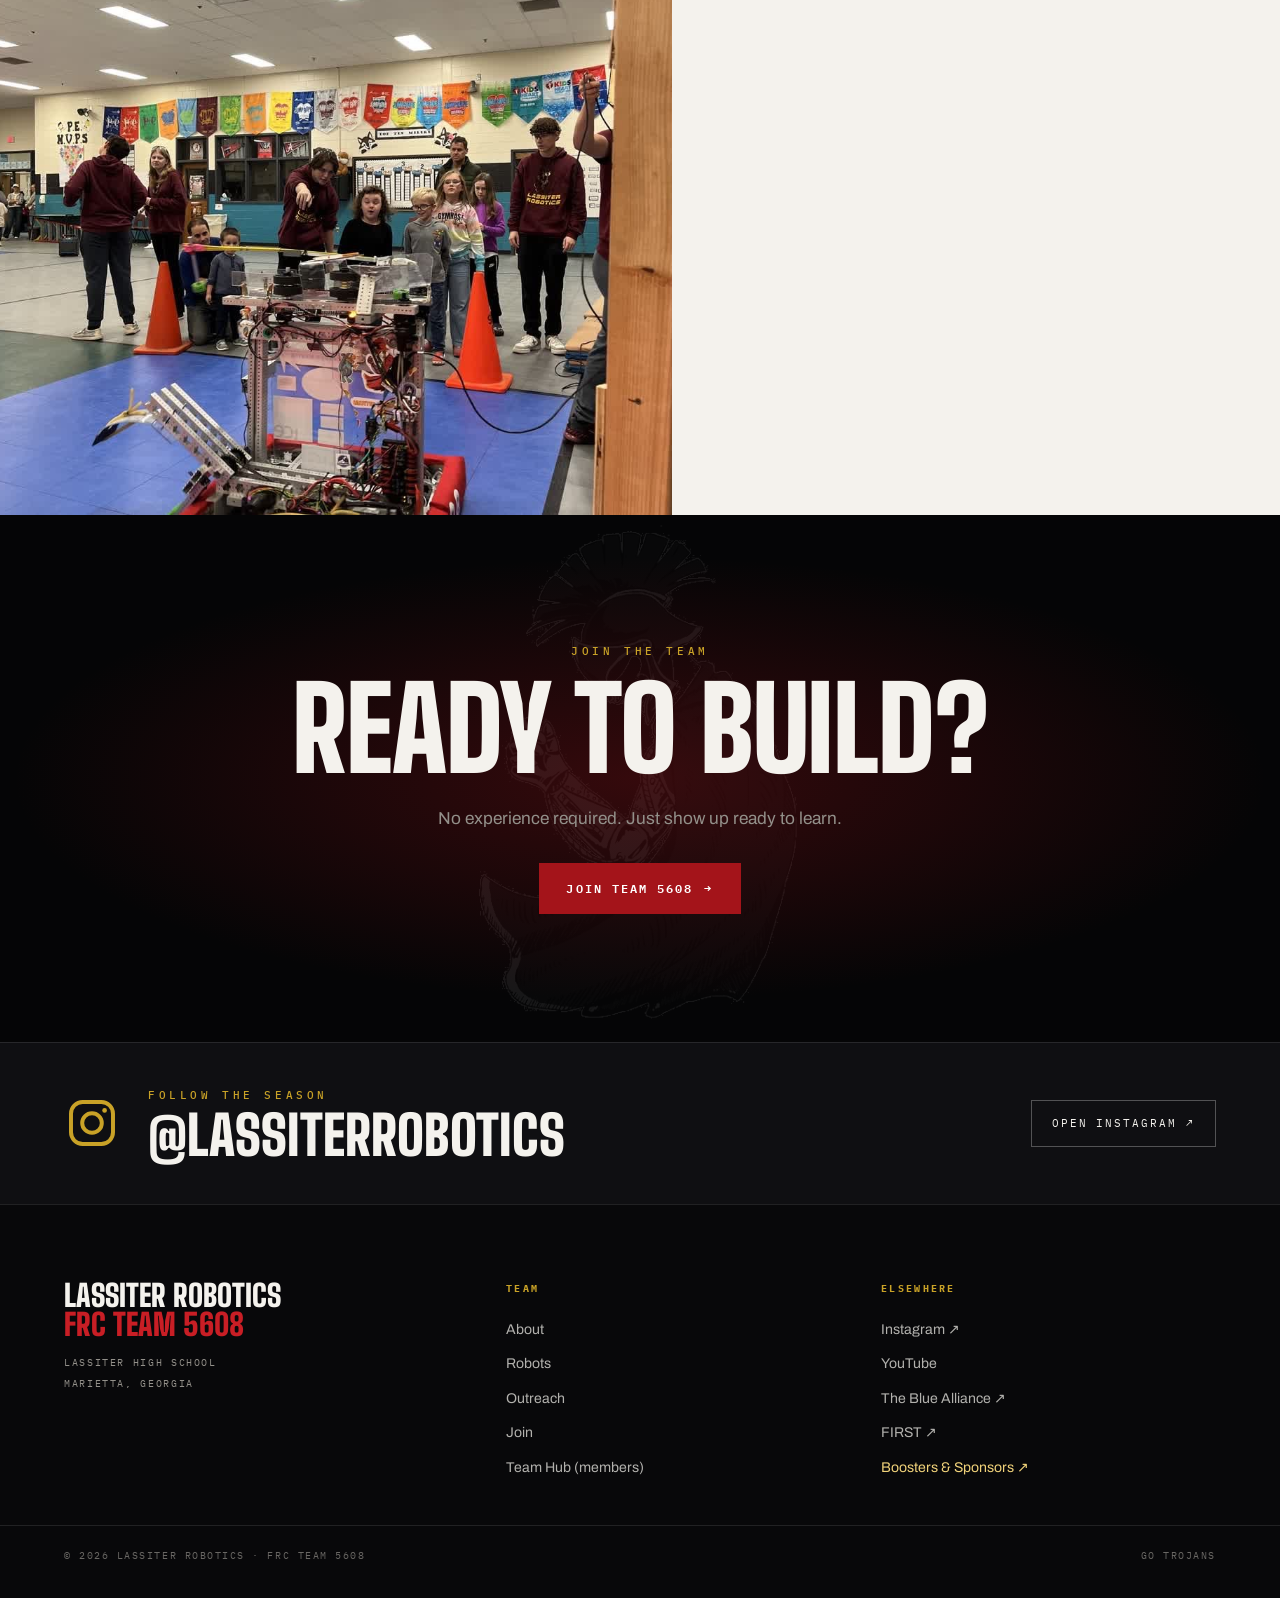
==== commit 9c627f65: "Smoother gate, hero slideshow, rebuilt Robots and Outreach pages - Gate: fix dark blob, hard-edged l" ====
--- a/index.html
+++ b/index.html
@@ -111,8 +111,16 @@
      HERO
      ================================================================ -->
 <section class="hero" id="top">
-  <!-- HERO IMAGE: add images/hero-robot.jpg, then delete data-slot below -->
-  <div class="hero-media slot" id="heroMedia" style="--img:url('images/hero.jpg');background-position:center 54%"></div>
+  <!-- HERO SLIDESHOW: photos cross-fade with a slow pan, one every 7 seconds.
+       To add one, copy a .hero-slide line and change the image and position. -->
+  <div class="hero-media" id="heroMedia">
+    <div class="hero-slide on" style="--img:url('images/2026/gridlocker-hero.jpg');background-position:center 62%"></div>
+    <div class="hero-slide" style="--img:url('images/2026/match-hub.jpg');background-position:center 40%"></div>
+    <div class="hero-slide" style="--img:url('images/2026/pit-crew.jpg');background-position:center 35%"></div>
+    <div class="hero-slide" style="--img:url('images/2026/match-red.jpg');background-position:center 55%"></div>
+    <div class="hero-slide" style="--img:url('images/2026/gridlocker-close.jpg');background-position:center 45%"></div>
+    <div class="hero-slide" style="--img:url('images/hero.jpg');background-position:center 54%"></div>
+  </div>
   <div class="hero-in">
     <div class="num">5608</div>
     <h1>Lassiter Robotics</h1>
@@ -624,8 +632,19 @@
     var stage = document.getElementById('callouts');
     if (stage) cio.observe(stage);
 
+    var media = document.getElementById("heroMedia");
+    /* hero slideshow: cross-fade + slow pan */
+    var slides = media.querySelectorAll(".hero-slide"), cur = 0;
+    if (slides.length > 1) setInterval(function(){
+      var prev = slides[cur];
+      cur = (cur + 1) % slides.length;
+      prev.classList.remove("on"); prev.classList.add("out");
+      slides[cur].classList.add("on");
+      setTimeout(function(){ prev.classList.remove("out"); }, 2000);
+    }, 7000);
+
     /* hero parallax */
-    var media = document.getElementById('heroMedia'), ticking = false;
+    var ticking = false;
     window.addEventListener('scroll', function(){
       if (ticking) return;
       ticking = true;
--- a/site.css
+++ b/site.css
@@ -194,6 +194,7 @@
   animation:breathe 4.8s ease-in-out infinite;
 }
 @keyframes breathe{0%,100%{opacity:.24}50%{opacity:.52}}
+#gate.open .seam{animation:none;opacity:0;transition:opacity .45s ease}
 #gate.arming .seam{
   animation:none;opacity:1;
   box-shadow:0 0 64px 16px rgba(240,210,122,.75),0 0 220px 70px rgba(201,162,39,.42);
@@ -202,12 +203,12 @@
 
 /* light spilling through as the doors part */
 .spill{
-  position:absolute;top:0;bottom:0;left:50%;width:2px;transform:translateX(-50%);z-index:2;
-  background:linear-gradient(180deg,rgba(240,210,122,0),rgba(240,210,122,.9),rgba(164,20,26,.6),rgba(240,210,122,0));
-  opacity:0;
-}
-#gate.open .spill{animation:spill 3s var(--ease) forwards}
-@keyframes spill{0%{opacity:0;width:2px}22%{opacity:1;width:78px}100%{opacity:0;width:105vw}}
+  position:absolute;top:0;bottom:0;left:0;right:0;z-index:2;pointer-events:none;
+  background:radial-gradient(50% 70% at 50% 50%,rgba(240,210,122,.55),rgba(164,20,26,.22) 45%,transparent 72%);
+  opacity:0;transform:scaleX(.02);will-change:transform,opacity;
+}
+#gate.open .spill{animation:spill 2.6s cubic-bezier(.4,0,.2,1) forwards}
+@keyframes spill{0%{opacity:0;transform:scaleX(.02)}18%{opacity:.9;transform:scaleX(.18)}100%{opacity:0;transform:scaleX(1.25)}}
 
 /* atmosphere */
 .haze{position:absolute;inset:0;z-index:6;pointer-events:none;
@@ -233,7 +234,9 @@
   content:"";position:absolute;left:50%;top:50%;transform:translate(-50%,-50%);
   width:min(1000px,88vw);height:min(760px,86vh);pointer-events:none;
   background:radial-gradient(50% 50% at 50% 50%,rgba(4,2,3,.92) 0%,rgba(4,2,3,.74) 48%,rgba(4,2,3,0) 76%);
-}
+  transition:opacity .7s ease;
+}
+#gate.open .gate-ui::before{opacity:0}
 
 /* the emblem — real Trojan mark, forged into a medallion */
 .emblem{
@@ -314,8 +317,8 @@
 @keyframes openL{0%{transform:translateX(0)}100%{transform:translateX(-101%)}}
 @keyframes openR{0%{transform:translateX(0)}100%{transform:translateX(101%)}}
 #gate.open .arch{animation:archOut 3.2s cubic-bezier(.5,.02,.2,1) forwards}
-@keyframes archOut{0%{opacity:1}64%{opacity:1}100%{opacity:0;transform:scale(1.14)}}
-#gate.open .haze,#gate.open .motes{animation:none;opacity:0;transition:opacity 1s ease}
+@keyframes archOut{0%{opacity:1}40%{opacity:1}100%{opacity:0;transform:scale(1.06)}}
+#gate.open .haze,#gate.open .motes{opacity:0;transition:opacity 1.1s ease}
 
 @media(max-width:620px){
   .ram{display:none}
@@ -938,3 +941,143 @@
 /* nav: keep every link on one line at laptop widths */
 .nav-links a,.mark span{white-space:nowrap}
 @media(max-width:1180px){.nav-links{gap:20px}.mark span{display:none}}
+
+/* ==================================================================
+   12. HERO SLIDESHOW — cross-fade with a slow pan (Ken Burns)
+   ================================================================== */
+.hero-media{background:var(--char)}
+.hero-slide{
+  position:absolute;inset:0;background-image:var(--img);background-size:cover;background-repeat:no-repeat;
+  opacity:0;transition:opacity 1.8s ease;will-change:opacity,transform;
+}
+.hero-slide.on{opacity:1}
+.hero-slide.on,.hero-slide.out{animation:heroPan 9.5s linear forwards}
+.hero-slide:nth-child(even).on,.hero-slide:nth-child(even).out{animation-name:heroPan2}
+@keyframes heroPan{from{transform:scale(1.12) translate3d(-1.8%,.6%,0)}to{transform:scale(1.03) translate3d(1.8%,-.6%,0)}}
+@keyframes heroPan2{from{transform:scale(1.03) translate3d(1.8%,0,0)}to{transform:scale(1.12) translate3d(-1.8%,-.8%,0)}}
+@media(prefers-reduced-motion:reduce){.hero-slide.on{animation:none;transform:none}}
+
+/* ==================================================================
+   13. TEAM FONT — Running With Scissors for the 5608 numbers.
+   Loads only when the Adobe Fonts Web Project link is added to a page;
+   until then this falls back to the current display font (no change).
+   ================================================================== */
+:root{--num:"cc-running-with-scissors","CC Running With Scissors",var(--disp)}
+.hero .num,.mark b,.p2-years .y{font-family:var(--num)}
+
+/* ==================================================================
+   14. INNER PAGES v2 (robots, outreach) — editorial, photo-led.
+   Scoped to body.page2 so the homepage is untouched.
+   No gradient text, no glows, no grid backgrounds, no hover-lift cards,
+   sentence-case headings, real tables and lists instead of boxes.
+   ================================================================== */
+body.page2{background:#0B0B0D}
+.page2 h1,.page2 h2,.page2 h3{text-transform:none;letter-spacing:-.005em}
+.p2-wrap{max-width:1180px;margin:0 auto;padding:0 var(--pad)}
+.p2-narrow{max-width:860px}
+
+/* cover photo: shown as-is, only a soft fade at the top for the nav */
+.p2-cover{position:relative;height:min(76svh,820px);min-height:340px;overflow:hidden;background:#000}
+.p2-cover-img{width:100%;height:100%;object-fit:cover;object-position:center 60%;display:block}
+.p2-cover::after{content:"";position:absolute;inset:0;pointer-events:none;
+  background:linear-gradient(180deg,rgba(8,8,10,.7) 0,rgba(8,8,10,0) 22%,rgba(8,8,10,0) 80%,#0F0F12 100%)}
+
+/* nameplate strip under the photo */
+.p2-plate{background:#0F0F12;padding:clamp(28px,4vw,48px) 0 clamp(40px,5vw,64px);border-bottom:1px solid var(--line)}
+.p2-plate-in{display:flex;align-items:flex-end;justify-content:space-between;gap:24px}
+.p2-eyebrow{font-family:var(--sans);font-weight:600;font-size:.95rem;color:var(--gold-lt)}
+.p2-wordmark{margin-top:12px;line-height:0}
+.p2-wordmark img{width:min(760px,100%);height:auto;image-rendering:auto}
+.p2-sticker{width:clamp(120px,15vw,200px);height:auto;transform:rotate(-5deg);margin-bottom:-6px;filter:drop-shadow(0 10px 18px rgba(0,0,0,.55))}
+@media(max-width:620px){.p2-sticker{display:none}}
+.p2-title{font-family:var(--disp);font-weight:800;font-size:clamp(3rem,8vw,6.4rem);line-height:.92;margin-top:10px}
+.p2-intro{margin-top:clamp(20px,3vw,30px)}
+.p2-intro p{font-size:clamp(1.02rem,1.3vw,1.18rem);line-height:1.65;color:#E6E2DA;max-width:64ch}
+.p2-links{display:flex;flex-wrap:wrap;gap:8px 26px;margin-top:22px}
+.p2-links a,.p2-source a{color:var(--white);text-decoration:underline;text-decoration-color:rgba(201,162,39,.6);text-underline-offset:4px;text-decoration-thickness:1px;font-weight:500}
+.p2-links a:hover,.p2-source a:hover{color:var(--gold-lt)}
+.p2-intro .p2-links{font-size:.95rem}
+
+/* sections */
+.p2-sec{padding:clamp(56px,8vw,104px) 0}
+.p2-dark{background:#0F0F12;border-top:1px solid var(--line);border-bottom:1px solid var(--line)}
+.p2-h{font-family:var(--disp);font-weight:800;font-size:clamp(2.2rem,4.4vw,3.5rem);line-height:.95;margin-bottom:18px}
+.p2-note{color:var(--muted);font-size:.95rem;max-width:62ch;margin-bottom:26px}
+.p2-body{font-size:clamp(1.02rem,1.25vw,1.12rem);line-height:1.7;color:#E3DFD7;max-width:66ch}
+.p2-source{margin-top:18px;font-size:.85rem;color:var(--muted)}
+.p2-split{display:grid;grid-template-columns:1.1fr .9fr;gap:clamp(32px,5vw,72px);align-items:start}
+@media(max-width:900px){.p2-split{grid-template-columns:1fr}}
+
+/* spec sheet */
+.p2-spec{width:100%;border-collapse:collapse}
+.p2-spec tr{border-top:1px solid var(--line)}
+.p2-spec tr:last-child{border-bottom:1px solid var(--line)}
+.p2-spec th{text-align:left;vertical-align:top;width:8.5rem;padding:15px 16px 15px 0;font-weight:600;font-size:.95rem;color:var(--gold-lt)}
+.p2-spec td{padding:15px 0;color:#DDD8CF;line-height:1.55}
+@media(max-width:520px){.p2-spec th,.p2-spec td{display:block;width:auto;padding:0}.p2-spec th{padding-top:14px}.p2-spec td{padding:4px 0 14px}}
+
+/* photos with captions */
+.p2-fig{margin:0}
+.p2-fig img{width:100%;height:auto;display:block;background:#111}
+.p2-fig figcaption{font-size:.86rem;color:var(--muted);margin-top:10px}
+.p2-fig a{display:block;cursor:zoom-in}
+.p2-photos{display:grid;grid-template-columns:1fr 1fr;gap:clamp(20px,3vw,34px) clamp(16px,2.2vw,26px);margin-top:8px}
+.p2-photos .wide{grid-column:1/-1}
+@media(max-width:620px){.p2-photos{grid-template-columns:1fr}}
+
+/* results scoreboard */
+.p2-table-wrap{overflow-x:auto;margin-top:8px}
+.p2-board{width:100%;min-width:720px;border-collapse:collapse;font-size:.95rem}
+.p2-board th{text-align:left;font-weight:600;font-size:.8rem;color:var(--muted);padding:0 14px 12px 0;border-bottom:1px solid rgba(255,255,255,.22)}
+.p2-board td{padding:16px 14px 16px 0;border-bottom:1px solid var(--line);vertical-align:top;color:#DDD8CF}
+.p2-board td b{display:block;color:var(--white);font-weight:600}
+.p2-board td span{display:block;font-size:.82rem;color:var(--muted);margin-top:2px}
+.p2-board td:nth-child(3),.p2-board td:nth-child(4){font-variant-numeric:tabular-nums}
+.p2-board .aw{color:var(--gold-lt);font-weight:600}
+
+/* every season */
+.p2-years{list-style:none;border-top:1px solid var(--line)}
+.p2-years li{display:grid;grid-template-columns:7.5rem 168px 1fr;gap:clamp(14px,2.4vw,28px);align-items:center;padding:16px 0;border-bottom:1px solid var(--line)}
+.p2-years .y{font-family:var(--num);font-weight:900;font-size:clamp(1.9rem,3vw,2.5rem);line-height:1}
+.p2-years img,.p2-years .noimg{width:168px;height:112px;object-fit:cover;display:block;background:#0A0A0C}
+.p2-years img.contain{object-fit:contain}
+.p2-years .noimg{display:grid;place-items:center;font-size:.78rem;color:var(--muted);border:1px dashed rgba(255,255,255,.14)}
+.p2-years b{font-weight:600;font-size:.95rem;color:var(--white)}
+.p2-years p{color:#CFCAC1;font-size:.92rem;margin-top:4px;line-height:1.55}
+.p2-years li.gap{grid-template-columns:7.5rem 1fr;color:var(--muted)}
+.p2-years li.gap .y{color:rgba(244,242,237,.45)}
+.p2-years li.gap p{color:var(--muted);margin:0}
+@media(max-width:700px){
+  .p2-years li{grid-template-columns:96px 1fr;align-items:start}
+  .p2-years img,.p2-years .noimg{width:96px;height:64px;grid-row:span 2}
+  .p2-years .y{grid-column:2;font-size:1.7rem}
+  .p2-years li>div{grid-column:2}
+  .p2-years li.gap{grid-template-columns:96px 1fr}
+  .p2-years li.gap .y{grid-column:1}
+}
+
+/* join strip */
+.p2-join{background:#0F0F12;border-top:1px solid var(--line);padding:clamp(36px,5vw,56px) 0}
+.p2-join .p2-wrap{display:flex;align-items:center;justify-content:space-between;gap:24px;flex-wrap:wrap}
+.p2-join p{font-size:clamp(1.1rem,1.6vw,1.35rem);color:#E6E2DA;max-width:46ch}
+
+/* outreach log */
+.p2-log{list-style:none;border-top:1px solid var(--line);margin-top:8px}
+.p2-log li{display:grid;grid-template-columns:11rem 1fr;gap:clamp(14px,3vw,40px);padding:clamp(22px,3vw,30px) 0;border-bottom:1px solid var(--line)}
+.p2-log time{color:var(--gold-lt);font-weight:600;font-size:.95rem;padding-top:6px}
+.p2-log h3{font-family:var(--disp);font-weight:800;font-size:clamp(1.7rem,2.6vw,2.2rem);line-height:1}
+.p2-log p{color:#DDD8CF;margin-top:10px;max-width:62ch;line-height:1.65}
+.p2-log a{display:inline-block;margin-top:10px;color:var(--white);text-decoration:underline;text-decoration-color:rgba(201,162,39,.6);text-underline-offset:4px;font-size:.92rem}
+@media(max-width:620px){.p2-log li{grid-template-columns:1fr;gap:6px}}
+.p2-stats{display:grid;grid-template-columns:repeat(3,1fr);gap:20px;margin-top:8px}
+.p2-stats dt{color:var(--muted);font-size:.92rem}
+.p2-stats dd{margin-top:8px}
+@media(max-width:620px){.p2-stats{grid-template-columns:1fr}}
+.p2-thanks{border-left:2px solid var(--crimson);padding-left:clamp(20px,3vw,30px)}
+.p2-thanks h3{font-family:var(--disp);font-weight:800;font-size:1.9rem}
+.p2-thanks p{color:#DDD8CF;margin-top:10px}
+.p2-thanks ul{list-style:none;margin-top:16px}
+.p2-thanks li{font-weight:600;padding:5px 0;border-bottom:1px solid var(--line)}
+.p2-thanks a{display:inline-block;margin-top:18px;color:var(--gold-lt);text-decoration:underline;text-underline-offset:4px}
+.p2-photos img{aspect-ratio:3/2;object-fit:cover}
+.p2-photos .wide img{aspect-ratio:21/10}
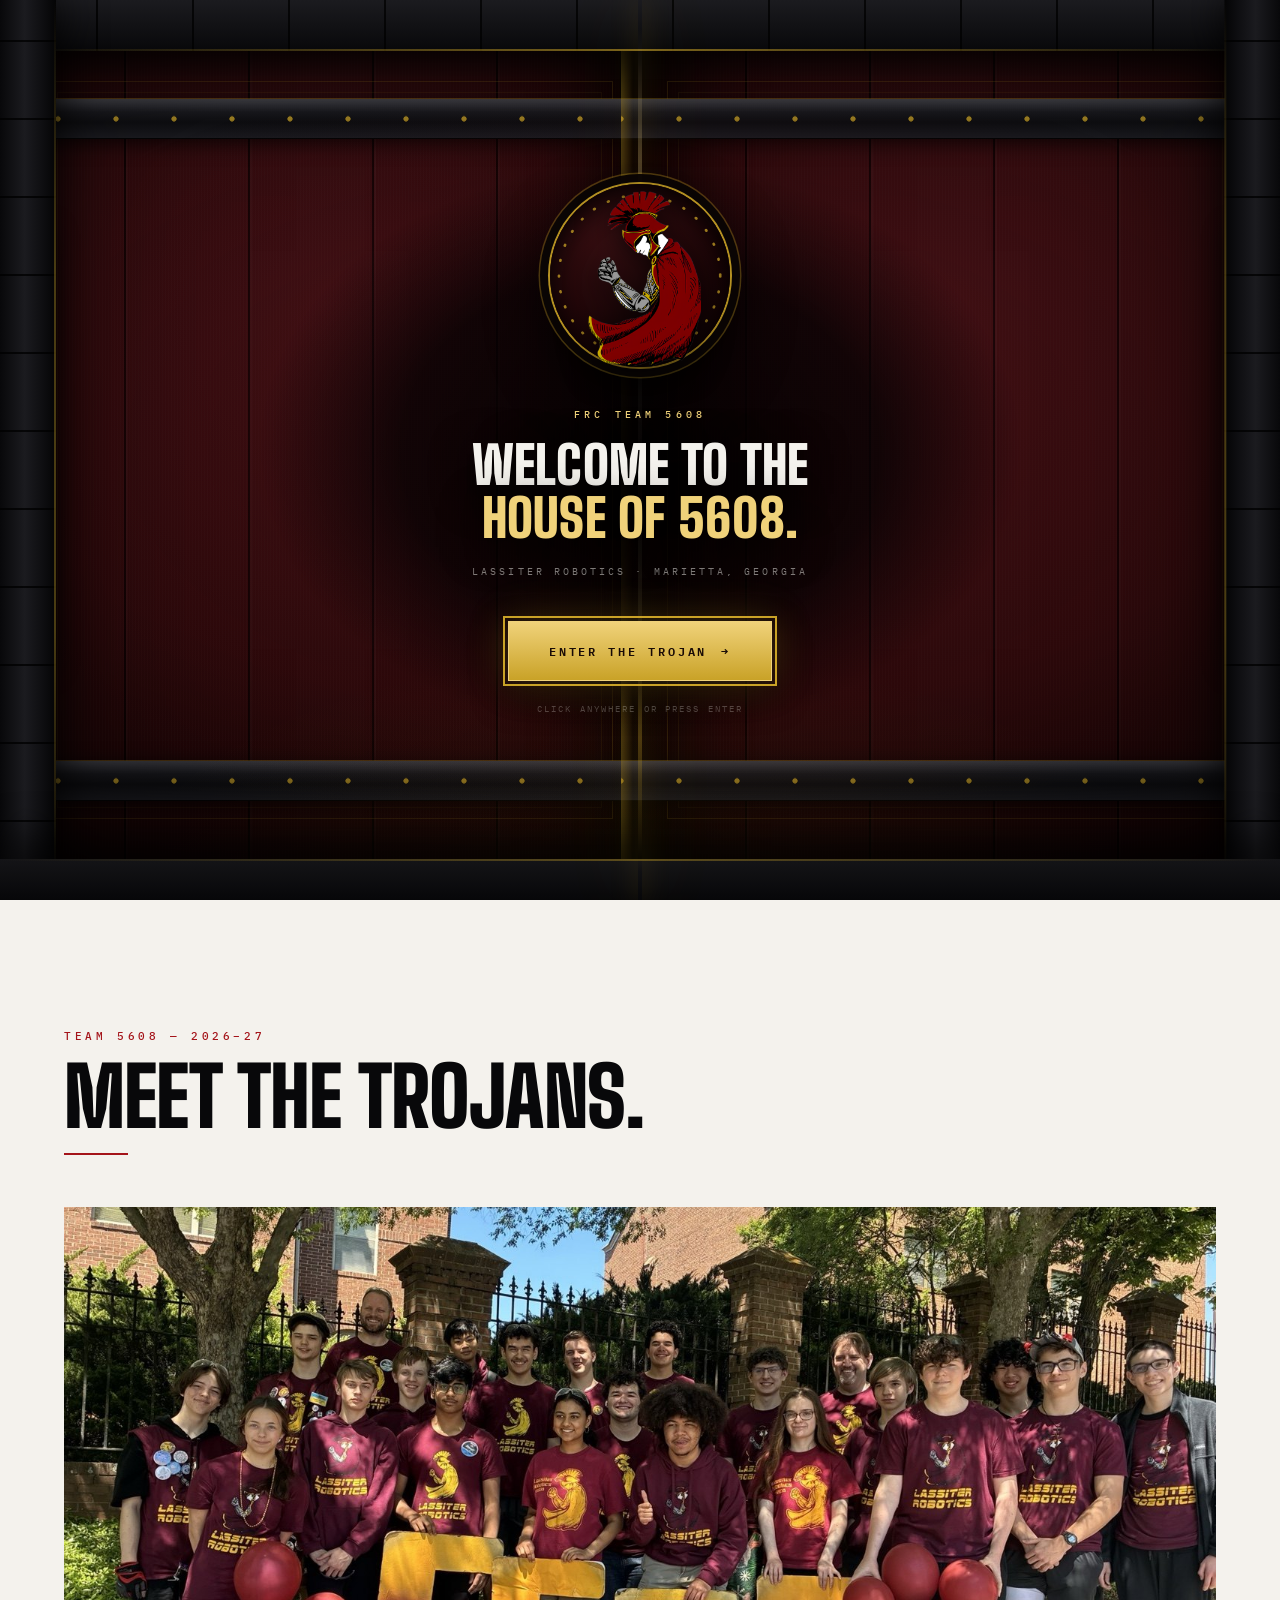
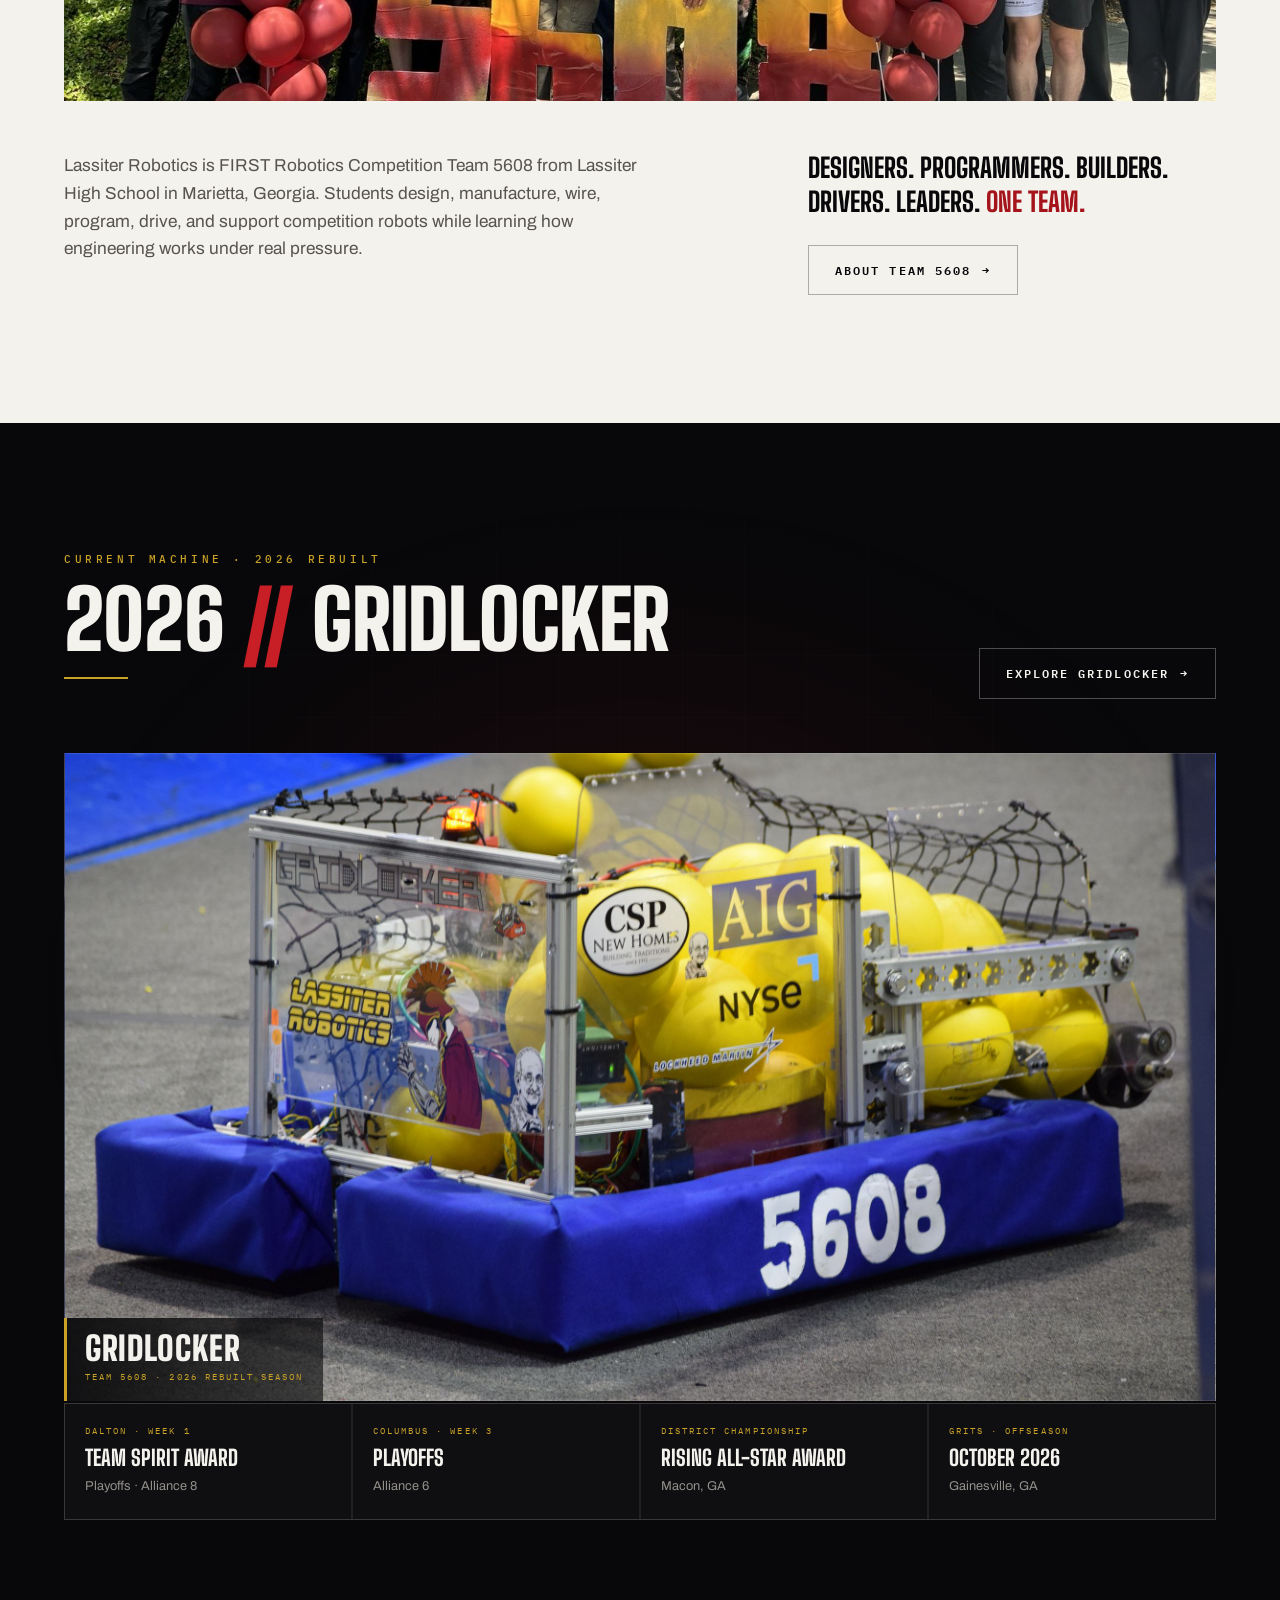
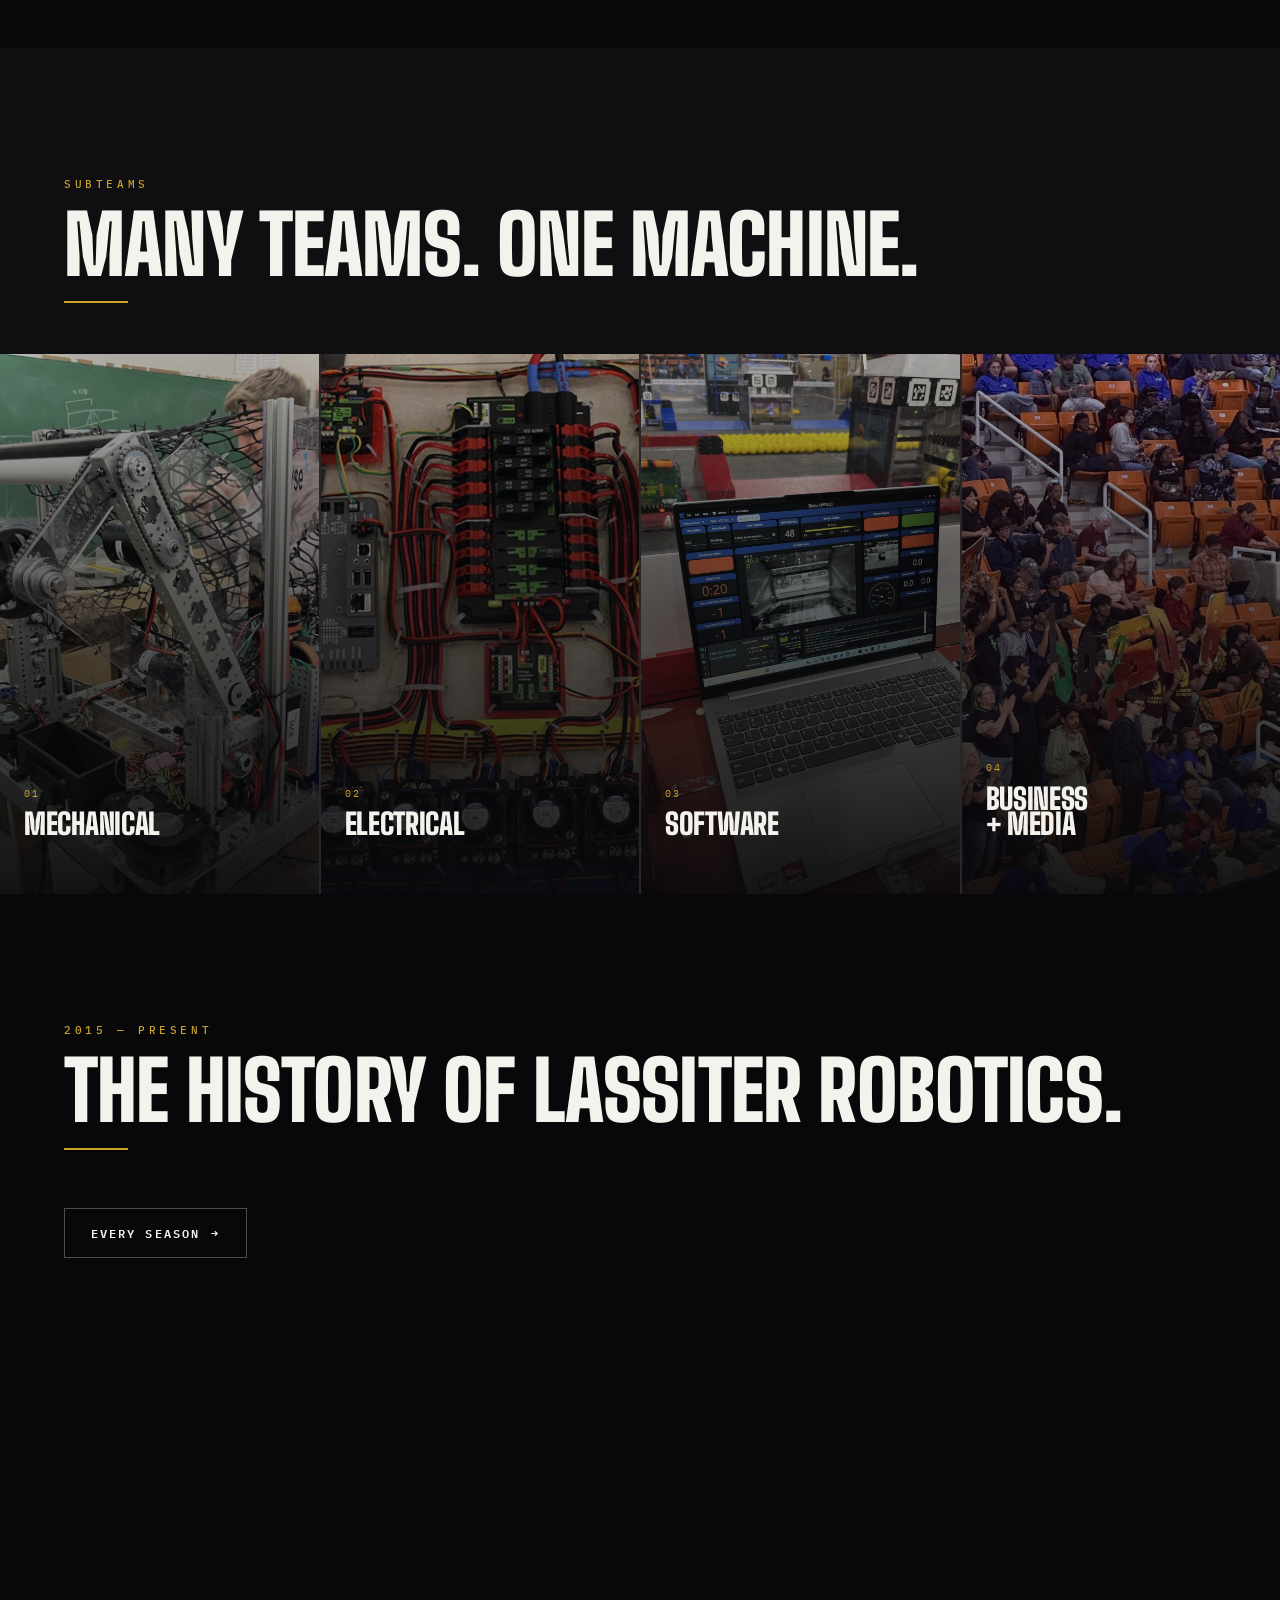
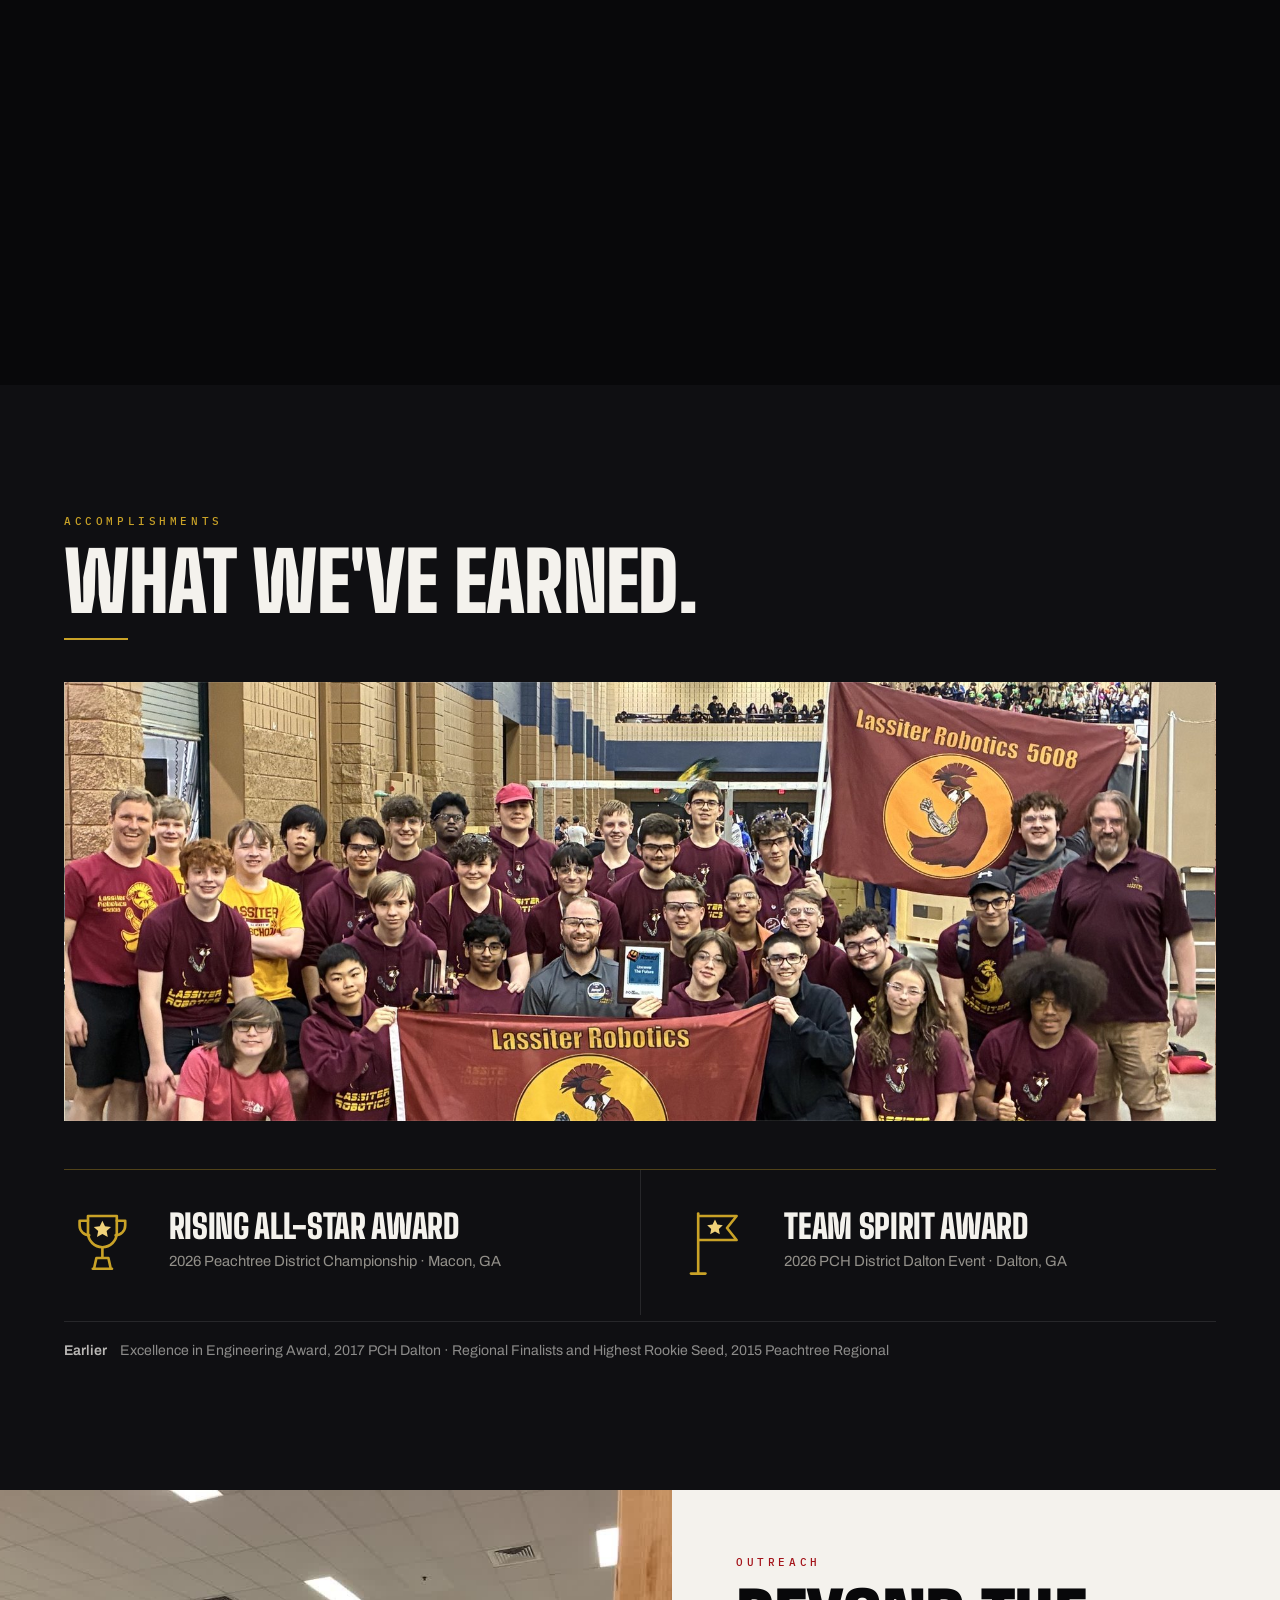
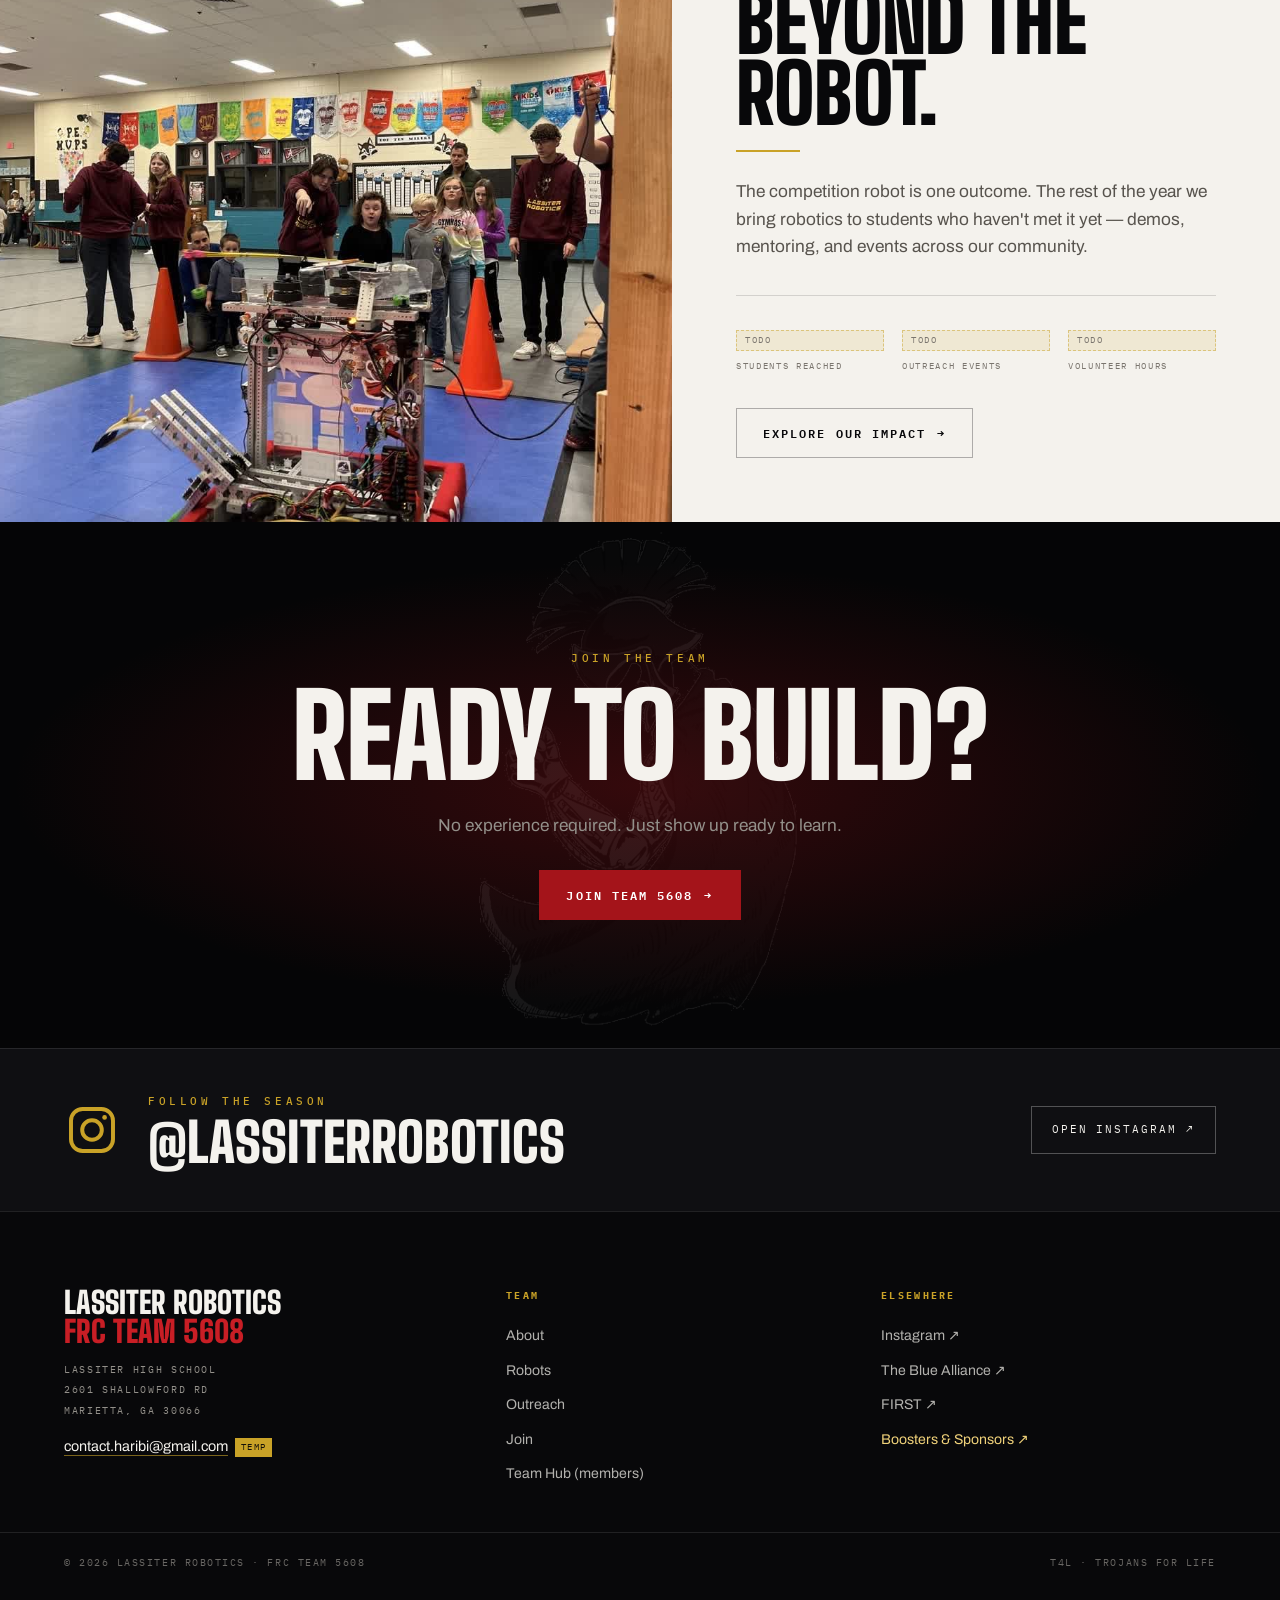
==== commit 82d1b1e0: "Consistent nav, quieter awards, hub and join redesign, new logo and photos - One nav/menu/footer on " ====
--- a/index.html
+++ b/index.html
@@ -82,8 +82,8 @@
 <header class="nav" id="nav">
   <div class="nav-in">
     <a class="mark" href="#top"><b>5608</b><span>Lassiter Robotics</span></a>
-    <nav class="nav-links">
-      <a href="#top">Home</a>
+    <nav class="nav-links" aria-label="Main">
+      <a class="on" aria-current="page" href="#top">Home</a>
       <a href="#about">About</a>
       <a href="robots.html">Robots</a>
       <a href="outreach.html">Outreach</a>
@@ -115,9 +115,12 @@
        To add one, copy a .hero-slide line and change the image and position. -->
   <div class="hero-media" id="heroMedia">
     <div class="hero-slide on" style="--img:url('images/2026/gridlocker-hero.jpg');background-position:center 62%"></div>
+    <div class="hero-slide" style="--img:url('images/2026/stands-5608.jpg');background-position:center 40%"></div>
     <div class="hero-slide" style="--img:url('images/2026/match-hub.jpg');background-position:center 40%"></div>
+    <div class="hero-slide" style="--img:url('images/2026/drive-team.jpg');background-position:center 45%"></div>
     <div class="hero-slide" style="--img:url('images/2026/pit-crew.jpg');background-position:center 35%"></div>
     <div class="hero-slide" style="--img:url('images/2026/match-red.jpg');background-position:center 55%"></div>
+    <div class="hero-slide" style="--img:url('images/2026/human-player.jpg');background-position:center 30%"></div>
     <div class="hero-slide" style="--img:url('images/2026/gridlocker-close.jpg');background-position:center 45%"></div>
     <div class="hero-slide" style="--img:url('images/hero.jpg');background-position:center 54%"></div>
   </div>
@@ -380,29 +383,31 @@
       <div class="rule"></div>
     </div>
     <div class="awards-photo slot rv" style="--d:.05s;--img:url('images/awards-team.jpg');background-position:center 46%"></div>
-    <!-- Every award listed by The Blue Alliance (thebluealliance.com/team/5608/history). -->
-    <div class="awards">
-      <div class="plaque rv" style="--d:0s">
-        <div class="yr">2026 · GridLocker</div>
-        <h3>Rising All-Star Award</h3>
-        <p>Peachtree District Championship · Macon, GA</p>
-      </div>
-      <div class="plaque rv" style="--d:.08s">
-        <div class="yr">2026 · GridLocker</div>
-        <h3>Team Spirit Award</h3>
-        <p>PCH District Dalton Event · Dalton, GA</p>
-      </div>
-      <div class="plaque rv" style="--d:.16s">
-        <div class="yr">2017 · Steamworks</div>
-        <h3>Excellence in Engineering Award</h3>
-        <p>PCH District Dalton Event · Dalton, GA</p>
-      </div>
-      <div class="plaque rv" style="--d:.24s">
-        <div class="yr">2015 · Rookie season</div>
-        <h3>Regional Finalists</h3>
-        <p>Peachtree Regional, where 5608 was also the Highest Rookie Seed.</p>
-      </div>
-    </div>
+    <!-- Every award listed by The Blue Alliance (thebluealliance.com/team/5608/history).
+         The current season leads; earlier awards sit on one quiet line. -->
+    <div class="honors">
+      <div class="honor rv">
+        <svg class="honor-ico" viewBox="0 0 64 64" aria-hidden="true">
+          <path d="M20 10h24v14a12 12 0 0 1-24 0z"/><path d="M20 14h-7v4a8 8 0 0 0 8 8M44 14h7v4a8 8 0 0 1-8 8"/>
+          <path d="M32 36v9M24 54h16M27 45h10l2 9H25z"/><path class="fill" d="M32 14l2.2 4.6 5 .6-3.7 3.4 1 4.9L32 25l-4.5 2.5 1-4.9-3.7-3.4 5-.6z"/>
+        </svg>
+        <div>
+          <h3>Rising All-Star Award</h3>
+          <p>2026 Peachtree District Championship · Macon, GA</p>
+        </div>
+      </div>
+      <div class="honor rv" style="--d:.08s">
+        <svg class="honor-ico" viewBox="0 0 64 64" aria-hidden="true">
+          <path d="M16 8v50"/><path d="M16 10h32l-8 10 8 10H16"/><path class="fill" d="M30 13l2 4.1 4.5.6-3.3 3.1.8 4.4-4-2.2-4 2.2.8-4.4-3.3-3.1 4.5-.6z"/>
+          <path d="M10 58h12"/>
+        </svg>
+        <div>
+          <h3>Team Spirit Award</h3>
+          <p>2026 PCH District Dalton Event · Dalton, GA</p>
+        </div>
+      </div>
+    </div>
+    <p class="honors-earlier rv"><b>Earlier</b> Excellence in Engineering Award, 2017 PCH Dalton · Regional Finalists and Highest Rookie Seed, 2015 Peachtree Regional</p>
   </div>
 </section>
 
@@ -467,7 +472,8 @@
   <div class="foot">
     <div>
       <h4>Lassiter Robotics<br><span style="color:var(--crimson-lt)">FRC Team 5608</span></h4>
-      <div class="addr">Lassiter High School<br>Marietta, Georgia</div>
+      <address class="addr">Lassiter High School<br>2601 Shallowford Rd<br>Marietta, GA 30066</address>
+      <p class="foot-mail"><a href="mailto:contact.haribi@gmail.com">contact.haribi@gmail.com</a> <span class="temp">temp</span></p>
     </div>
     <div class="col">
       <b>Team</b>
@@ -479,9 +485,7 @@
     </div>
     <div class="col">
       <b>Elsewhere</b>
-      <!-- Instagram handle from The Blue Alliance team profile. LINK: real YouTube URL -->
       <a href="https://www.instagram.com/lassiterrobotics/" target="_blank" rel="noopener">Instagram ↗</a>
-      <a href="#">YouTube</a>
       <a href="https://www.thebluealliance.com/team/5608" target="_blank" rel="noopener">The Blue Alliance ↗</a>
       <a href="https://www.firstinspires.org/" target="_blank" rel="noopener">FIRST ↗</a>
       <a href="https://5608boosters.org/" target="_blank" rel="noopener" style="color:var(--gold-lt)">Boosters &amp; Sponsors ↗</a>
@@ -489,8 +493,7 @@
   </div>
   <div class="foot-bar">
     <div>© 2026 Lassiter Robotics · FRC Team 5608</div>
-    <!-- To review the entrance again, open the page with ?gate on the end of the URL. -->
-    <div>Go Trojans</div>
+    <div>T4L · Trojans for Life</div>
   </div>
 </footer>
 
--- a/site.css
+++ b/site.css
@@ -962,7 +962,7 @@
    Loads only when the Adobe Fonts Web Project link is added to a page;
    until then this falls back to the current display font (no change).
    ================================================================== */
-:root{--num:"cc-running-with-scissors","CC Running With Scissors",var(--disp)}
+:root{--num:"cc-running-with-scissors-up","cc-running-with-scissors",var(--disp)}
 .hero .num,.mark b,.p2-years .y{font-family:var(--num)}
 
 /* ==================================================================
@@ -1081,3 +1081,91 @@
 .p2-thanks a{display:inline-block;margin-top:18px;color:var(--gold-lt);text-decoration:underline;text-underline-offset:4px}
 .p2-photos img{aspect-ratio:3/2;object-fit:cover}
 .p2-photos .wide img{aspect-ratio:21/10}
+
+/* ==================================================================
+   15. HONORS (homepage awards) — two current awards with drawn icons,
+   earlier awards on one quiet line. No boxes.
+   ================================================================== */
+.honors{display:grid;grid-template-columns:1fr 1fr;margin-top:clamp(30px,4vw,48px);border-top:1px solid rgba(201,162,39,.35)}
+.honor{display:flex;gap:clamp(18px,2.4vw,28px);align-items:center;padding:clamp(24px,3vw,34px) clamp(4px,2vw,28px) clamp(24px,3vw,34px) 0}
+.honor+.honor{border-left:1px solid var(--line);padding-left:clamp(20px,3vw,40px)}
+.honor-ico{flex:none;width:clamp(58px,6vw,78px);height:auto;fill:none;stroke:var(--gold);stroke-width:2.2;stroke-linecap:round;stroke-linejoin:round}
+.honor-ico .fill{fill:var(--gold-lt);stroke:none}
+.honor h3{font-size:clamp(1.6rem,2.6vw,2.3rem);line-height:.95;color:var(--white)}
+.honor p{margin-top:8px;color:var(--muted);font-size:.92rem}
+.honors-earlier{margin-top:6px;padding-top:18px;border-top:1px solid var(--line);font-size:.88rem;color:rgba(244,242,237,.55)}
+.honors-earlier b{font-weight:600;color:rgba(244,242,237,.75);margin-right:10px}
+@media(max-width:760px){.honors{grid-template-columns:1fr}.honor+.honor{border-left:0;border-top:1px solid var(--line);padding-left:0}}
+
+/* contact + footer bits */
+.temp{display:inline-block;font-family:var(--mono);font-size:.56rem;letter-spacing:.14em;text-transform:uppercase;color:#14100A;background:var(--gold);padding:2px 6px;vertical-align:middle;margin-left:4px}
+.foot address{font-style:normal}
+.foot-mail{margin-top:14px;font-size:.9rem}
+.foot-mail a{color:var(--white);text-decoration:underline;text-decoration-color:rgba(201,162,39,.6);text-underline-offset:4px}
+.p2-inline{color:var(--white);text-decoration:underline;text-decoration-color:rgba(201,162,39,.6);text-underline-offset:4px}
+.nav-links a.hub-link.on{background:rgba(201,162,39,.14)}
+/* join status */
+.status{display:flex;gap:16px;align-items:flex-start}
+.status-dot{flex:none;width:12px;height:12px;border-radius:50%;background:var(--crimson-lt);margin-top:14px;box-shadow:0 0 0 4px rgba(200,30,37,.2)}
+.hero .num,.mark b,.p2-years .y{font-synthesis:none}
+
+/* ==================================================================
+   16. TEAM HUB v2 — photo + plain form login; file-browser lists inside
+   ================================================================== */
+.vault2{display:grid;grid-template-columns:1.1fr .9fr;min-height:100svh;padding-top:74px;background:#0B0B0D}
+.vault2[hidden]{display:none}
+.vault2-photo{position:relative;overflow:hidden;background:#000}
+.vault2-photo img{width:100%;height:100%;object-fit:cover;object-position:center 45%;display:block;opacity:.92}
+.vault2-side{display:flex;align-items:center;padding:clamp(36px,5vw,72px) var(--pad)}
+.vault2-form{width:min(420px,100%)}
+.vault2-form .p2-title{font-size:clamp(3rem,6vw,4.6rem)}
+.vault2-form .p2-body{margin-top:14px}
+.field2{display:block;margin-top:20px}
+.field2 span{display:block;font-weight:600;font-size:.9rem;color:var(--gold-lt);margin-bottom:8px}
+.field2 input{width:100%;font:inherit;font-size:1rem;color:var(--white);background:#121216;border:1px solid rgba(255,255,255,.2);border-radius:0;padding:13px 14px;outline:none}
+.field2 input:focus{border-color:var(--gold)}
+.vault2-form .btn{margin-top:24px;cursor:pointer;min-width:160px;justify-content:center}
+.vault2-form .btn:disabled{opacity:.6;cursor:wait}
+@media(max-width:860px){.vault2{grid-template-columns:1fr}.vault2-photo{height:34svh}}
+
+.hub2-bar{margin-top:74px;border-bottom:1px solid var(--line);background:#0F0F12}
+.hub2-bar-in{display:flex;justify-content:space-between;align-items:center;padding-top:12px;padding-bottom:12px;font-size:.9rem;color:var(--muted)}
+.hub2-lock{background:none;border:1px solid rgba(255,255,255,.25);color:var(--white);font:inherit;font-size:.86rem;font-weight:600;padding:8px 16px;cursor:pointer}
+.hub2-lock:hover{background:var(--white);color:var(--black)}
+.hub2-head{padding:clamp(36px,5vw,64px) 0 clamp(20px,3vw,32px)}
+.hub-page .hub-nav{position:sticky;top:74px;z-index:40;background:rgba(11,11,13,.96);border-top:1px solid var(--line);border-bottom:1px solid var(--line);scroll-margin-top:74px}
+.hub-page .hub-nav-in{display:flex;align-items:center;gap:20px}
+.hub-page .hub-tab{font-family:var(--sans);font-size:.92rem;font-weight:500;letter-spacing:0;text-transform:none;color:rgba(244,242,237,.62);padding:15px 0}
+.hub-page .hub-tab.on{color:var(--white);border-bottom-color:var(--gold)}
+.hub-page .hub-search input{background:#121216;border-color:rgba(255,255,255,.18)}
+@media(max-width:760px){.hub-page .hub-nav-in{flex-direction:column;align-items:stretch;gap:0;padding-top:6px;padding-bottom:10px}}
+.hub2-body{padding-top:clamp(30px,4vw,48px);padding-bottom:clamp(56px,7vw,90px)}
+.hub2-h{font-family:var(--disp);font-weight:800;font-size:clamp(1.9rem,3.4vw,2.6rem);line-height:1;margin:clamp(26px,3vw,36px) 0 14px}
+.hub-panel>.hub2-h:first-child{margin-top:0}
+.hub2-notice{border-left:2px solid var(--crimson);padding:4px 0 4px 18px;margin-bottom:18px;max-width:70ch}
+.hub2-notice b{font-weight:600;font-size:1.05rem}
+.hub2-notice p{color:#DDD8CF;margin-top:6px}
+.hub2-notice a{color:var(--gold-lt)}
+.hub2-list{list-style:none;border-top:1px solid var(--line)}
+.hub2-list li[hidden]{display:none}
+.hub2-row{display:grid;grid-template-columns:10rem 1fr auto;grid-template-areas:"k b go" "k i go";column-gap:clamp(14px,2.5vw,32px);align-items:baseline;padding:15px 4px;border-bottom:1px solid var(--line);color:inherit}
+a.hub2-row:hover{background:rgba(255,255,255,.035)}
+a.hub2-row:hover b{color:var(--gold-lt)}
+.hub2-row .k{grid-area:k;font-size:.82rem;color:var(--gold);font-weight:500}
+.hub2-row b{grid-area:b;font-weight:600;font-size:1rem;color:var(--white)}
+.hub2-row i{grid-area:i;font-style:normal;font-size:.88rem;color:var(--muted);margin-top:3px}
+.hub2-row .go{grid-area:go;color:var(--muted);font-size:1rem}
+.hub2-row.soon b{color:rgba(244,242,237,.6)}
+.hub2-row.soon .k{color:rgba(147,144,138,.8)}
+@media(max-width:620px){.hub2-row{grid-template-columns:1fr auto;grid-template-areas:"k go" "b go" "i go"}.hub2-row .k{margin-bottom:2px}}
+.hub2-figs{display:grid;grid-template-columns:repeat(auto-fill,minmax(260px,1fr));gap:22px;margin-bottom:26px}
+.hub2-fig{margin:0}
+.hub2-fig[hidden]{display:none}
+.hub2-fig a{display:block;color:inherit}
+.hub2-fig-img{aspect-ratio:16/10;background:#121216;border:1px solid var(--line);display:grid;place-items:center;overflow:hidden}
+.hub2-fig-img img{width:100%;height:100%;object-fit:contain}
+.hub2-fig-img.todo span{font-size:.85rem;color:var(--muted)}
+.hub2-fig figcaption{margin-top:10px;font-size:.92rem}
+.hub2-fig figcaption b{font-weight:600}
+.hub2-fig figcaption span{color:var(--muted)}
+.hub2-fig figcaption em{font-style:normal;font-size:.8rem;color:rgba(147,144,138,.8);margin-left:4px}
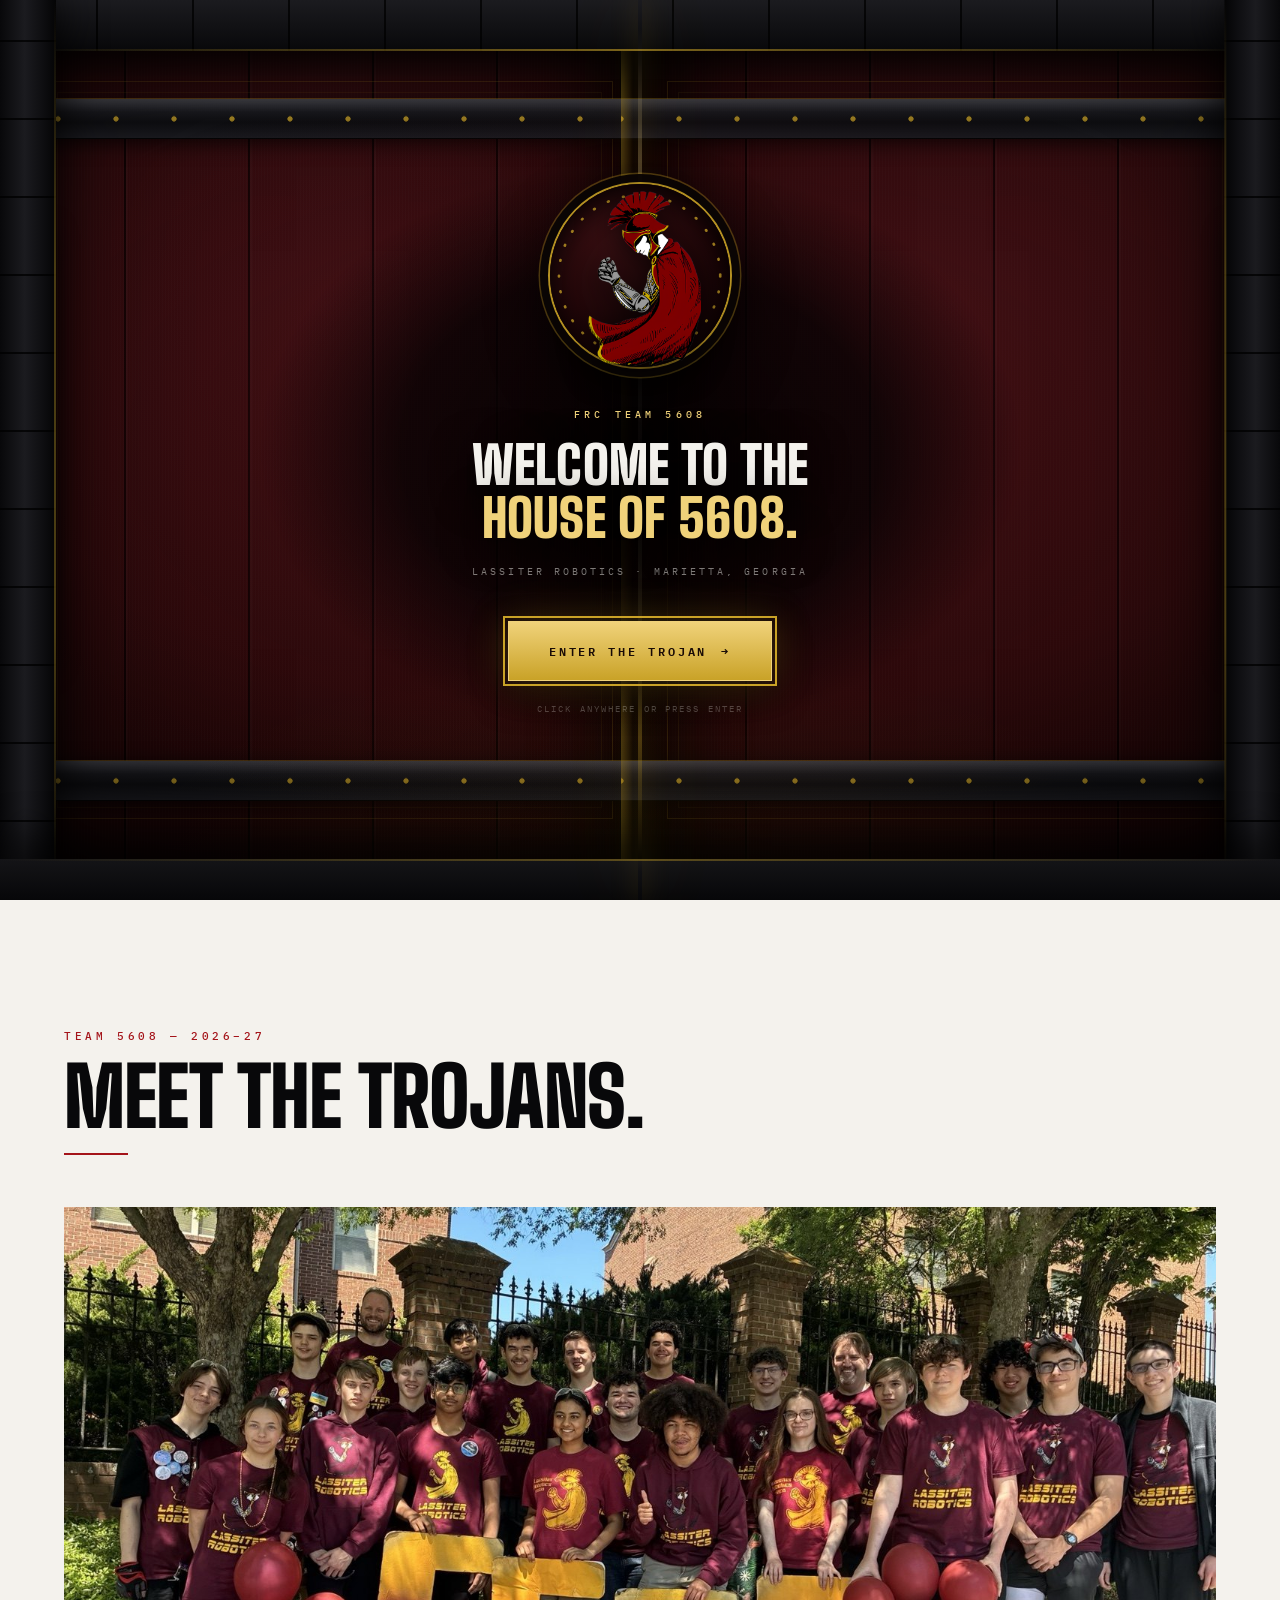
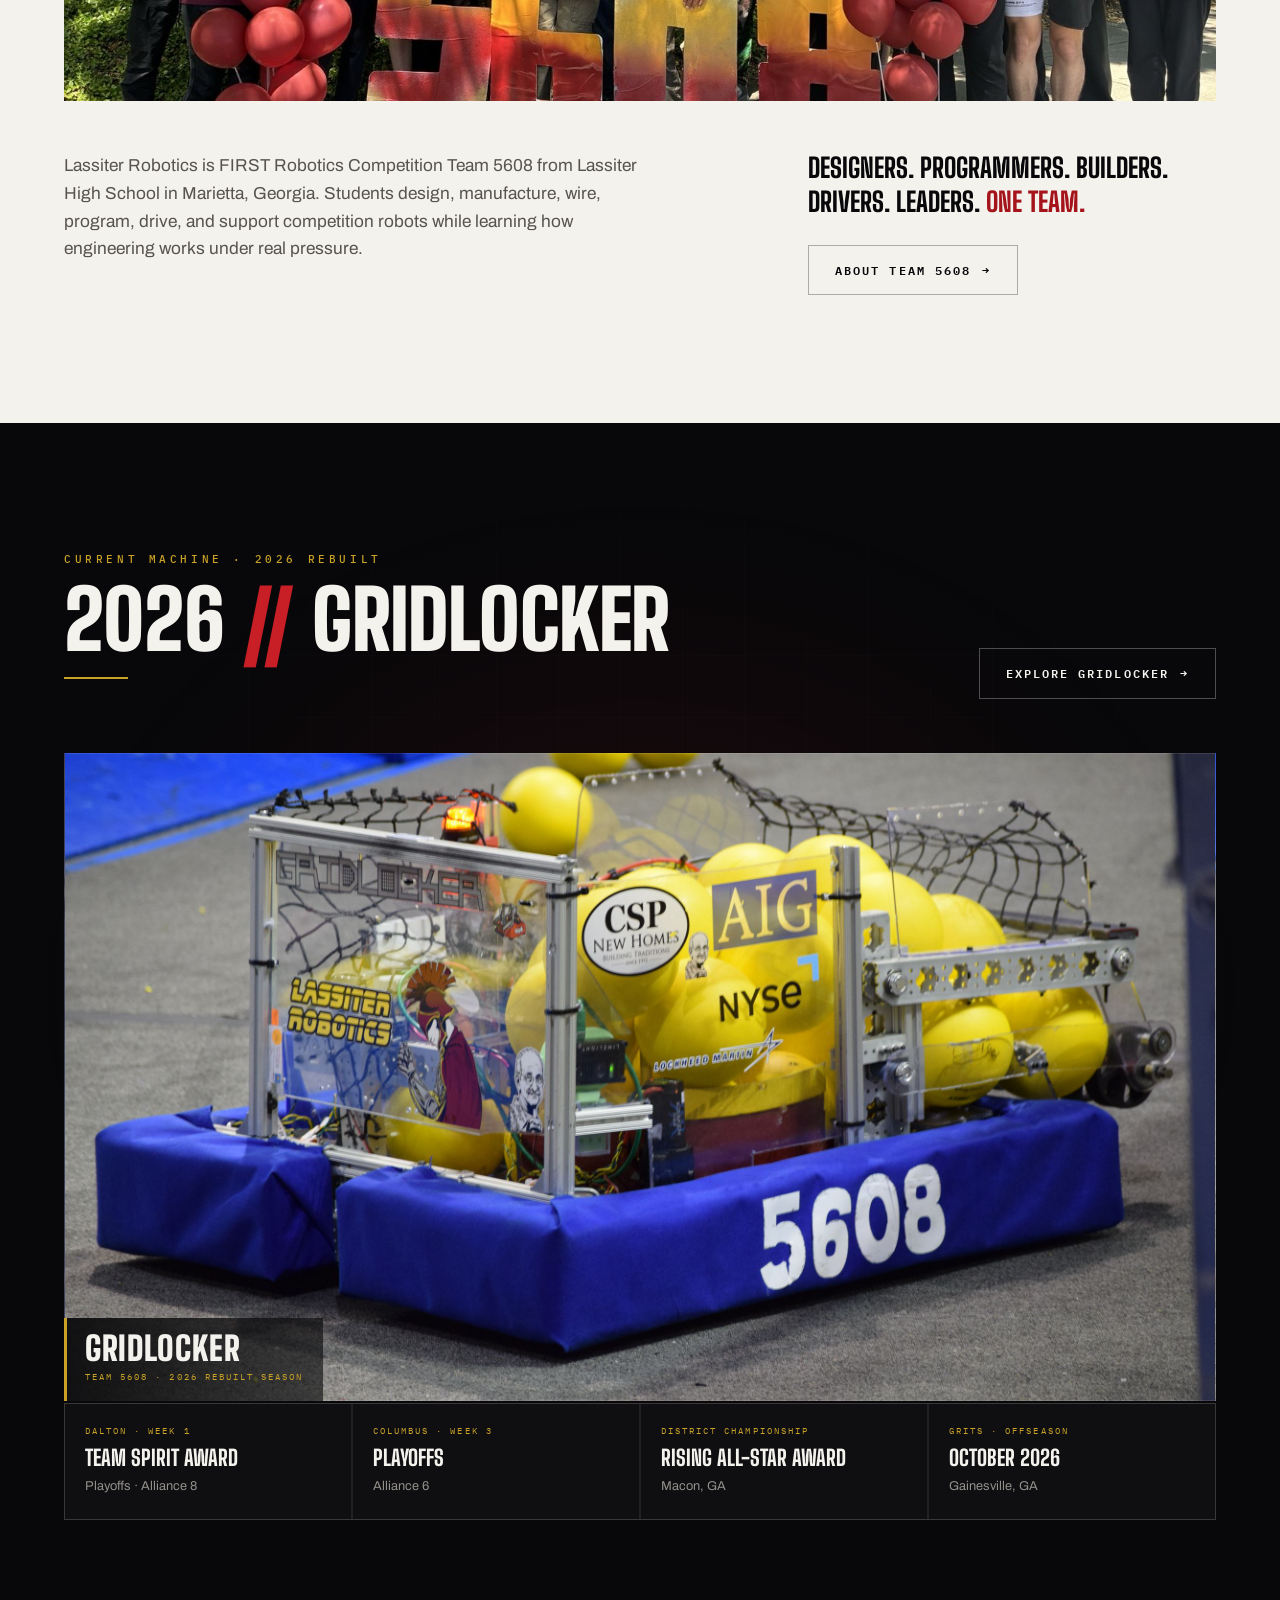
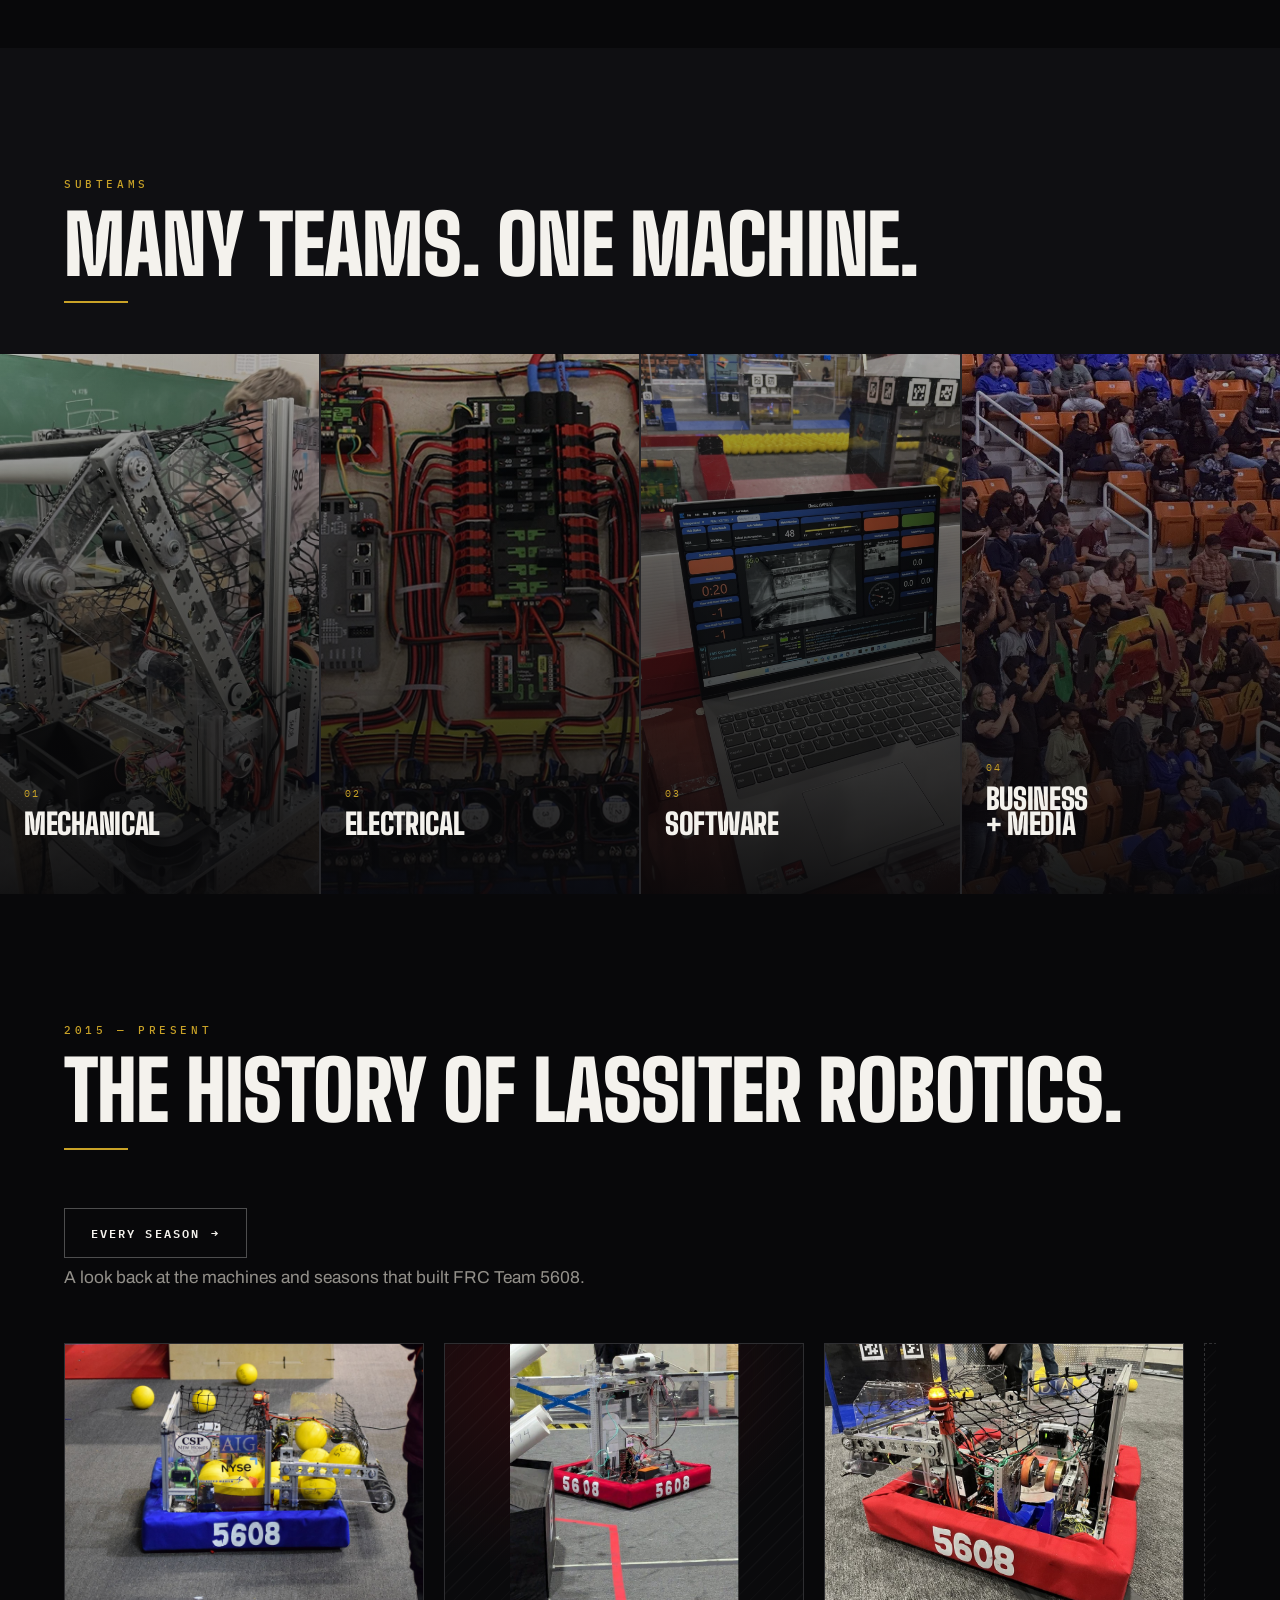
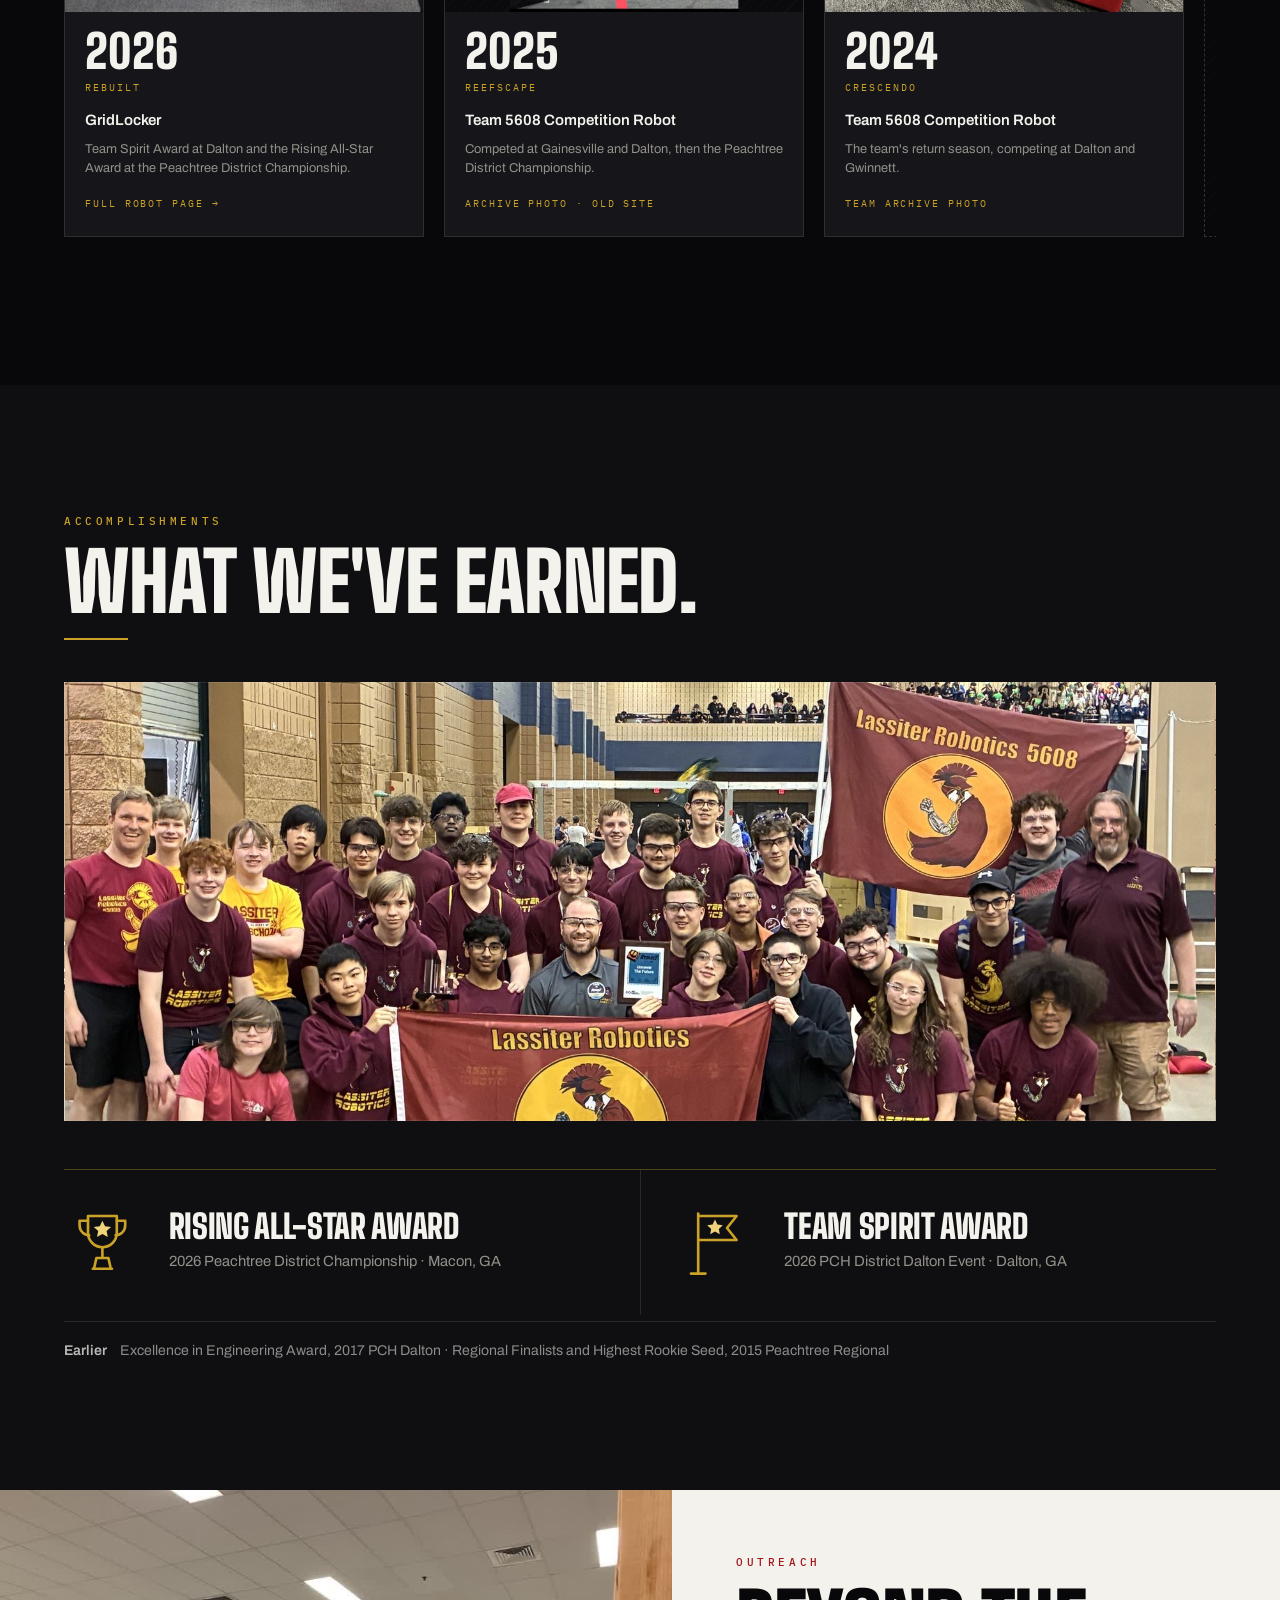
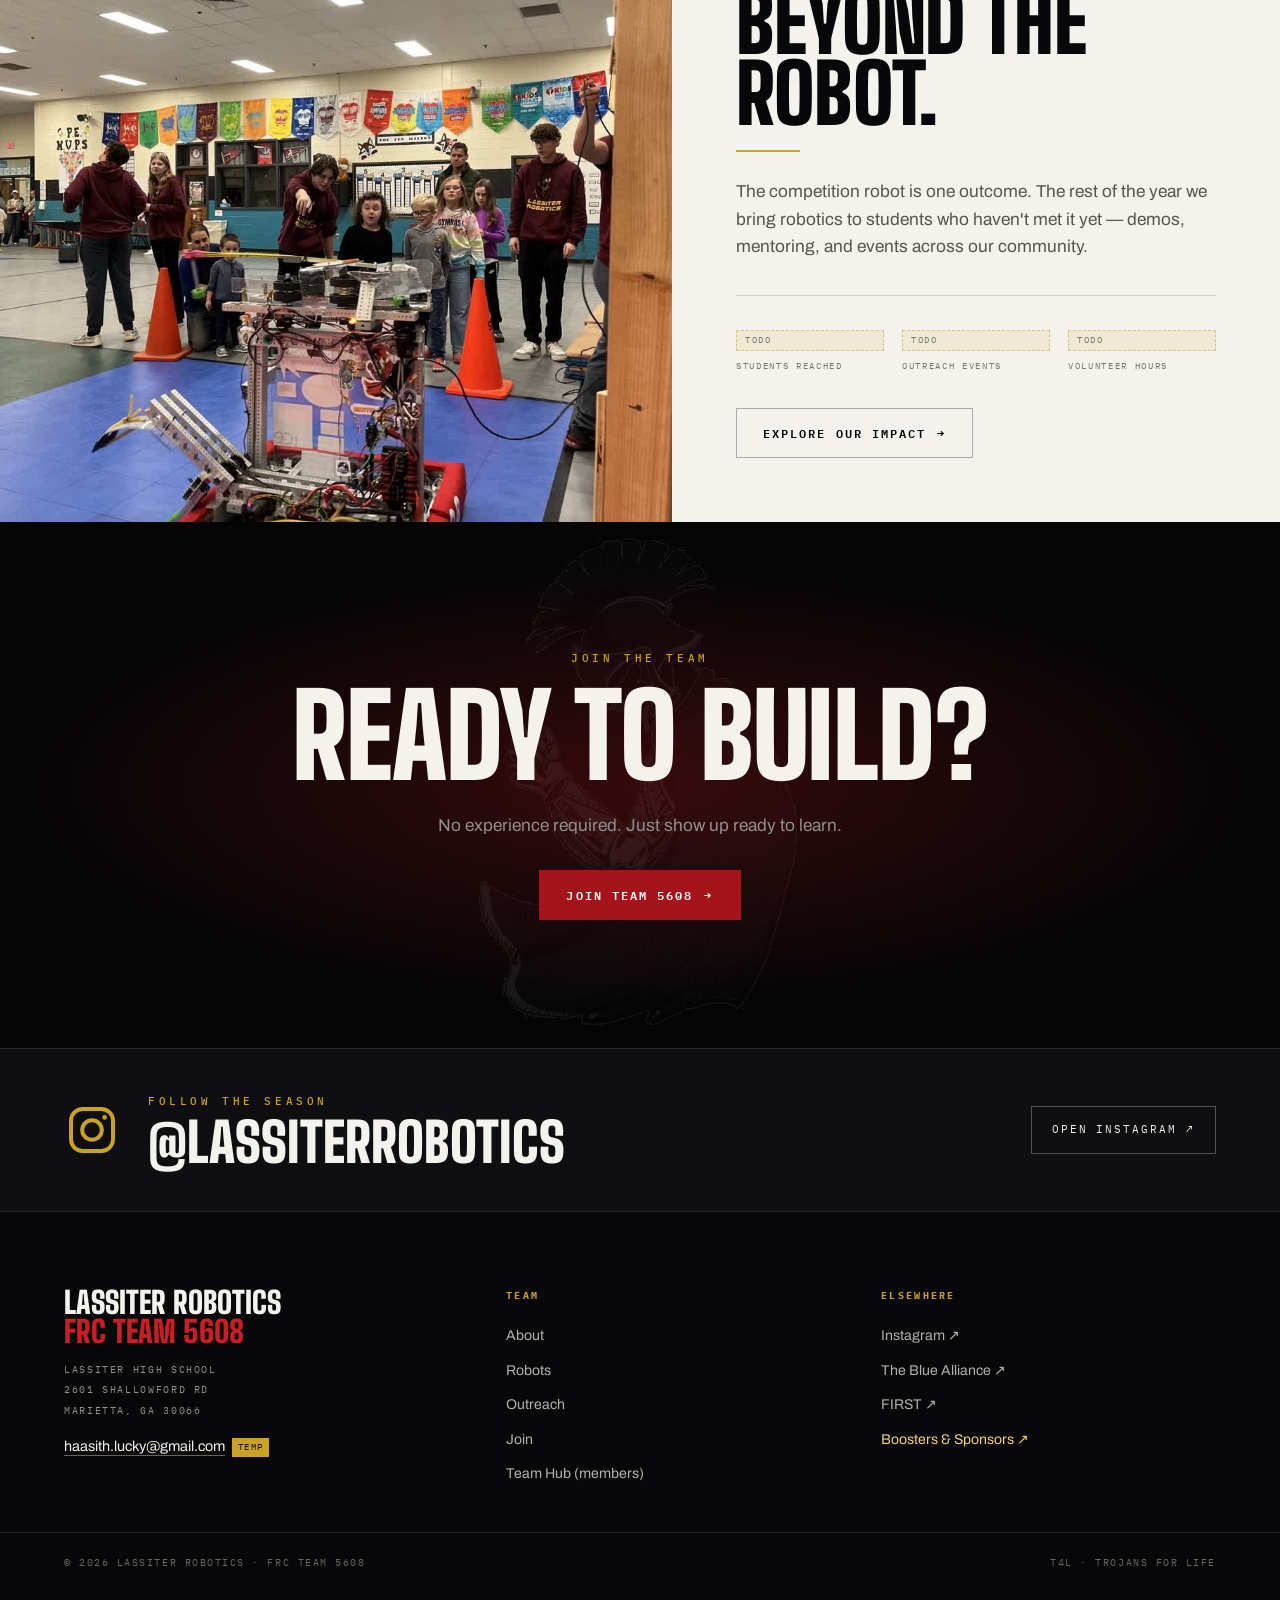
==== commit 754296cb: "Use haasith.lucky@gmail.com as the temporary contact email Co-Authored-By: Claude Opus 5.5 <noreply@" ====
--- a/index.html
+++ b/index.html
@@ -473,7 +473,7 @@
     <div>
       <h4>Lassiter Robotics<br><span style="color:var(--crimson-lt)">FRC Team 5608</span></h4>
       <address class="addr">Lassiter High School<br>2601 Shallowford Rd<br>Marietta, GA 30066</address>
-      <p class="foot-mail"><a href="mailto:contact.haribi@gmail.com">contact.haribi@gmail.com</a> <span class="temp">temp</span></p>
+      <p class="foot-mail"><a href="mailto:haasith.lucky@gmail.com">haasith.lucky@gmail.com</a> <span class="temp">temp</span></p>
     </div>
     <div class="col">
       <b>Team</b>
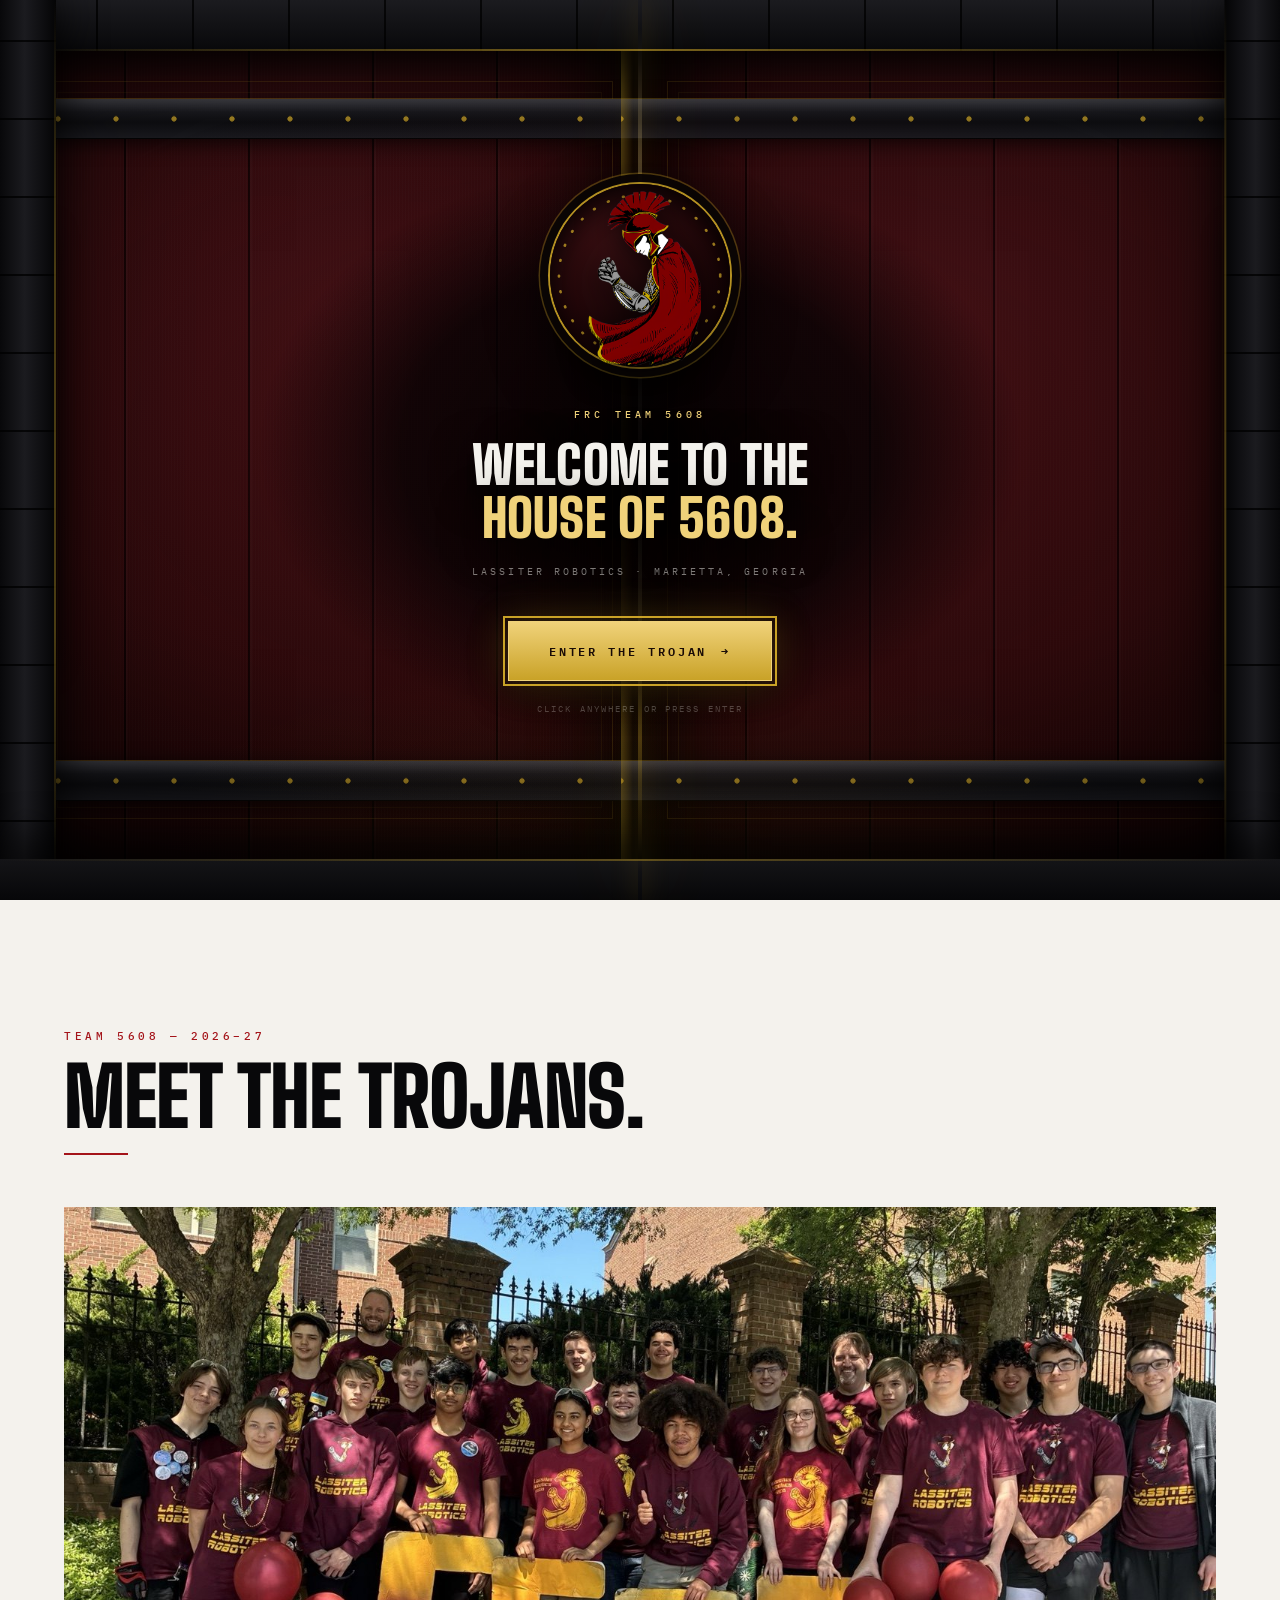
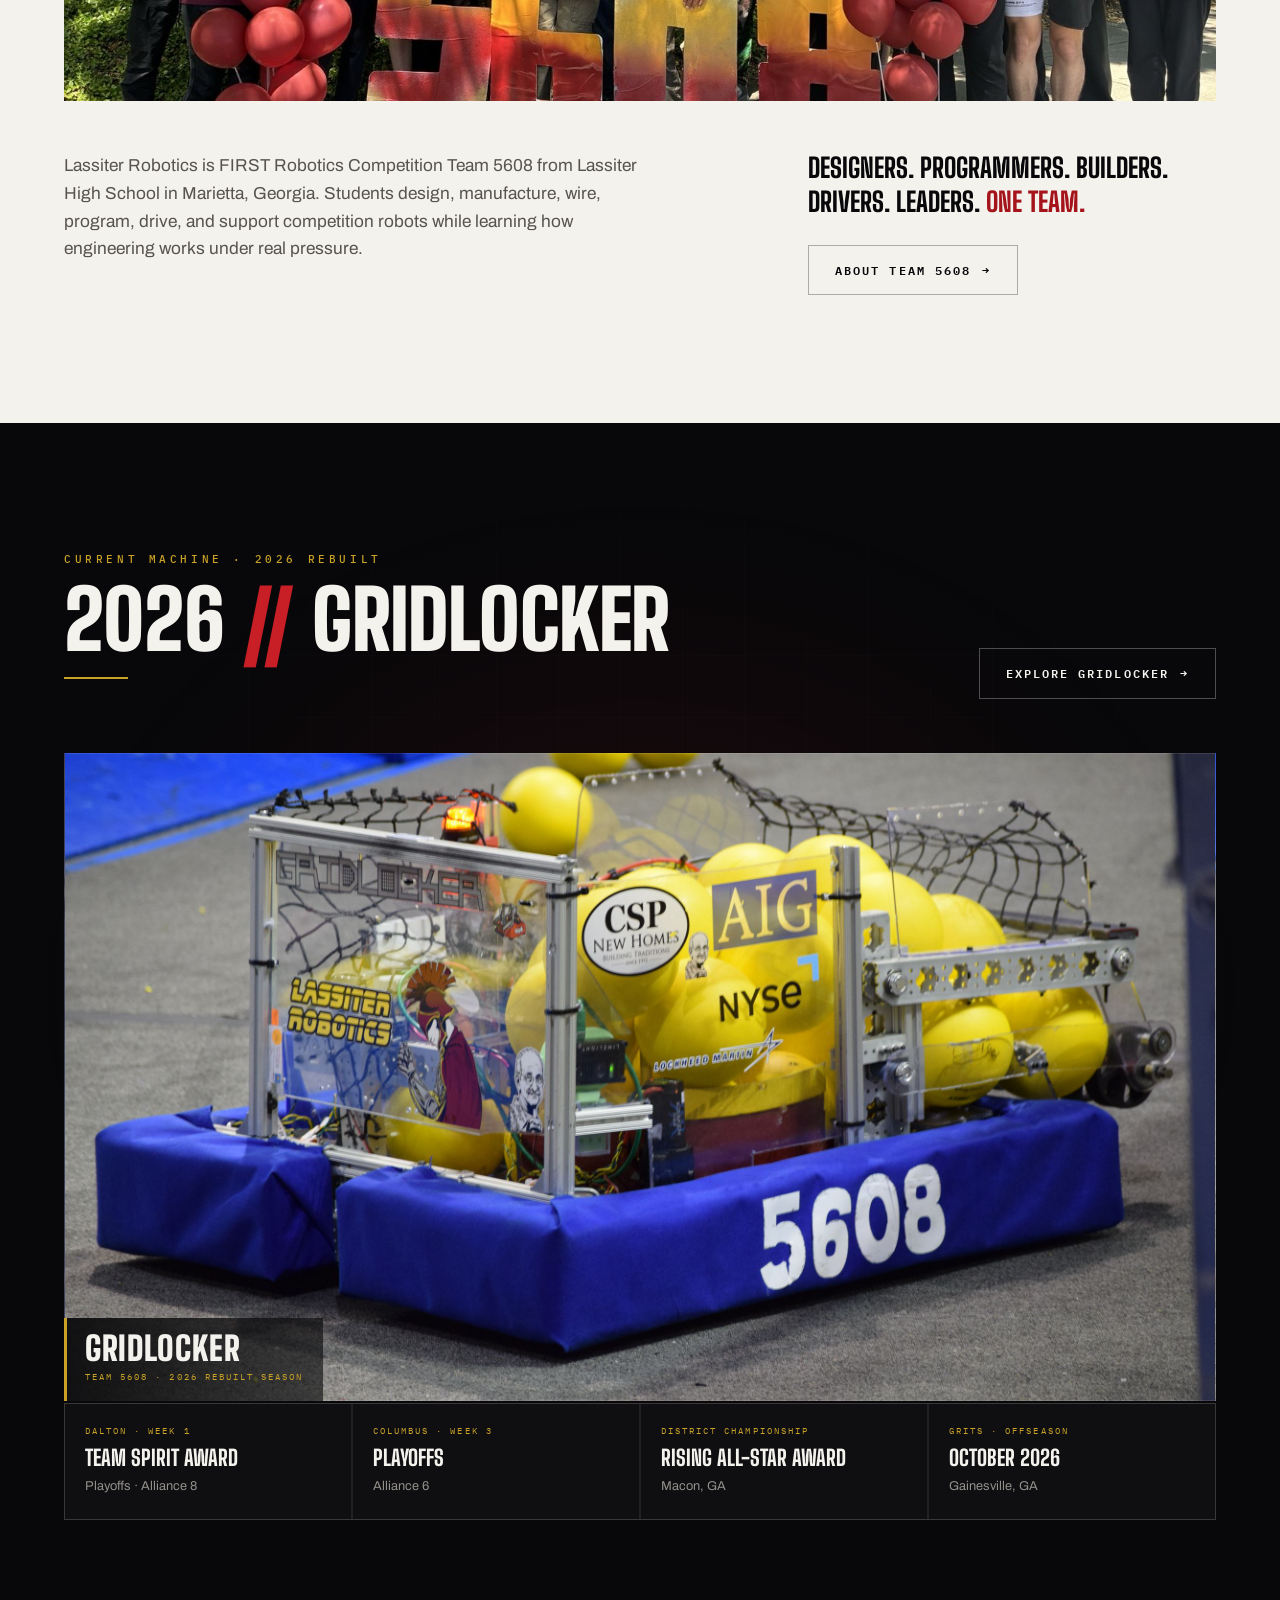
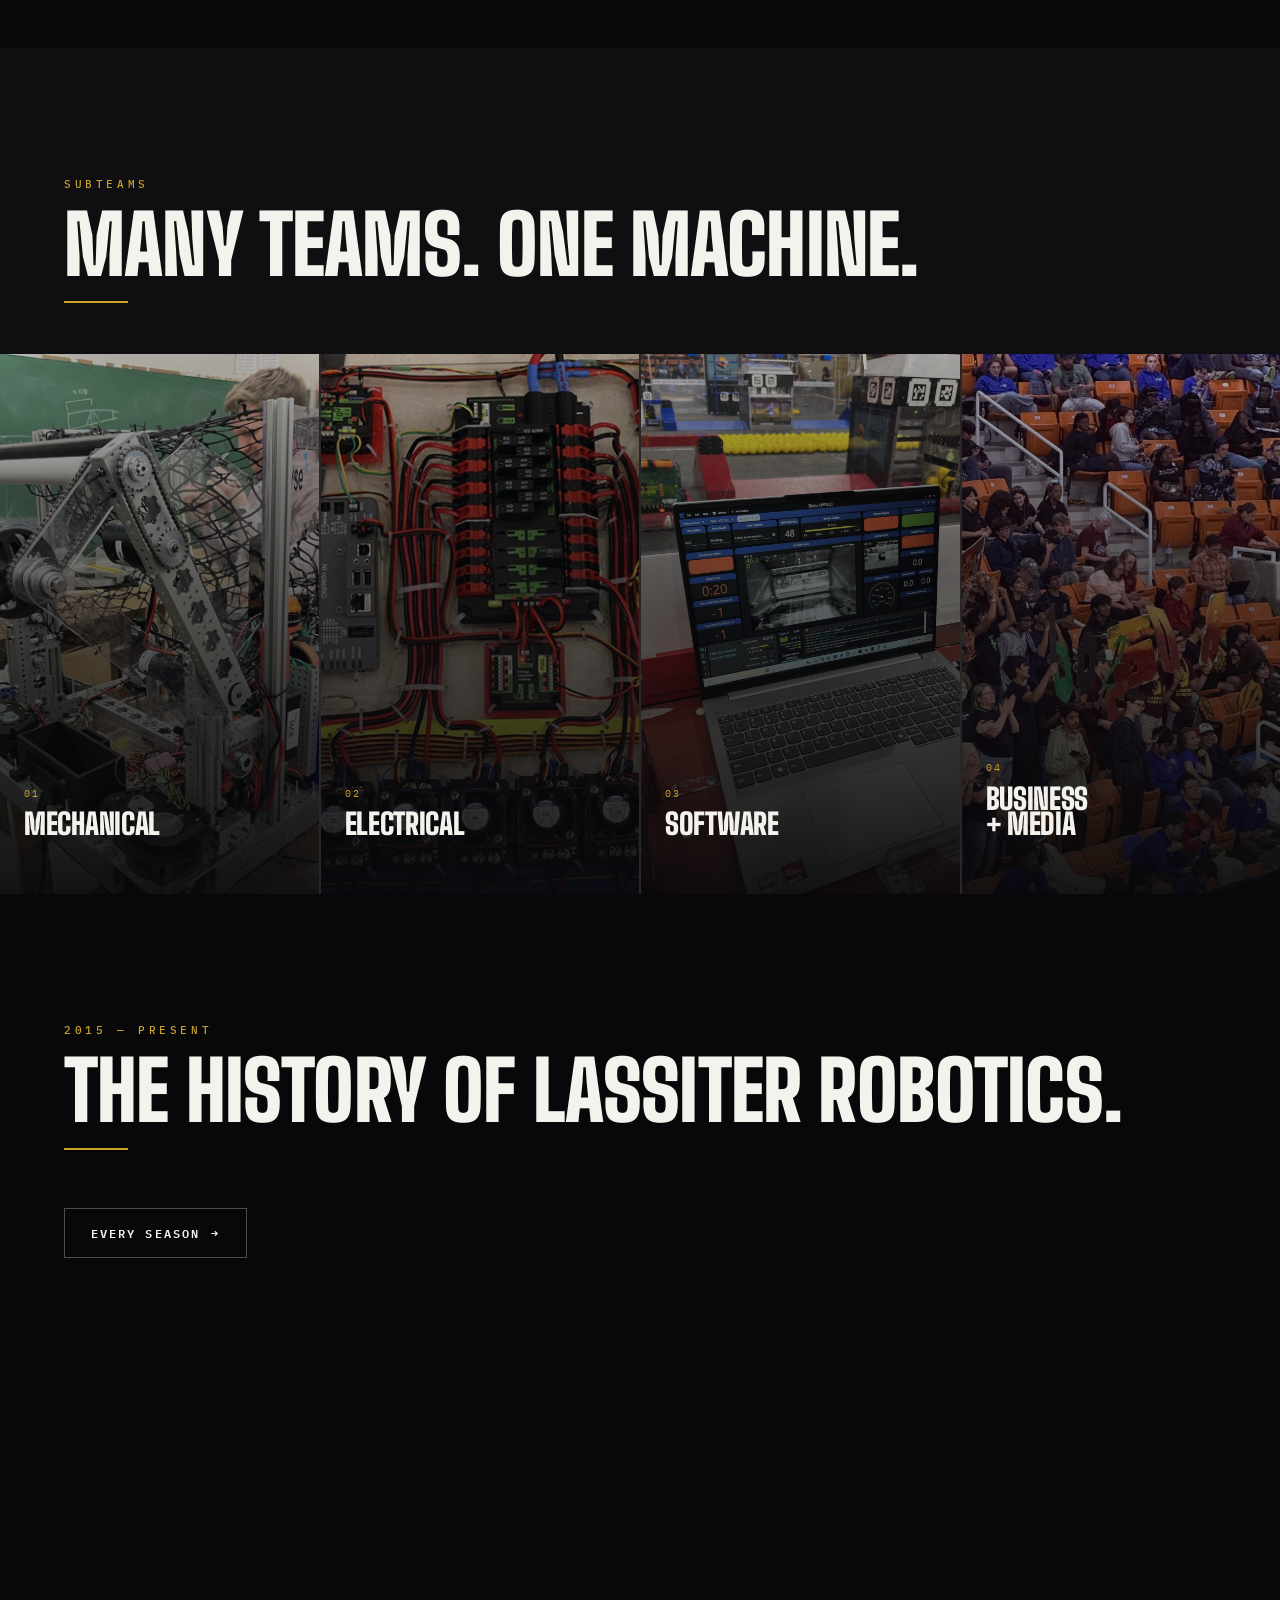
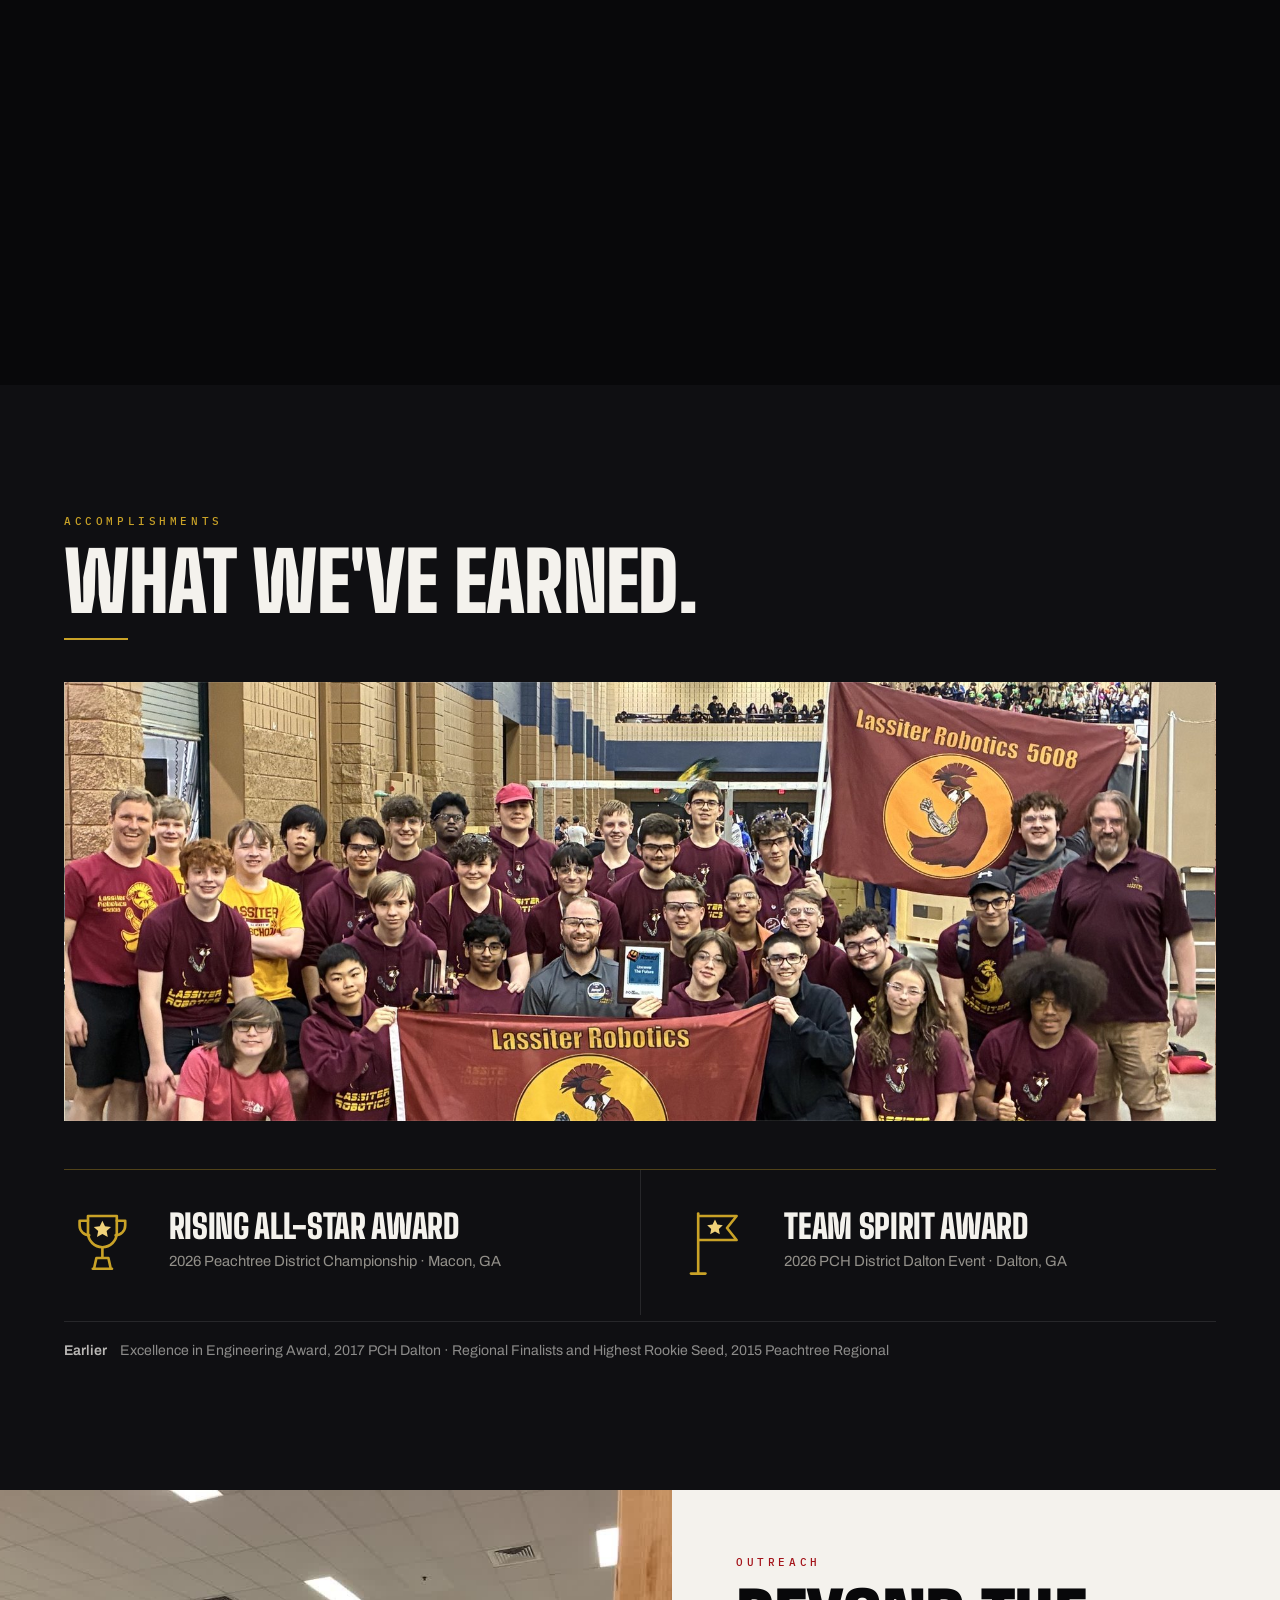
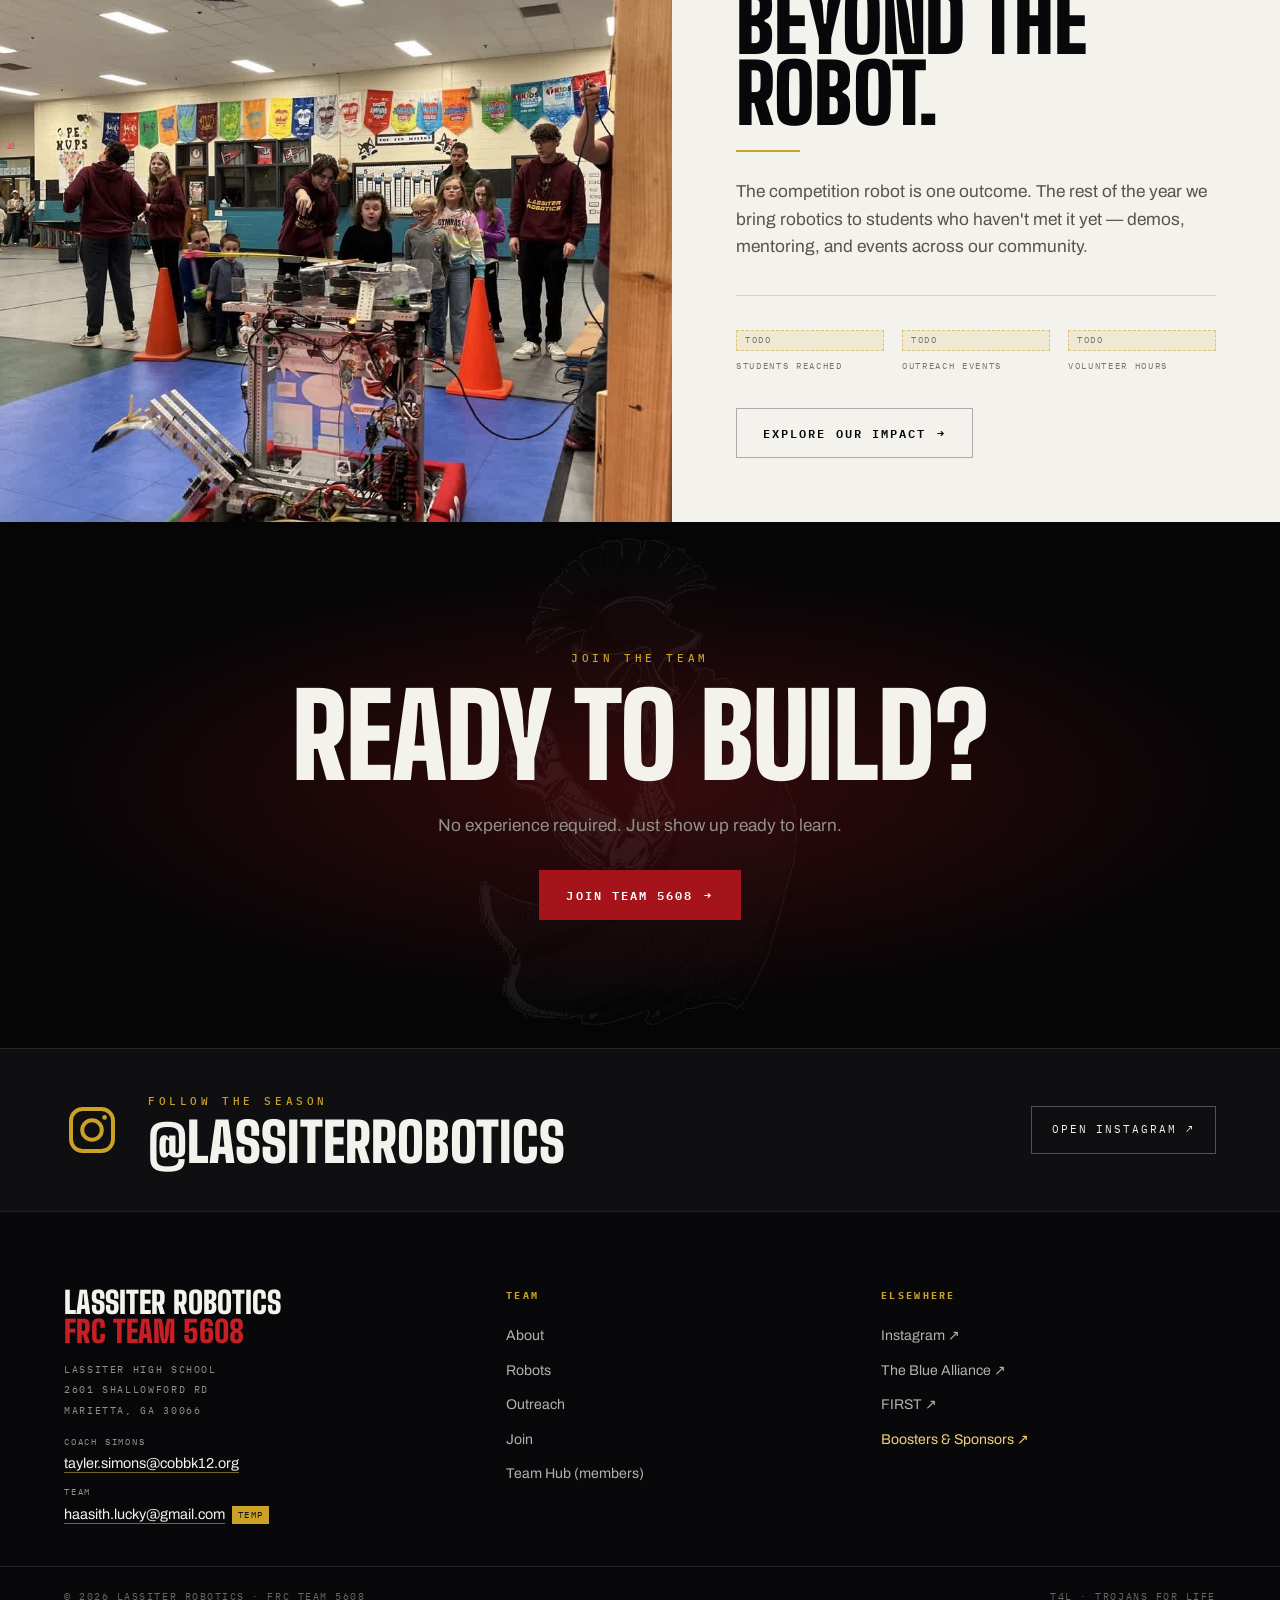
==== commit 369c4c67: "Add Coach Simons' email; drop the Adobe font hooks for now - Footer, Join, Outreach and Team Hub con" ====
--- a/index.html
+++ b/index.html
@@ -473,7 +473,8 @@
     <div>
       <h4>Lassiter Robotics<br><span style="color:var(--crimson-lt)">FRC Team 5608</span></h4>
       <address class="addr">Lassiter High School<br>2601 Shallowford Rd<br>Marietta, GA 30066</address>
-      <p class="foot-mail"><a href="mailto:haasith.lucky@gmail.com">haasith.lucky@gmail.com</a> <span class="temp">temp</span></p>
+      <p class="foot-mail"><span class="who">Coach Simons</span><a href="mailto:tayler.simons@cobbk12.org">tayler.simons@cobbk12.org</a></p>
+      <p class="foot-mail"><span class="who">Team</span><a href="mailto:haasith.lucky@gmail.com">haasith.lucky@gmail.com</a> <span class="temp">temp</span></p>
     </div>
     <div class="col">
       <b>Team</b>
--- a/site.css
+++ b/site.css
@@ -958,11 +958,11 @@
 @media(prefers-reduced-motion:reduce){.hero-slide.on{animation:none;transform:none}}
 
 /* ==================================================================
-   13. TEAM FONT — Running With Scissors for the 5608 numbers.
-   Loads only when the Adobe Fonts Web Project link is added to a page;
-   until then this falls back to the current display font (no change).
-   ================================================================== */
-:root{--num:"cc-running-with-scissors-up","cc-running-with-scissors",var(--disp)}
+   13. NUMBER FONT — used for 5608 and the season years.
+   Currently the display font. To change it later, load the new font
+   on each page and set --num below.
+   ================================================================== */
+:root{--num:var(--disp)}  /* swap in the team number font here later */
 .hero .num,.mark b,.p2-years .y{font-family:var(--num)}
 
 /* ==================================================================
@@ -1169,3 +1169,5 @@
 .hub2-fig figcaption b{font-weight:600}
 .hub2-fig figcaption span{color:var(--muted)}
 .hub2-fig figcaption em{font-style:normal;font-size:.8rem;color:rgba(147,144,138,.8);margin-left:4px}
+.foot-mail .who{display:block;font-family:var(--mono);font-size:.56rem;letter-spacing:.2em;text-transform:uppercase;color:var(--muted);margin-bottom:3px}
+.foot-mail+.foot-mail{margin-top:10px}
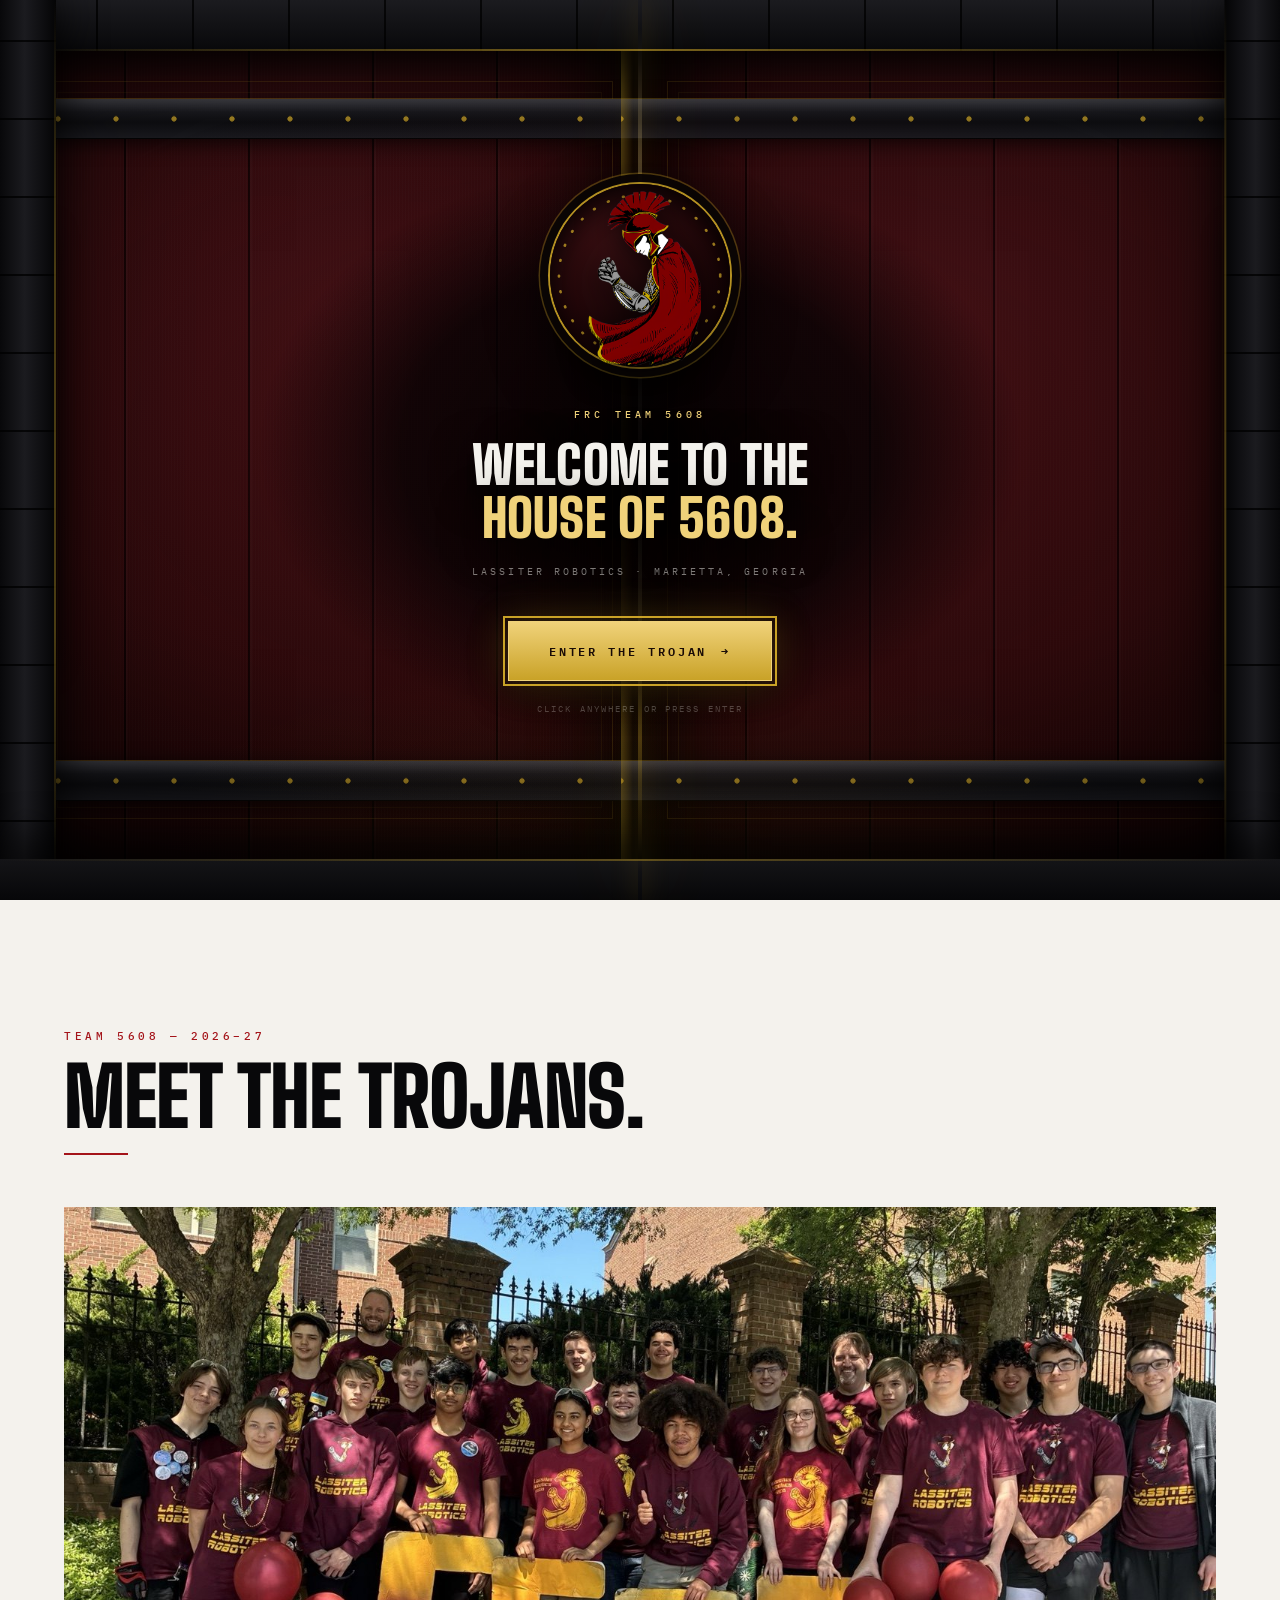
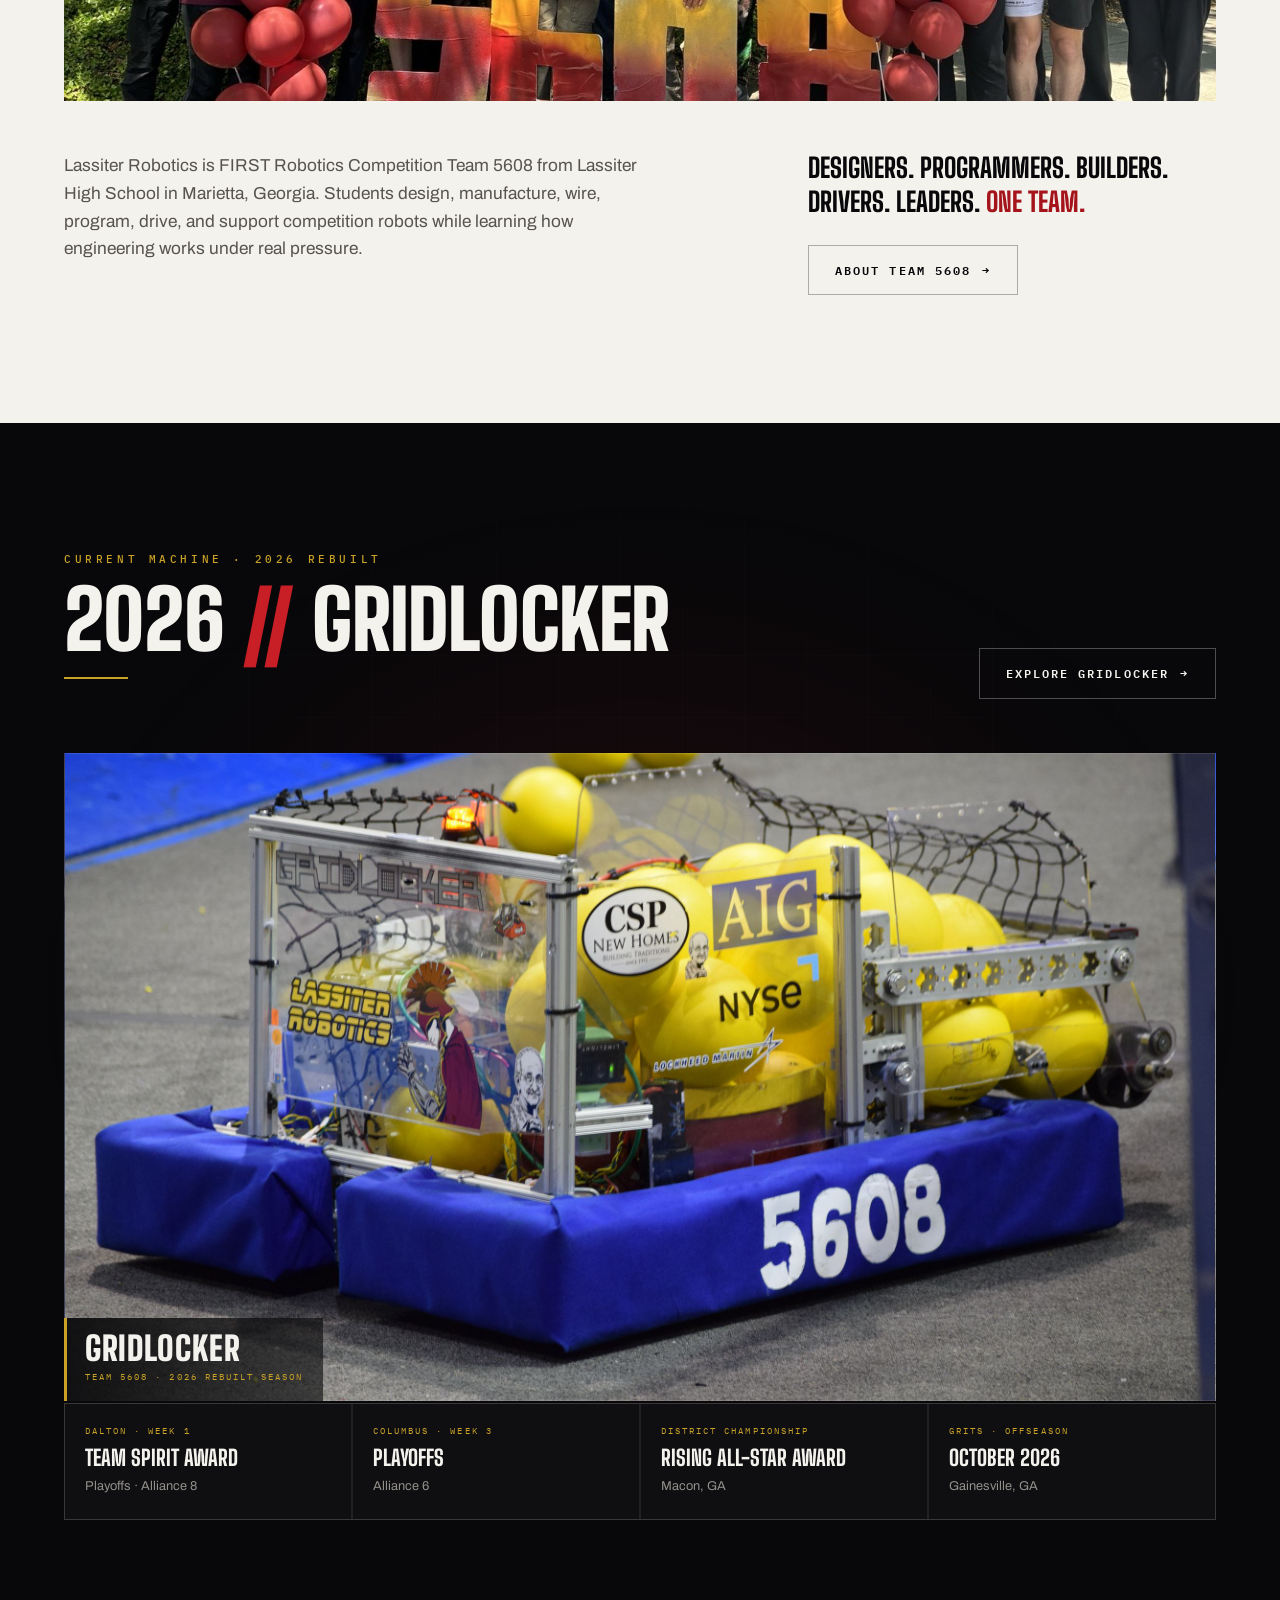
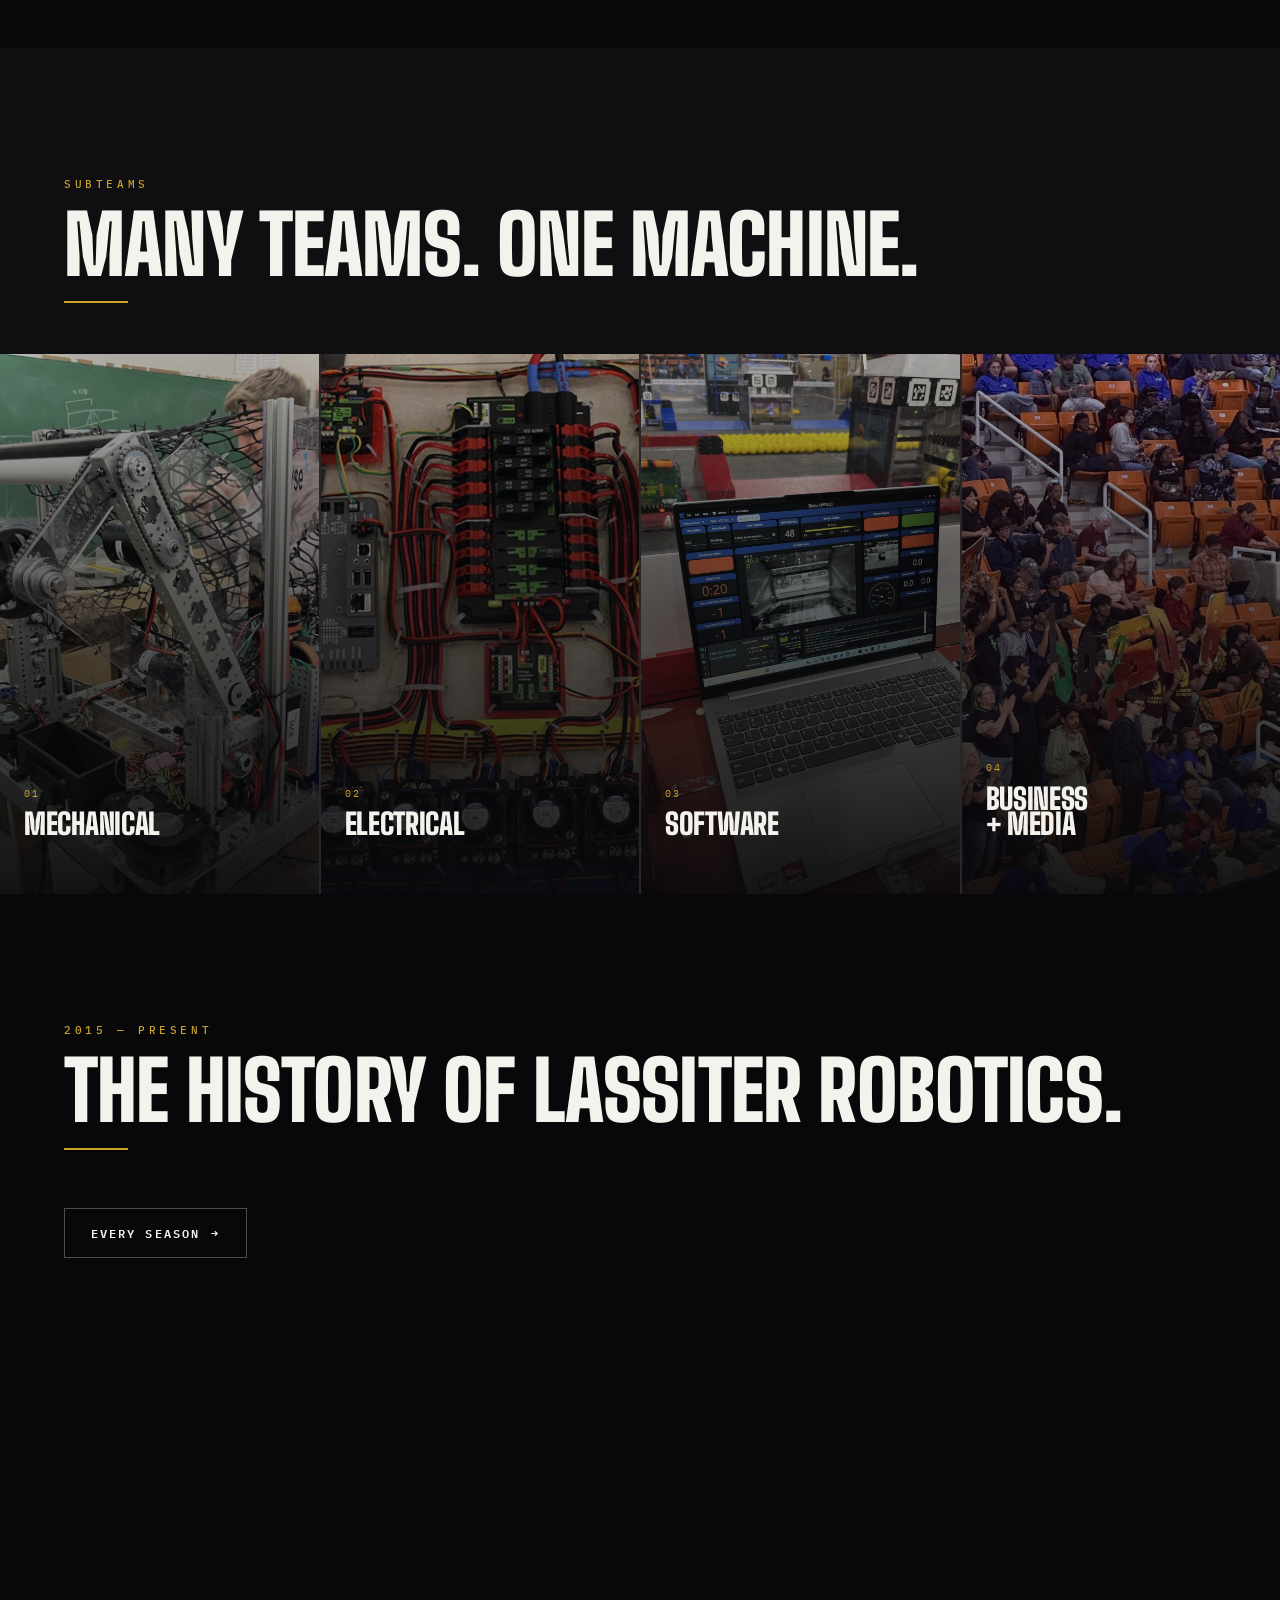
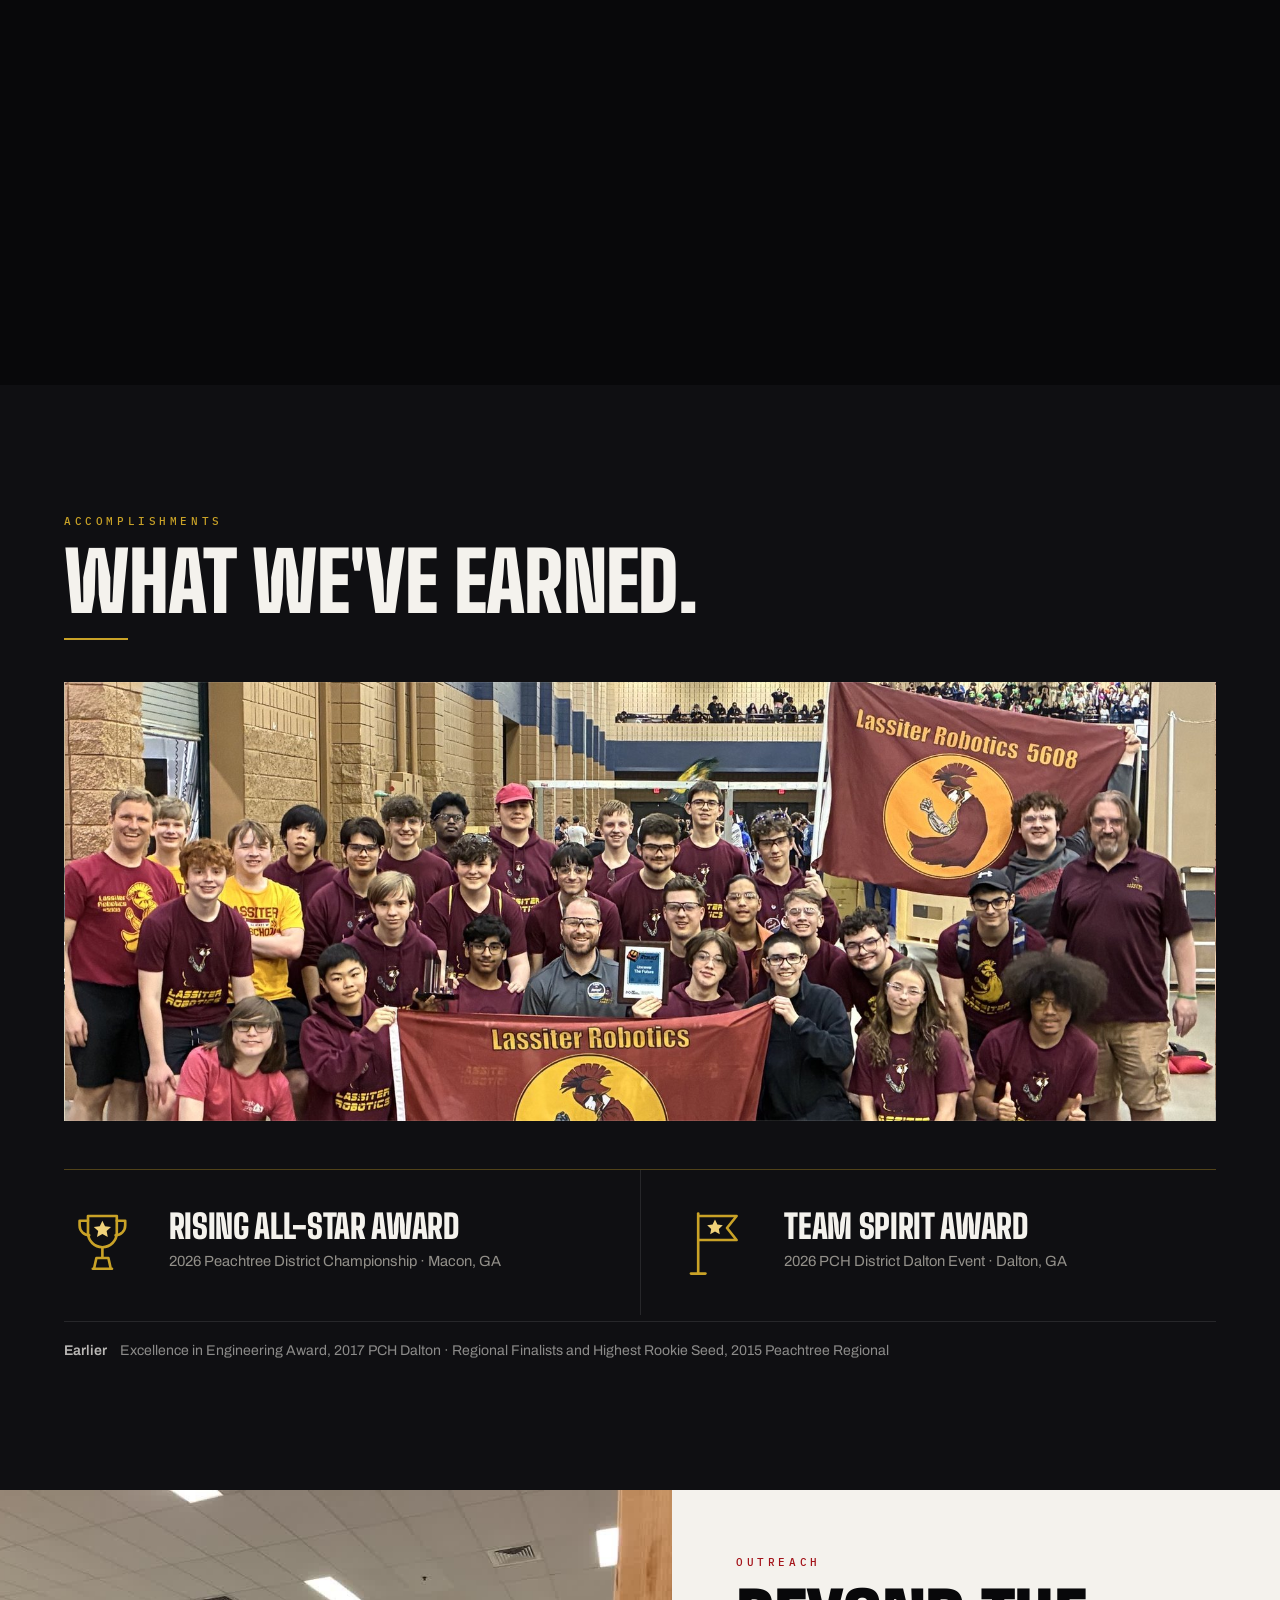
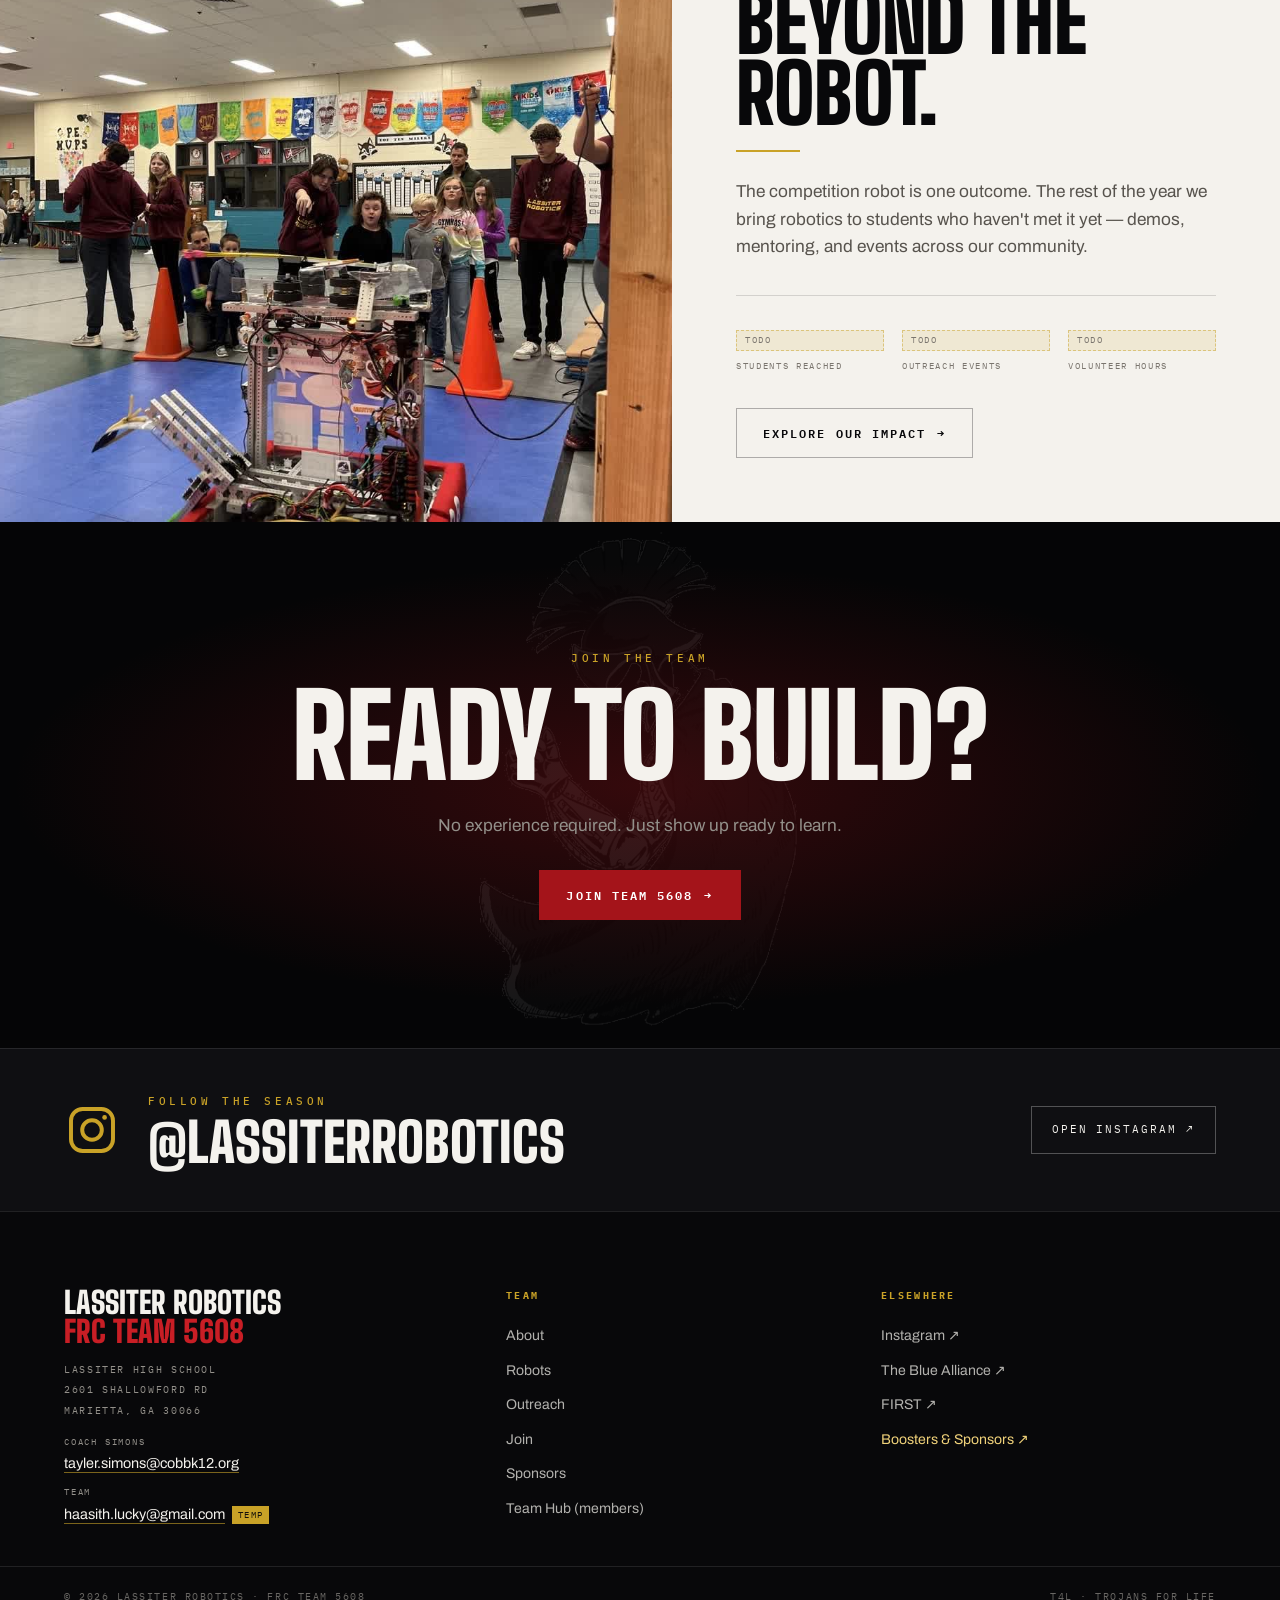
==== commit 6db82077: "Sponsors page and old-season photos - sponsors.html: thank-you list (from The Blue Alliance), 2026-2" ====
--- a/index.html
+++ b/index.html
@@ -88,6 +88,7 @@
       <a href="robots.html">Robots</a>
       <a href="outreach.html">Outreach</a>
       <a href="join-team-5608.html">Join</a>
+      <a href="sponsors.html">Sponsors</a>
       <a href="https://5608boosters.org/" target="_blank" rel="noopener">Boosters ↗</a>
       <a class="ig-link" href="https://www.instagram.com/lassiterrobotics/" target="_blank" rel="noopener" aria-label="Lassiter Robotics on Instagram"><svg viewBox="0 0 24 24" aria-hidden="true"><rect x="3" y="3" width="18" height="18" rx="5"/><circle cx="12" cy="12" r="4.2"/><circle cx="17.4" cy="6.6" r="1" class="dot"/></svg></a>
       <a class="hub-link" href="team-hub.html"><svg viewBox="0 0 16 16" aria-hidden="true"><rect x="3" y="7" width="10" height="7" rx="1"/><path d="M5.5 7V5a2.5 2.5 0 0 1 5 0v2"/></svg>Team Hub</a>
@@ -102,6 +103,7 @@
   <a href="robots.html">Robots <span>03</span></a>
   <a href="outreach.html">Outreach <span>04</span></a>
   <a href="join-team-5608.html">Join <span>05</span></a>
+  <a href="sponsors.html">Sponsors <span>06</span></a>
   <a href="https://5608boosters.org/" target="_blank" rel="noopener">Boosters <span>↗</span></a>
   <a href="https://www.instagram.com/lassiterrobotics/" target="_blank" rel="noopener">Instagram <span>↗</span></a>
   <a href="team-hub.html">Team Hub <span>Members</span></a>
@@ -482,6 +484,7 @@
       <a href="robots.html">Robots</a>
       <a href="outreach.html">Outreach</a>
       <a href="join-team-5608.html">Join</a>
+      <a href="sponsors.html">Sponsors</a>
       <a href="team-hub.html">Team Hub (members)</a>
     </div>
     <div class="col">
--- a/site.css
+++ b/site.css
@@ -1171,3 +1171,31 @@
 .hub2-fig figcaption em{font-style:normal;font-size:.8rem;color:rgba(147,144,138,.8);margin-left:4px}
 .foot-mail .who{display:block;font-family:var(--mono);font-size:.56rem;letter-spacing:.2em;text-transform:uppercase;color:var(--muted);margin-bottom:3px}
 .foot-mail+.foot-mail{margin-top:10px}
+
+/* season photo drawers (robots.html) */
+.p2-more{margin-top:10px}
+.p2-more summary{cursor:pointer;font-size:.86rem;font-weight:500;color:var(--gold-lt);list-style:none;display:inline-flex;align-items:center;gap:8px}
+.p2-more summary::-webkit-details-marker{display:none}
+.p2-more summary::before{content:"+";display:inline-grid;place-items:center;width:18px;height:18px;border:1px solid rgba(201,162,39,.55);font-size:.8rem;line-height:1}
+.p2-more[open] summary::before{content:"–"}
+.p2-thumbs{display:flex;flex-wrap:wrap;gap:8px;margin-top:12px}
+.p2-thumbs a{display:block;cursor:zoom-in}
+.p2-thumbs img{width:118px;height:88px;object-fit:cover;display:block;background:#0A0A0C;border:1px solid var(--line);transition:border-color .2s}
+.p2-thumbs a:hover img{border-color:var(--gold)}
+@media(max-width:700px){.p2-thumbs img{width:88px;height:66px}}
+
+/* ==================================================================
+   17. SPONSORS PAGE
+   ================================================================== */
+.sp-names{list-style:none;border-top:1px solid var(--line)}
+.sp-names li{font-family:var(--disp);font-weight:800;font-size:clamp(1.6rem,3vw,2.3rem);line-height:1;padding:16px 0;border-bottom:1px solid var(--line)}
+.sp-budget{display:flex;gap:3px;margin-top:8px;min-height:112px}
+.sp-budget .seg{background:#1A1A1F;border-top:3px solid var(--gold);padding:16px 16px 18px;min-width:0}
+.sp-budget .seg:nth-child(2){border-top-color:var(--crimson-lt)}
+.sp-budget .seg:nth-child(3){border-top-color:rgba(244,242,237,.55)}
+.sp-budget b{display:block;font-family:var(--disp);font-weight:800;font-size:clamp(1.5rem,2.6vw,2.1rem);line-height:1}
+.sp-budget span{display:block;margin-top:8px;font-size:.88rem;color:#CFCAC1}
+.sp-total{margin-top:16px;color:var(--muted)}
+.sp-total b{color:var(--white);font-weight:600}
+@media(max-width:620px){.sp-budget{flex-direction:column}.sp-budget .seg{flex:none!important}}
+.sp-h3{font-family:var(--disp);font-weight:800;font-size:clamp(1.6rem,2.6vw,2rem);margin-bottom:12px}
